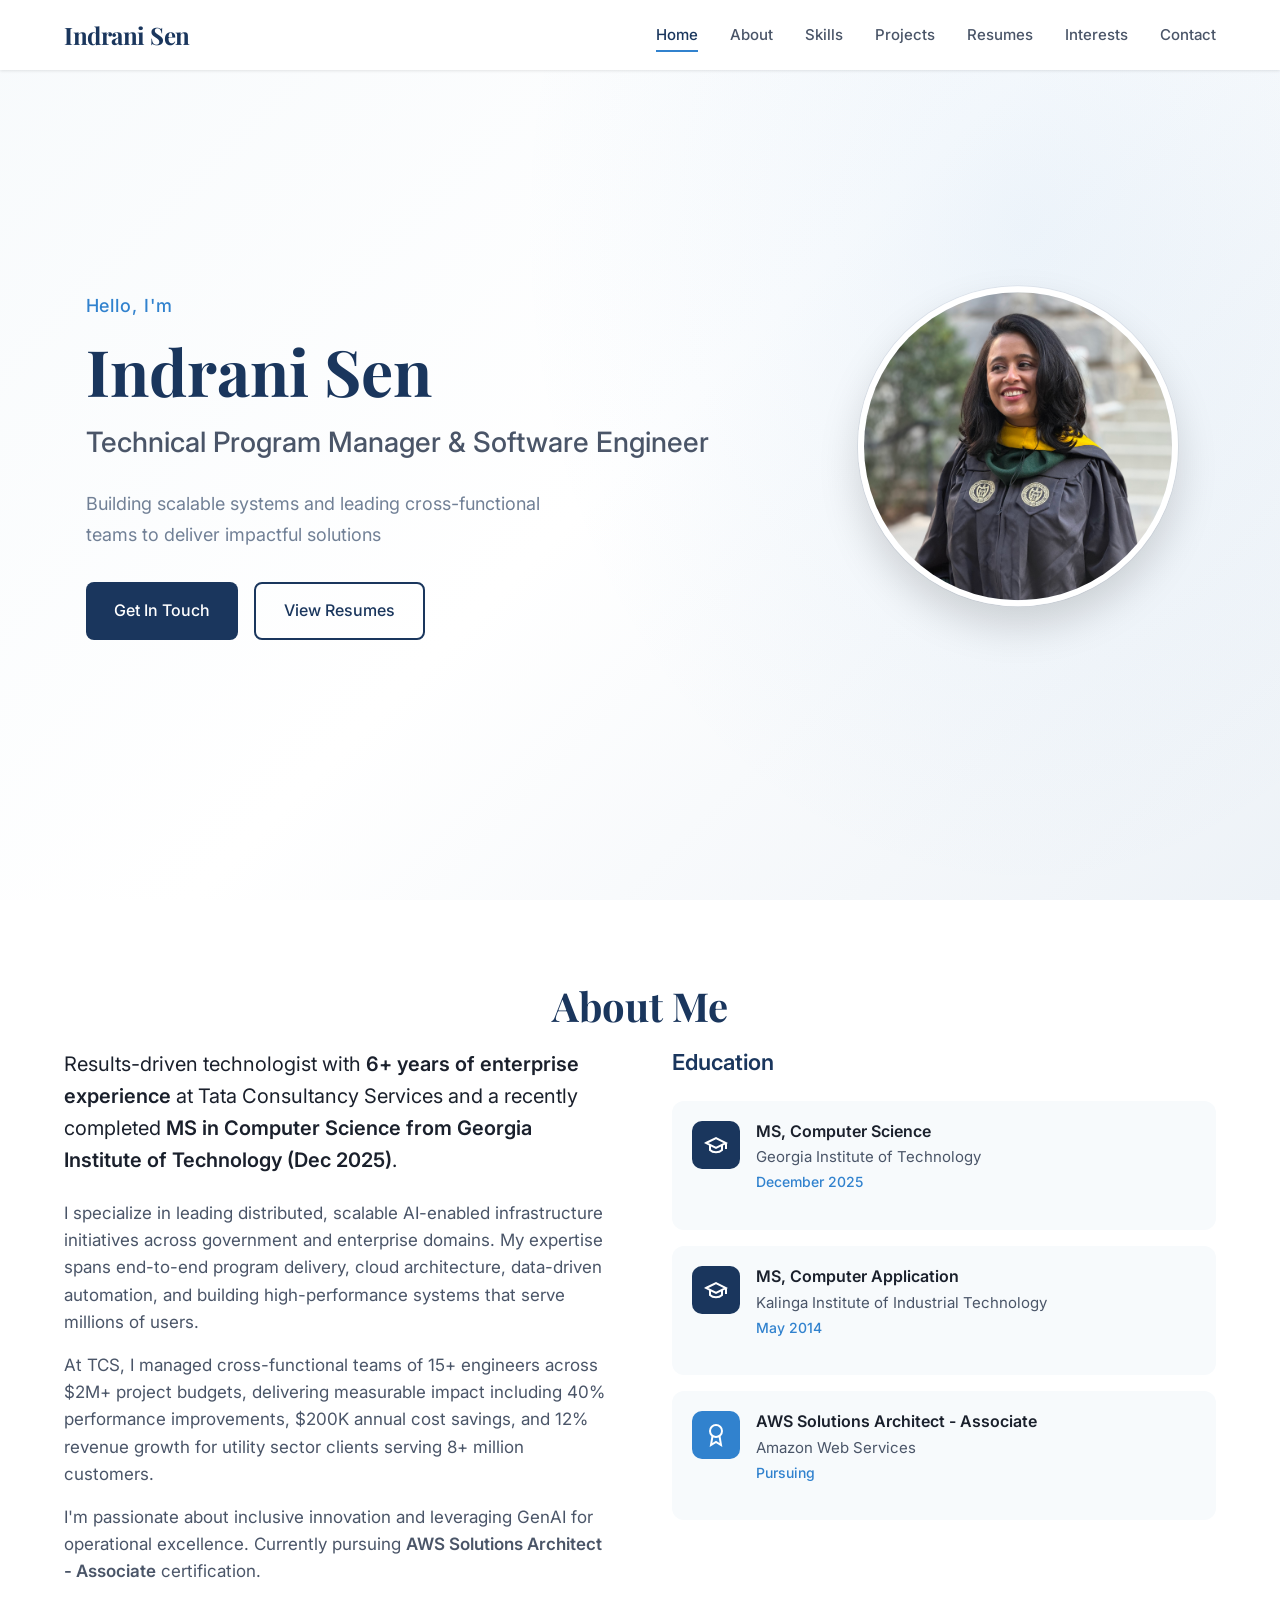
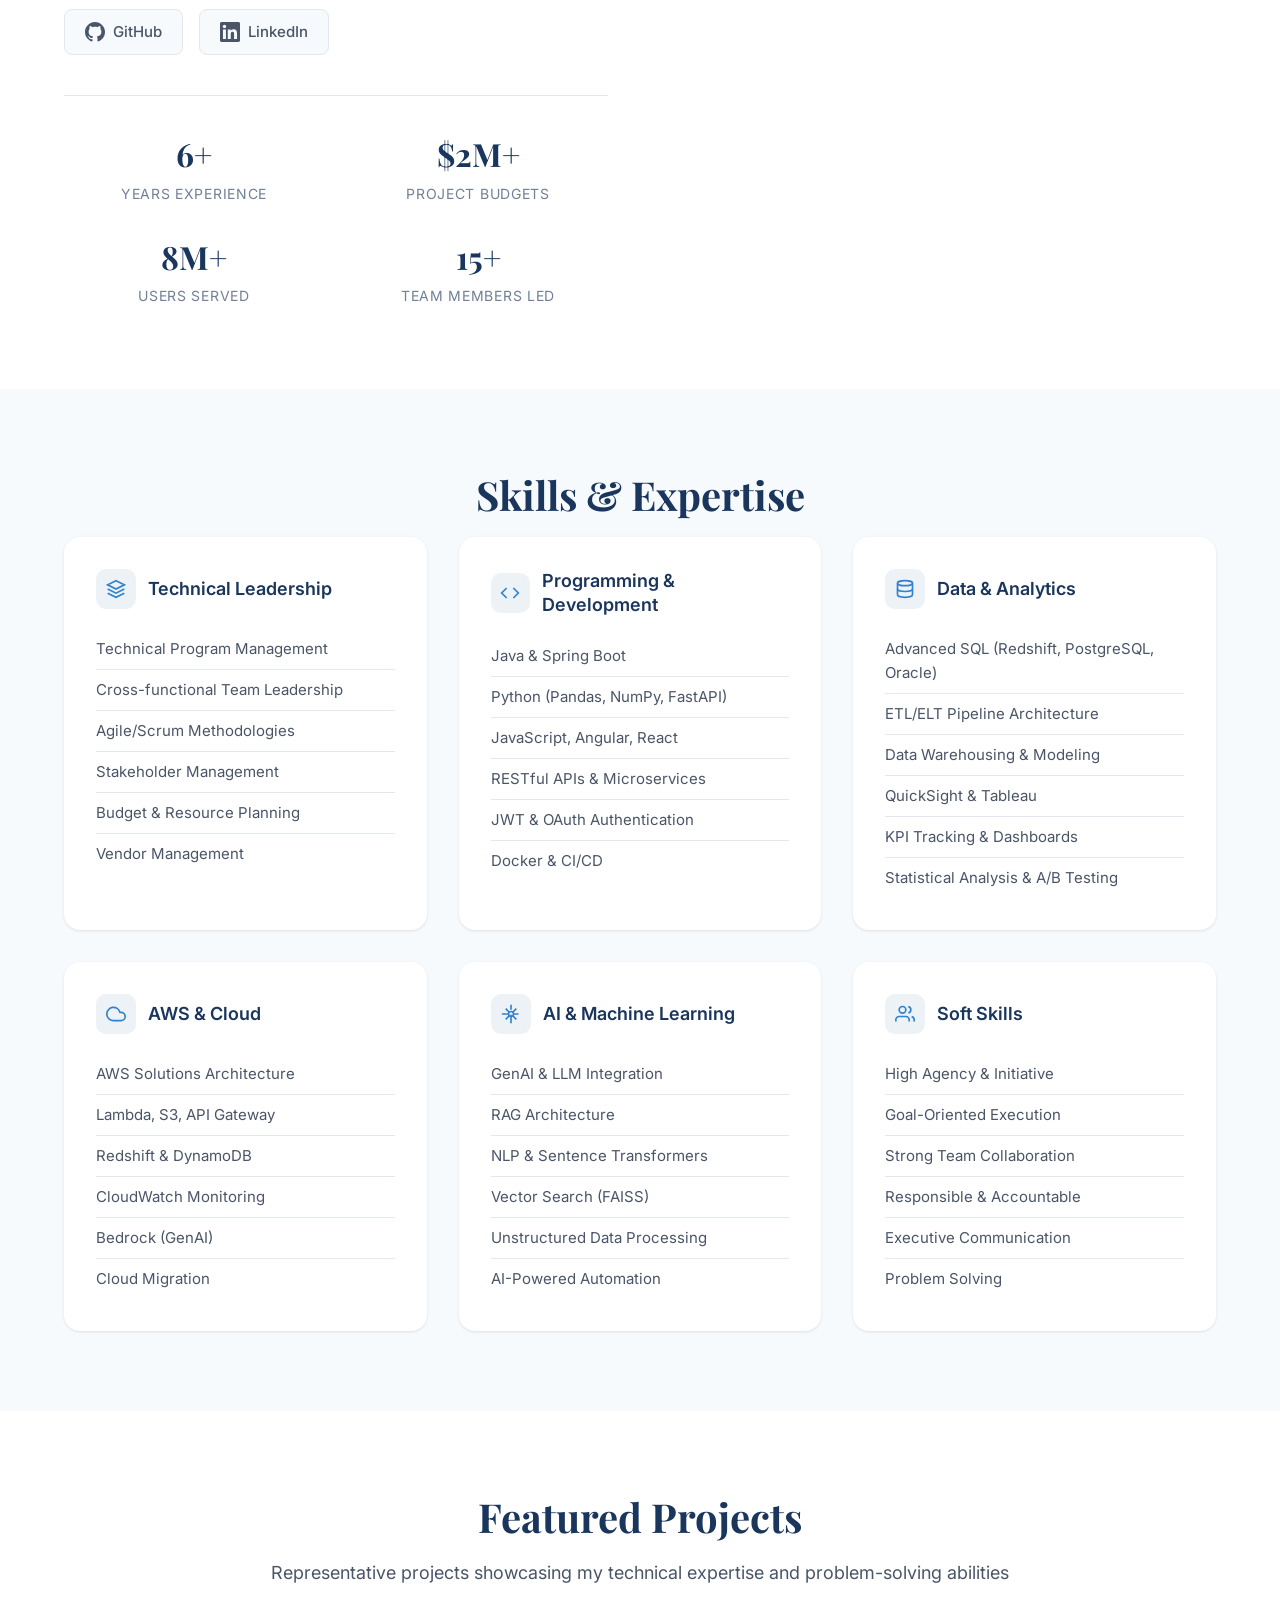
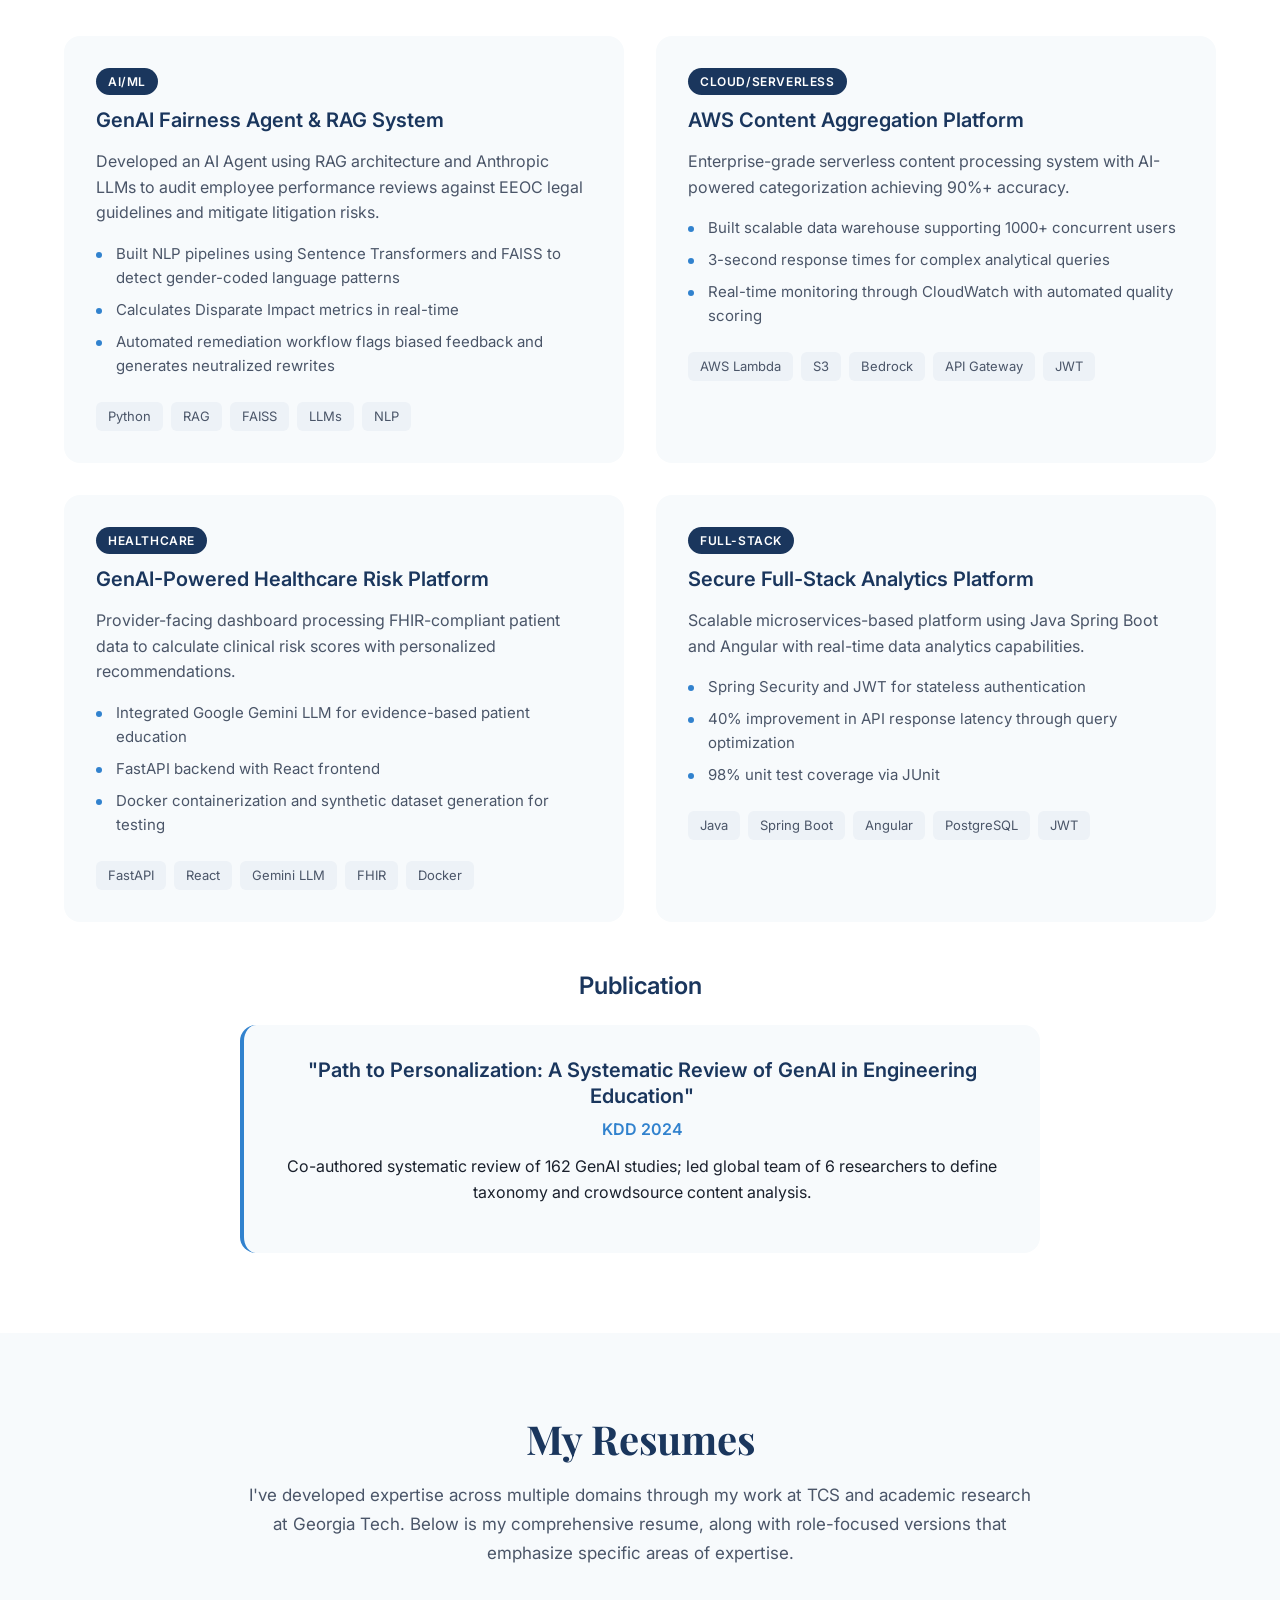
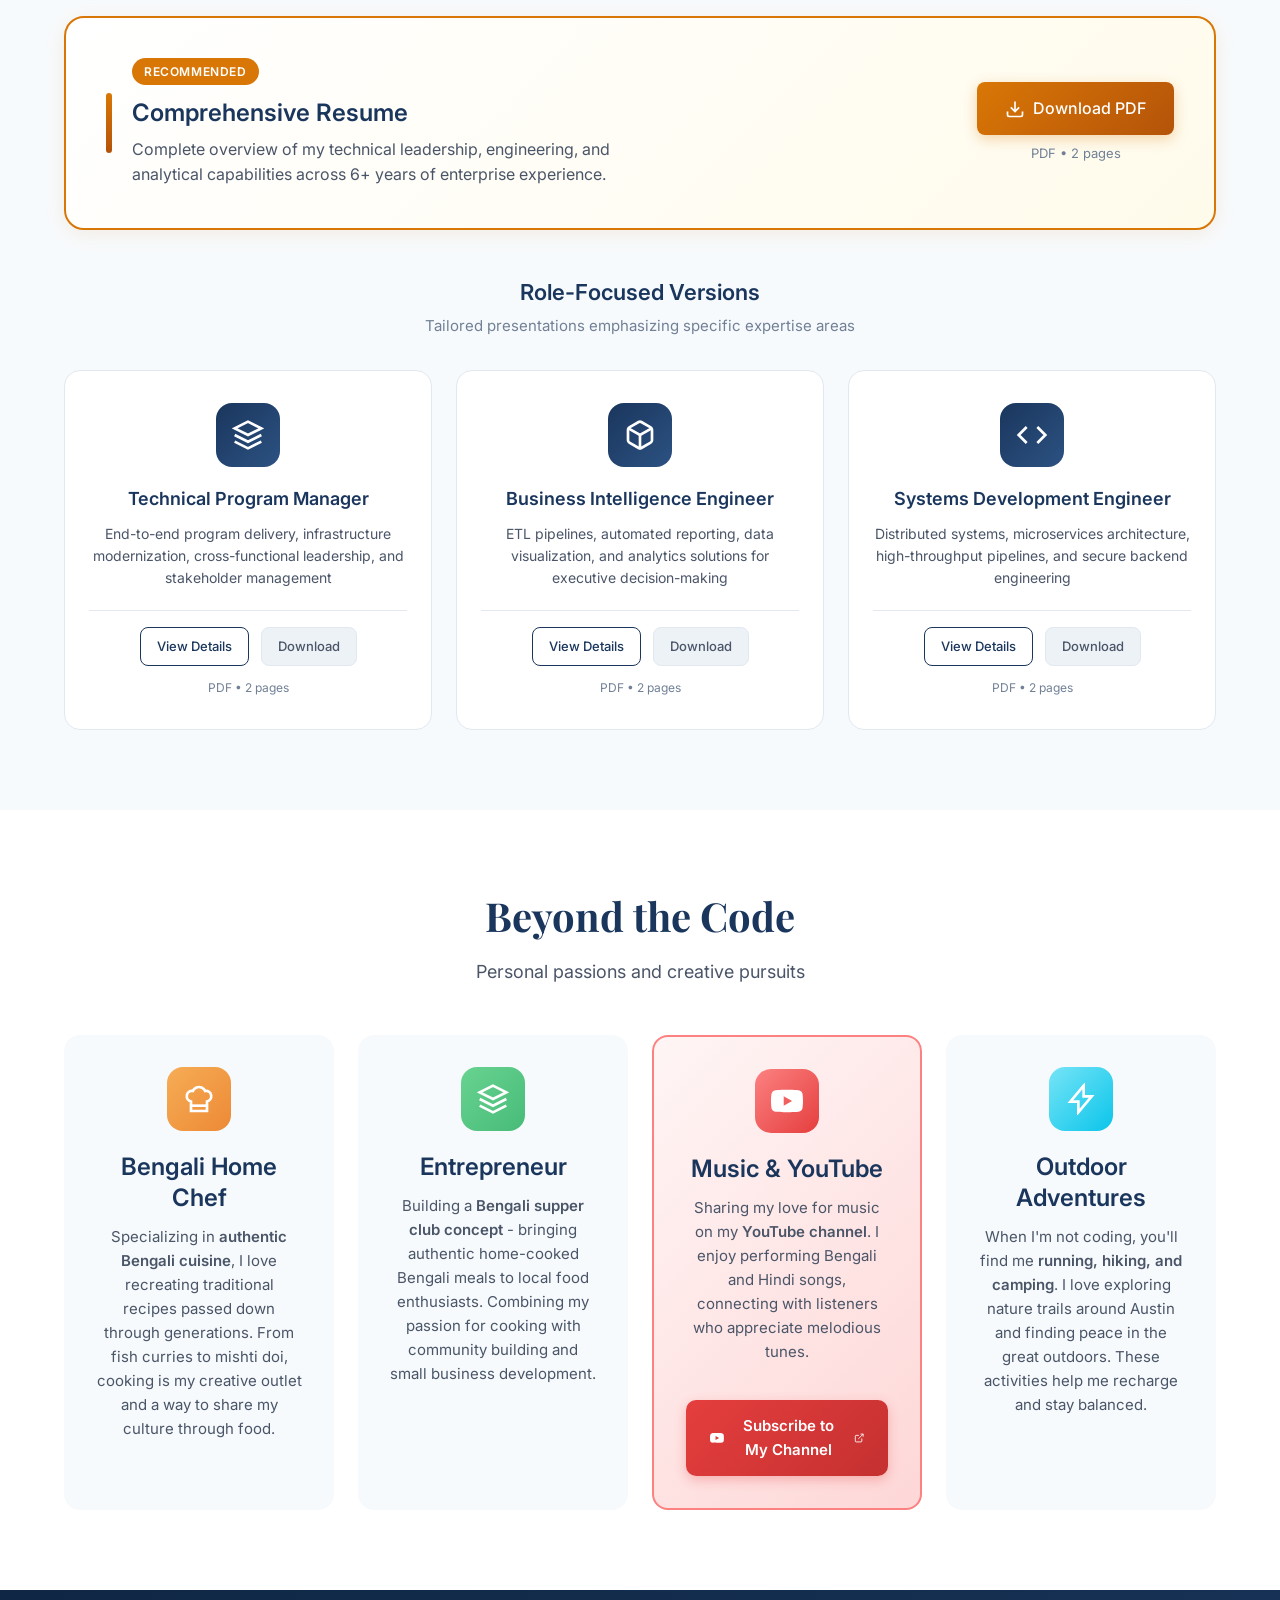
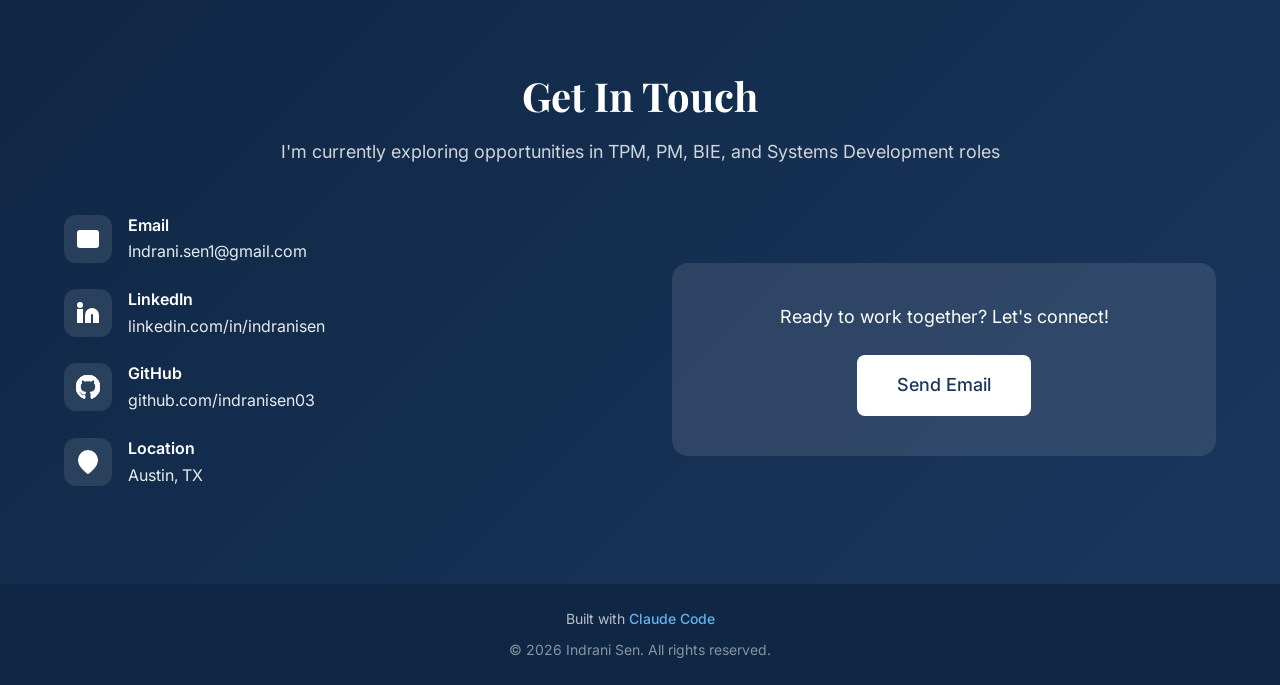
==== index.html @ dd96e0cc "Initial portfolio commit" ====
<!DOCTYPE html>
<html lang="en">
<head>
    <meta charset="UTF-8">
    <meta name="viewport" content="width=device-width, initial-scale=1.0">
    <title>Indrani Sen | Technical Program Manager & Software Engineer</title>
    <link rel="stylesheet" href="styles.css">
    <link rel="preconnect" href="https://fonts.googleapis.com">
    <link rel="preconnect" href="https://fonts.gstatic.com" crossorigin>
    <link href="https://fonts.googleapis.com/css2?family=Inter:wght@300;400;500;600;700&family=Playfair+Display:wght@600;700&display=swap" rel="stylesheet">
    <!-- Favicon -->
    <link rel="icon" type="image/svg+xml" href="data:image/svg+xml,<svg xmlns='http://www.w3.org/2000/svg' viewBox='0 0 100 100'><rect width='100' height='100' rx='20' fill='%231a365d'/><text x='50' y='65' font-family='Georgia,serif' font-size='45' font-weight='bold' fill='white' text-anchor='middle'>IS</text></svg>">
</head>
<body>
    <nav class="navbar" id="navbar">
        <div class="nav-container">
            <a href="#home" class="nav-logo-full">Indrani Sen</a>
            <button class="nav-toggle" id="nav-toggle" aria-label="Toggle navigation">
                <span></span>
                <span></span>
                <span></span>
            </button>
            <ul class="nav-menu" id="nav-menu">
                <li><a href="#home" class="nav-link">Home</a></li>
                <li><a href="#about" class="nav-link">About</a></li>
                <li><a href="#skills" class="nav-link">Skills</a></li>
                <li><a href="#projects" class="nav-link">Projects</a></li>
                <li><a href="#resumes" class="nav-link">Resumes</a></li>
                <li><a href="#interests" class="nav-link">Interests</a></li>
                <li><a href="#contact" class="nav-link">Contact</a></li>
            </ul>
        </div>
    </nav>

    <main>
        <!-- Hero Section -->
        <section id="home" class="hero">
            <div class="hero-content">
                <p class="hero-greeting">Hello, I'm</p>
                <h1 class="hero-name">Indrani Sen</h1>
                <p class="hero-title">Technical Program Manager & Software Engineer</p>
                <p class="hero-tagline">Building scalable systems and leading cross-functional teams to deliver impactful solutions</p>
                <div class="hero-cta">
                    <a href="#contact" class="btn btn-primary">Get In Touch</a>
                    <a href="#resumes" class="btn btn-secondary">View Resumes</a>
                </div>
            </div>
            <div class="hero-photo">
                <img src="images/profile.jpg" alt="Indrani Sen - Georgia Tech Graduate" class="hero-image">
            </div>
        </section>

        <!-- About Section -->
        <section id="about" class="about section">
            <div class="container">
                <h2 class="section-title">About Me</h2>
                <div class="about-content">
                    <div class="about-text">
                        <p class="about-intro">
                            Results-driven technologist with <strong>6+ years of enterprise experience</strong> at Tata Consultancy Services and a recently completed <strong>MS in Computer Science from Georgia Institute of Technology (Dec 2025)</strong>.
                        </p>
                        <p>
                            I specialize in leading distributed, scalable AI-enabled infrastructure initiatives across government and enterprise domains. My expertise spans end-to-end program delivery, cloud architecture, data-driven automation, and building high-performance systems that serve millions of users.
                        </p>
                        <p>
                            At TCS, I managed cross-functional teams of 15+ engineers across $2M+ project budgets, delivering measurable impact including 40% performance improvements, $200K annual cost savings, and 12% revenue growth for utility sector clients serving 8+ million customers.
                        </p>
                        <p>
                            I'm passionate about inclusive innovation and leveraging GenAI for operational excellence. Currently pursuing <strong>AWS Solutions Architect - Associate</strong> certification.
                        </p>
                        <div class="about-social-links">
                            <a href="https://github.com/indranisen03" target="_blank" rel="noopener noreferrer" class="social-link">
                                <svg viewBox="0 0 24 24" fill="currentColor">
                                    <path d="M12 0c-6.626 0-12 5.373-12 12 0 5.302 3.438 9.8 8.207 11.387.599.111.793-.261.793-.577v-2.234c-3.338.726-4.033-1.416-4.033-1.416-.546-1.387-1.333-1.756-1.333-1.756-1.089-.745.083-.729.083-.729 1.205.084 1.839 1.237 1.839 1.237 1.07 1.834 2.807 1.304 3.492.997.107-.775.418-1.305.762-1.604-2.665-.305-5.467-1.334-5.467-5.931 0-1.311.469-2.381 1.236-3.221-.124-.303-.535-1.524.117-3.176 0 0 1.008-.322 3.301 1.23.957-.266 1.983-.399 3.003-.404 1.02.005 2.047.138 3.006.404 2.291-1.552 3.297-1.23 3.297-1.23.653 1.653.242 2.874.118 3.176.77.84 1.235 1.911 1.235 3.221 0 4.609-2.807 5.624-5.479 5.921.43.372.823 1.102.823 2.222v3.293c0 .319.192.694.801.576 4.765-1.589 8.199-6.086 8.199-11.386 0-6.627-5.373-12-12-12z"/>
                                </svg>
                                GitHub
                            </a>
                            <a href="https://www.linkedin.com/in/indranisen/" target="_blank" rel="noopener noreferrer" class="social-link">
                                <svg viewBox="0 0 24 24" fill="currentColor">
                                    <path d="M20.447 20.452h-3.554v-5.569c0-1.328-.027-3.037-1.852-3.037-1.853 0-2.136 1.445-2.136 2.939v5.667H9.351V9h3.414v1.561h.046c.477-.9 1.637-1.85 3.37-1.85 3.601 0 4.267 2.37 4.267 5.455v6.286zM5.337 7.433c-1.144 0-2.063-.926-2.063-2.065 0-1.138.92-2.063 2.063-2.063 1.14 0 2.064.925 2.064 2.063 0 1.139-.925 2.065-2.064 2.065zm1.782 13.019H3.555V9h3.564v11.452zM22.225 0H1.771C.792 0 0 .774 0 1.729v20.542C0 23.227.792 24 1.771 24h20.451C23.2 24 24 23.227 24 22.271V1.729C24 .774 23.2 0 22.222 0h.003z"/>
                                </svg>
                                LinkedIn
                            </a>
                        </div>
                        <div class="about-highlights">
                            <div class="highlight">
                                <span class="highlight-number">6+</span>
                                <span class="highlight-label">Years Experience</span>
                            </div>
                            <div class="highlight">
                                <span class="highlight-number">$2M+</span>
                                <span class="highlight-label">Project Budgets</span>
                            </div>
                            <div class="highlight">
                                <span class="highlight-number">8M+</span>
                                <span class="highlight-label">Users Served</span>
                            </div>
                            <div class="highlight">
                                <span class="highlight-number">15+</span>
                                <span class="highlight-label">Team Members Led</span>
                            </div>
                        </div>
                    </div>
                    <div class="about-education">
                        <h3>Education</h3>
                        <div class="education-item">
                            <div class="education-icon">
                                <svg viewBox="0 0 24 24" fill="none" stroke="currentColor" stroke-width="2">
                                    <path d="M22 10v6M2 10l10-5 10 5-10 5z"/>
                                    <path d="M6 12v5c3 3 9 3 12 0v-5"/>
                                </svg>
                            </div>
                            <div class="education-details">
                                <h4>MS, Computer Science</h4>
                                <p class="education-school">Georgia Institute of Technology</p>
                                <p class="education-date">December 2025</p>
                            </div>
                        </div>
                        <div class="education-item">
                            <div class="education-icon">
                                <svg viewBox="0 0 24 24" fill="none" stroke="currentColor" stroke-width="2">
                                    <path d="M22 10v6M2 10l10-5 10 5-10 5z"/>
                                    <path d="M6 12v5c3 3 9 3 12 0v-5"/>
                                </svg>
                            </div>
                            <div class="education-details">
                                <h4>MS, Computer Application</h4>
                                <p class="education-school">Kalinga Institute of Industrial Technology</p>
                                <p class="education-date">May 2014</p>
                            </div>
                        </div>
                        <div class="education-item certification">
                            <div class="education-icon">
                                <svg viewBox="0 0 24 24" fill="none" stroke="currentColor" stroke-width="2">
                                    <circle cx="12" cy="8" r="6"/>
                                    <path d="M15.477 12.89L17 22l-5-3-5 3 1.523-9.11"/>
                                </svg>
                            </div>
                            <div class="education-details">
                                <h4>AWS Solutions Architect - Associate</h4>
                                <p class="education-school">Amazon Web Services</p>
                                <p class="education-date">Pursuing</p>
                            </div>
                        </div>
                    </div>
                </div>
            </div>
        </section>

        <!-- Skills Section -->
        <section id="skills" class="skills section">
            <div class="container">
                <h2 class="section-title">Skills & Expertise</h2>

                <div class="skills-grid">
                    <div class="skill-category">
                        <h3 class="skill-category-title">
                            <span class="skill-icon">
                                <svg viewBox="0 0 24 24" fill="none" stroke="currentColor" stroke-width="2">
                                    <path d="M12 2L2 7l10 5 10-5-10-5zM2 17l10 5 10-5M2 12l10 5 10-5"/>
                                </svg>
                            </span>
                            Technical Leadership
                        </h3>
                        <ul class="skill-list">
                            <li>Technical Program Management</li>
                            <li>Cross-functional Team Leadership</li>
                            <li>Agile/Scrum Methodologies</li>
                            <li>Stakeholder Management</li>
                            <li>Budget & Resource Planning</li>
                            <li>Vendor Management</li>
                        </ul>
                    </div>

                    <div class="skill-category">
                        <h3 class="skill-category-title">
                            <span class="skill-icon">
                                <svg viewBox="0 0 24 24" fill="none" stroke="currentColor" stroke-width="2">
                                    <polyline points="16 18 22 12 16 6"/>
                                    <polyline points="8 6 2 12 8 18"/>
                                </svg>
                            </span>
                            Programming & Development
                        </h3>
                        <ul class="skill-list">
                            <li>Java & Spring Boot</li>
                            <li>Python (Pandas, NumPy, FastAPI)</li>
                            <li>JavaScript, Angular, React</li>
                            <li>RESTful APIs & Microservices</li>
                            <li>JWT & OAuth Authentication</li>
                            <li>Docker & CI/CD</li>
                        </ul>
                    </div>

                    <div class="skill-category">
                        <h3 class="skill-category-title">
                            <span class="skill-icon">
                                <svg viewBox="0 0 24 24" fill="none" stroke="currentColor" stroke-width="2">
                                    <ellipse cx="12" cy="5" rx="9" ry="3"/>
                                    <path d="M21 12c0 1.66-4 3-9 3s-9-1.34-9-3"/>
                                    <path d="M3 5v14c0 1.66 4 3 9 3s9-1.34 9-3V5"/>
                                </svg>
                            </span>
                            Data & Analytics
                        </h3>
                        <ul class="skill-list">
                            <li>Advanced SQL (Redshift, PostgreSQL, Oracle)</li>
                            <li>ETL/ELT Pipeline Architecture</li>
                            <li>Data Warehousing & Modeling</li>
                            <li>QuickSight & Tableau</li>
                            <li>KPI Tracking & Dashboards</li>
                            <li>Statistical Analysis & A/B Testing</li>
                        </ul>
                    </div>

                    <div class="skill-category">
                        <h3 class="skill-category-title">
                            <span class="skill-icon">
                                <svg viewBox="0 0 24 24" fill="none" stroke="currentColor" stroke-width="2">
                                    <path d="M18 10h-1.26A8 8 0 109 20h9a5 5 0 000-10z"/>
                                </svg>
                            </span>
                            AWS & Cloud
                        </h3>
                        <ul class="skill-list">
                            <li>AWS Solutions Architecture</li>
                            <li>Lambda, S3, API Gateway</li>
                            <li>Redshift & DynamoDB</li>
                            <li>CloudWatch Monitoring</li>
                            <li>Bedrock (GenAI)</li>
                            <li>Cloud Migration</li>
                        </ul>
                    </div>

                    <div class="skill-category">
                        <h3 class="skill-category-title">
                            <span class="skill-icon">
                                <svg viewBox="0 0 24 24" fill="none" stroke="currentColor" stroke-width="2">
                                    <circle cx="12" cy="12" r="3"/>
                                    <path d="M12 1v6m0 6v10"/>
                                    <path d="M21 12h-6m-6 0H1"/>
                                    <path d="m18.364 5.636-4.243 4.243m-4.242 4.242-4.243 4.243"/>
                                    <path d="m5.636 5.636 4.243 4.243m4.242 4.242 4.243 4.243"/>
                                </svg>
                            </span>
                            AI & Machine Learning
                        </h3>
                        <ul class="skill-list">
                            <li>GenAI & LLM Integration</li>
                            <li>RAG Architecture</li>
                            <li>NLP & Sentence Transformers</li>
                            <li>Vector Search (FAISS)</li>
                            <li>Unstructured Data Processing</li>
                            <li>AI-Powered Automation</li>
                        </ul>
                    </div>

                    <div class="skill-category">
                        <h3 class="skill-category-title">
                            <span class="skill-icon">
                                <svg viewBox="0 0 24 24" fill="none" stroke="currentColor" stroke-width="2">
                                    <path d="M17 21v-2a4 4 0 00-4-4H5a4 4 0 00-4 4v2"/>
                                    <circle cx="9" cy="7" r="4"/>
                                    <path d="M23 21v-2a4 4 0 00-3-3.87"/>
                                    <path d="M16 3.13a4 4 0 010 7.75"/>
                                </svg>
                            </span>
                            Soft Skills
                        </h3>
                        <ul class="skill-list">
                            <li>High Agency & Initiative</li>
                            <li>Goal-Oriented Execution</li>
                            <li>Strong Team Collaboration</li>
                            <li>Responsible & Accountable</li>
                            <li>Executive Communication</li>
                            <li>Problem Solving</li>
                        </ul>
                    </div>
                </div>
            </div>
        </section>

        <!-- Projects Section -->
        <section id="projects" class="projects section">
            <div class="container">
                <h2 class="section-title">Featured Projects</h2>
                <p class="section-subtitle">Representative projects showcasing my technical expertise and problem-solving abilities</p>

                <div class="projects-grid">
                    <article class="project-card">
                        <div class="project-header">
                            <span class="project-type">AI/ML</span>
                            <h3 class="project-title">GenAI Fairness Agent & RAG System</h3>
                        </div>
                        <p class="project-description">
                            Developed an AI Agent using RAG architecture and Anthropic LLMs to audit employee performance reviews against EEOC legal guidelines and mitigate litigation risks.
                        </p>
                        <ul class="project-highlights">
                            <li>Built NLP pipelines using Sentence Transformers and FAISS to detect gender-coded language patterns</li>
                            <li>Calculates Disparate Impact metrics in real-time</li>
                            <li>Automated remediation workflow flags biased feedback and generates neutralized rewrites</li>
                        </ul>
                        <div class="project-tech">
                            <span>Python</span>
                            <span>RAG</span>
                            <span>FAISS</span>
                            <span>LLMs</span>
                            <span>NLP</span>
                        </div>
                    </article>

                    <article class="project-card">
                        <div class="project-header">
                            <span class="project-type">Cloud/Serverless</span>
                            <h3 class="project-title">AWS Content Aggregation Platform</h3>
                        </div>
                        <p class="project-description">
                            Enterprise-grade serverless content processing system with AI-powered categorization achieving 90%+ accuracy.
                        </p>
                        <ul class="project-highlights">
                            <li>Built scalable data warehouse supporting 1000+ concurrent users</li>
                            <li>3-second response times for complex analytical queries</li>
                            <li>Real-time monitoring through CloudWatch with automated quality scoring</li>
                        </ul>
                        <div class="project-tech">
                            <span>AWS Lambda</span>
                            <span>S3</span>
                            <span>Bedrock</span>
                            <span>API Gateway</span>
                            <span>JWT</span>
                        </div>
                    </article>

                    <article class="project-card">
                        <div class="project-header">
                            <span class="project-type">Healthcare</span>
                            <h3 class="project-title">GenAI-Powered Healthcare Risk Platform</h3>
                        </div>
                        <p class="project-description">
                            Provider-facing dashboard processing FHIR-compliant patient data to calculate clinical risk scores with personalized recommendations.
                        </p>
                        <ul class="project-highlights">
                            <li>Integrated Google Gemini LLM for evidence-based patient education</li>
                            <li>FastAPI backend with React frontend</li>
                            <li>Docker containerization and synthetic dataset generation for testing</li>
                        </ul>
                        <div class="project-tech">
                            <span>FastAPI</span>
                            <span>React</span>
                            <span>Gemini LLM</span>
                            <span>FHIR</span>
                            <span>Docker</span>
                        </div>
                    </article>

                    <article class="project-card">
                        <div class="project-header">
                            <span class="project-type">Full-Stack</span>
                            <h3 class="project-title">Secure Full-Stack Analytics Platform</h3>
                        </div>
                        <p class="project-description">
                            Scalable microservices-based platform using Java Spring Boot and Angular with real-time data analytics capabilities.
                        </p>
                        <ul class="project-highlights">
                            <li>Spring Security and JWT for stateless authentication</li>
                            <li>40% improvement in API response latency through query optimization</li>
                            <li>98% unit test coverage via JUnit</li>
                        </ul>
                        <div class="project-tech">
                            <span>Java</span>
                            <span>Spring Boot</span>
                            <span>Angular</span>
                            <span>PostgreSQL</span>
                            <span>JWT</span>
                        </div>
                    </article>
                </div>

                <div class="publication-highlight">
                    <h3>Publication</h3>
                    <div class="publication-card">
                        <h4>"Path to Personalization: A Systematic Review of GenAI in Engineering Education"</h4>
                        <p class="publication-venue">KDD 2024</p>
                        <p>Co-authored systematic review of 162 GenAI studies; led global team of 6 researchers to define taxonomy and crowdsource content analysis.</p>
                    </div>
                </div>
            </div>
        </section>

        <!-- Resumes Section -->
        <section id="resumes" class="resumes section">
            <div class="container">
                <h2 class="section-title">My Resumes</h2>
                <p class="section-intro">I've developed expertise across multiple domains through my work at TCS and academic research at Georgia Tech. Below is my comprehensive resume, along with role-focused versions that emphasize specific areas of expertise.</p>

                <!-- Primary: Comprehensive Resume -->
                <div class="resume-primary">
                    <div class="resume-primary-content">
                        <div class="resume-primary-accent"></div>
                        <div class="resume-primary-text">
                            <span class="resume-primary-badge">Recommended</span>
                            <h3>Comprehensive Resume</h3>
                            <p>Complete overview of my technical leadership, engineering, and analytical capabilities across 6+ years of enterprise experience.</p>
                        </div>
                    </div>
                    <div class="resume-primary-actions">
                        <a href="resumes/IndraniSen_Resume.pdf" class="btn btn-warm" download>
                            <svg viewBox="0 0 24 24" fill="none" stroke="currentColor" stroke-width="2">
                                <path d="M21 15v4a2 2 0 0 1-2 2H5a2 2 0 0 1-2-2v-4"/>
                                <polyline points="7 10 12 15 17 10"/>
                                <line x1="12" y1="15" x2="12" y2="3"/>
                            </svg>
                            Download PDF
                        </a>
                        <span class="file-info">PDF &bull; 2 pages</span>
                    </div>
                </div>

                <!-- Secondary: Role-Focused Versions -->
                <div class="resumes-secondary">
                    <h3 class="resumes-secondary-title">Role-Focused Versions</h3>
                    <p class="resumes-secondary-subtitle">Tailored presentations emphasizing specific expertise areas</p>

                    <div class="resumes-grid">
                        <div class="resume-card">
                            <div class="resume-icon">
                                <svg viewBox="0 0 24 24" fill="none" stroke="currentColor" stroke-width="2">
                                    <path d="M12 2L2 7l10 5 10-5-10-5zM2 17l10 5 10-5M2 12l10 5 10-5"/>
                                </svg>
                            </div>
                            <h4>Technical Program Manager</h4>
                            <p>End-to-end program delivery, infrastructure modernization, cross-functional leadership, and stakeholder management</p>
                            <div class="resume-card-actions">
                                <a href="resume-tpm.html" class="btn btn-sm btn-outline">View Details</a>
                                <a href="resumes/IndraniSen_Resume.pdf" class="btn btn-sm btn-subtle" download>Download</a>
                            </div>
                            <span class="file-info-small">PDF &bull; 2 pages</span>
                        </div>

                        <div class="resume-card">
                            <div class="resume-icon">
                                <svg viewBox="0 0 24 24" fill="none" stroke="currentColor" stroke-width="2">
                                    <path d="M21 16V8a2 2 0 00-1-1.73l-7-4a2 2 0 00-2 0l-7 4A2 2 0 003 8v8a2 2 0 001 1.73l7 4a2 2 0 002 0l7-4A2 2 0 0021 16z"/>
                                    <polyline points="3.27 6.96 12 12.01 20.73 6.96"/>
                                    <line x1="12" y1="22.08" x2="12" y2="12"/>
                                </svg>
                            </div>
                            <h4>Business Intelligence Engineer</h4>
                            <p>ETL pipelines, automated reporting, data visualization, and analytics solutions for executive decision-making</p>
                            <div class="resume-card-actions">
                                <a href="resume-bie.html" class="btn btn-sm btn-outline">View Details</a>
                                <a href="resumes/IndraniSen_BIE.pdf" class="btn btn-sm btn-subtle" download>Download</a>
                            </div>
                            <span class="file-info-small">PDF &bull; 2 pages</span>
                        </div>

                        <div class="resume-card">
                            <div class="resume-icon">
                                <svg viewBox="0 0 24 24" fill="none" stroke="currentColor" stroke-width="2">
                                    <polyline points="16 18 22 12 16 6"/>
                                    <polyline points="8 6 2 12 8 18"/>
                                </svg>
                            </div>
                            <h4>Systems Development Engineer</h4>
                            <p>Distributed systems, microservices architecture, high-throughput pipelines, and secure backend engineering</p>
                            <div class="resume-card-actions">
                                <a href="resume-sde.html" class="btn btn-sm btn-outline">View Details</a>
                                <a href="resumes/IndraniSen.pdf" class="btn btn-sm btn-subtle" download>Download</a>
                            </div>
                            <span class="file-info-small">PDF &bull; 2 pages</span>
                        </div>
                    </div>
                </div>
            </div>
        </section>

        <!-- Interests Section -->
        <section id="interests" class="interests section">
            <div class="container">
                <h2 class="section-title">Beyond the Code</h2>
                <p class="section-subtitle">Personal passions and creative pursuits</p>

                <div class="interests-grid">
                    <div class="interest-card">
                        <div class="interest-icon cooking-icon">
                            <svg viewBox="0 0 24 24" fill="none" stroke="currentColor" stroke-width="2">
                                <path d="M6 13.87A4 4 0 0 1 7.41 6a5.11 5.11 0 0 1 1.05-1.54 5 5 0 0 1 7.08 0A5.11 5.11 0 0 1 16.59 6 4 4 0 0 1 18 13.87V21H6Z"/>
                                <line x1="6" y1="17" x2="18" y2="17"/>
                            </svg>
                        </div>
                        <h3>Bengali Home Chef</h3>
                        <p>Specializing in <strong>authentic Bengali cuisine</strong>, I love recreating traditional recipes passed down through generations. From fish curries to mishti doi, cooking is my creative outlet and a way to share my culture through food.</p>
                    </div>

                    <div class="interest-card">
                        <div class="interest-icon entrepreneur-icon">
                            <svg viewBox="0 0 24 24" fill="none" stroke="currentColor" stroke-width="2">
                                <path d="M12 2L2 7l10 5 10-5-10-5z"/>
                                <path d="M2 17l10 5 10-5"/>
                                <path d="M2 12l10 5 10-5"/>
                            </svg>
                        </div>
                        <h3>Entrepreneur</h3>
                        <p>Building a <strong>Bengali supper club concept</strong> - bringing authentic home-cooked Bengali meals to local food enthusiasts. Combining my passion for cooking with community building and small business development.</p>
                    </div>

                    <div class="interest-card youtube-card">
                        <div class="interest-icon youtube-icon">
                            <svg viewBox="0 0 24 24" fill="currentColor">
                                <path d="M23.498 6.186a3.016 3.016 0 0 0-2.122-2.136C19.505 3.545 12 3.545 12 3.545s-7.505 0-9.377.505A3.017 3.017 0 0 0 .502 6.186C0 8.07 0 12 0 12s0 3.93.502 5.814a3.016 3.016 0 0 0 2.122 2.136c1.871.505 9.376.505 9.376.505s7.505 0 9.377-.505a3.015 3.015 0 0 0 2.122-2.136C24 15.93 24 12 24 12s0-3.93-.502-5.814zM9.545 15.568V8.432L15.818 12l-6.273 3.568z"/>
                            </svg>
                        </div>
                        <h3>Music & YouTube</h3>
                        <p>Sharing my love for music on my <strong>YouTube channel</strong>. I enjoy performing Bengali and Hindi songs, connecting with listeners who appreciate melodious tunes.</p>
                        <a href="https://www.youtube.com/@indranisen6642" target="_blank" rel="noopener noreferrer" class="youtube-link">
                            <svg viewBox="0 0 24 24" fill="currentColor" class="yt-icon">
                                <path d="M23.498 6.186a3.016 3.016 0 0 0-2.122-2.136C19.505 3.545 12 3.545 12 3.545s-7.505 0-9.377.505A3.017 3.017 0 0 0 .502 6.186C0 8.07 0 12 0 12s0 3.93.502 5.814a3.016 3.016 0 0 0 2.122 2.136c1.871.505 9.376.505 9.376.505s7.505 0 9.377-.505a3.015 3.015 0 0 0 2.122-2.136C24 15.93 24 12 24 12s0-3.93-.502-5.814zM9.545 15.568V8.432L15.818 12l-6.273 3.568z"/>
                            </svg>
                            Subscribe to My Channel
                            <svg viewBox="0 0 24 24" fill="none" stroke="currentColor" stroke-width="2" class="arrow-icon">
                                <path d="M18 13v6a2 2 0 01-2 2H5a2 2 0 01-2-2V8a2 2 0 012-2h6"/>
                                <polyline points="15 3 21 3 21 9"/>
                                <line x1="10" y1="14" x2="21" y2="3"/>
                            </svg>
                        </a>
                    </div>

                    <div class="interest-card">
                        <div class="interest-icon outdoor-icon">
                            <svg viewBox="0 0 24 24" fill="none" stroke="currentColor" stroke-width="2">
                                <path d="M14 2L4 14h6v8l10-12h-6V2z"/>
                            </svg>
                        </div>
                        <h3>Outdoor Adventures</h3>
                        <p>When I'm not coding, you'll find me <strong>running, hiking, and camping</strong>. I love exploring nature trails around Austin and finding peace in the great outdoors. These activities help me recharge and stay balanced.</p>
                    </div>
                </div>
            </div>
        </section>

        <!-- Contact Section -->
        <section id="contact" class="contact section">
            <div class="container">
                <h2 class="section-title">Get In Touch</h2>
                <p class="section-subtitle">I'm currently exploring opportunities in TPM, PM, BIE, and Systems Development roles</p>

                <div class="contact-content">
                    <div class="contact-info">
                        <div class="contact-item">
                            <div class="contact-icon">
                                <svg viewBox="0 0 24 24" fill="none" stroke="currentColor" stroke-width="2">
                                    <path d="M4 4h16c1.1 0 2 .9 2 2v12c0 1.1-.9 2-2 2H4c-1.1 0-2-.9-2-2V6c0-1.1.9-2 2-2z"/>
                                    <polyline points="22,6 12,13 2,6"/>
                                </svg>
                            </div>
                            <div class="contact-details">
                                <h3>Email</h3>
                                <a href="mailto:Indrani.sen1@gmail.com">Indrani.sen1@gmail.com</a>
                            </div>
                        </div>

                        <div class="contact-item">
                            <div class="contact-icon">
                                <svg viewBox="0 0 24 24" fill="none" stroke="currentColor" stroke-width="2">
                                    <path d="M16 8a6 6 0 016 6v7h-4v-7a2 2 0 00-2-2 2 2 0 00-2 2v7h-4v-7a6 6 0 016-6z"/>
                                    <rect x="2" y="9" width="4" height="12"/>
                                    <circle cx="4" cy="4" r="2"/>
                                </svg>
                            </div>
                            <div class="contact-details">
                                <h3>LinkedIn</h3>
                                <a href="https://www.linkedin.com/in/indranisen/" target="_blank" rel="noopener noreferrer">linkedin.com/in/indranisen</a>
                            </div>
                        </div>

                        <div class="contact-item">
                            <div class="contact-icon">
                                <svg viewBox="0 0 24 24" fill="currentColor">
                                    <path d="M12 0c-6.626 0-12 5.373-12 12 0 5.302 3.438 9.8 8.207 11.387.599.111.793-.261.793-.577v-2.234c-3.338.726-4.033-1.416-4.033-1.416-.546-1.387-1.333-1.756-1.333-1.756-1.089-.745.083-.729.083-.729 1.205.084 1.839 1.237 1.839 1.237 1.07 1.834 2.807 1.304 3.492.997.107-.775.418-1.305.762-1.604-2.665-.305-5.467-1.334-5.467-5.931 0-1.311.469-2.381 1.236-3.221-.124-.303-.535-1.524.117-3.176 0 0 1.008-.322 3.301 1.23.957-.266 1.983-.399 3.003-.404 1.02.005 2.047.138 3.006.404 2.291-1.552 3.297-1.23 3.297-1.23.653 1.653.242 2.874.118 3.176.77.84 1.235 1.911 1.235 3.221 0 4.609-2.807 5.624-5.479 5.921.43.372.823 1.102.823 2.222v3.293c0 .319.192.694.801.576 4.765-1.589 8.199-6.086 8.199-11.386 0-6.627-5.373-12-12-12z"/>
                                </svg>
                            </div>
                            <div class="contact-details">
                                <h3>GitHub</h3>
                                <a href="https://github.com/indranisen03" target="_blank" rel="noopener noreferrer">github.com/indranisen03</a>
                            </div>
                        </div>

                        <div class="contact-item">
                            <div class="contact-icon">
                                <svg viewBox="0 0 24 24" fill="none" stroke="currentColor" stroke-width="2">
                                    <path d="M21 10c0 7-9 13-9 13s-9-6-9-13a9 9 0 0118 0z"/>
                                    <circle cx="12" cy="10" r="3"/>
                                </svg>
                            </div>
                            <div class="contact-details">
                                <h3>Location</h3>
                                <p>Austin, TX</p>
                            </div>
                        </div>
                    </div>

                    <div class="contact-cta">
                        <p>Ready to work together? Let's connect!</p>
                        <a href="mailto:Indrani.sen1@gmail.com" class="btn btn-primary btn-large">Send Email</a>
                    </div>
                </div>
            </div>
        </section>
    </main>

    <footer class="footer">
        <div class="container">
            <div class="footer-content">
                <p class="footer-built">Built with <a href="https://claude.ai/claude-code" target="_blank" rel="noopener noreferrer">Claude Code</a></p>
                <p class="footer-copyright">&copy; 2026 Indrani Sen. All rights reserved.</p>
            </div>
        </div>
    </footer>

    <script src="script.js"></script>
</body>
</html>
---- styles.css ----
/* ========================================
   CSS Variables & Base Styles
   ======================================== */
:root {
    /* Color Palette */
    --primary: #1a365d;
    --primary-light: #2c5282;
    --primary-dark: #0f2744;
    --accent: #3182ce;
    --accent-light: #63b3ed;
    --warm: #d97706;
    --warm-light: #f59e0b;
    --warm-dark: #b45309;
    --text-primary: #1a202c;
    --text-secondary: #4a5568;
    --text-muted: #718096;
    --bg-primary: #ffffff;
    --bg-secondary: #f7fafc;
    --bg-tertiary: #edf2f7;
    --border: #e2e8f0;
    --shadow-sm: 0 1px 3px rgba(0, 0, 0, 0.1);
    --shadow-md: 0 4px 6px rgba(0, 0, 0, 0.1);
    --shadow-lg: 0 10px 25px rgba(0, 0, 0, 0.1);
    --shadow-xl: 0 20px 40px rgba(0, 0, 0, 0.15);

    /* Typography */
    --font-sans: 'Inter', -apple-system, BlinkMacSystemFont, 'Segoe UI', Roboto, sans-serif;
    --font-display: 'Playfair Display', Georgia, serif;

    /* Spacing */
    --section-padding: 5rem;
    --container-width: 1200px;

    /* Transitions */
    --transition-fast: 0.15s ease;
    --transition-base: 0.3s ease;
    --transition-slow: 0.5s ease;
}

/* Reset & Base */
*, *::before, *::after {
    box-sizing: border-box;
    margin: 0;
    padding: 0;
}

html {
    scroll-behavior: smooth;
    font-size: 16px;
}

body {
    font-family: var(--font-sans);
    color: var(--text-primary);
    background-color: var(--bg-primary);
    line-height: 1.6;
    -webkit-font-smoothing: antialiased;
    -moz-osx-font-smoothing: grayscale;
}

/* ========================================
   Typography
   ======================================== */
h1, h2, h3, h4, h5, h6 {
    font-weight: 600;
    line-height: 1.3;
}

h1 { font-size: 3rem; }
h2 { font-size: 2.25rem; }
h3 { font-size: 1.5rem; }
h4 { font-size: 1.25rem; }

p {
    margin-bottom: 1rem;
}

a {
    color: var(--accent);
    text-decoration: none;
    transition: color var(--transition-fast);
}

a:hover {
    color: var(--primary);
}

strong {
    font-weight: 600;
}

/* ========================================
   Layout Components
   ======================================== */
.container {
    width: 100%;
    max-width: var(--container-width);
    margin: 0 auto;
    padding: 0 1.5rem;
}

.section {
    padding: var(--section-padding) 0;
}

.section-title {
    font-family: var(--font-display);
    font-size: 2.5rem;
    font-weight: 700;
    color: var(--primary);
    text-align: center;
    margin-bottom: 1rem;
}

.section-subtitle {
    text-align: center;
    color: var(--text-secondary);
    font-size: 1.125rem;
    margin-bottom: 3rem;
}

/* ========================================
   Buttons
   ======================================== */
.btn {
    display: inline-flex;
    align-items: center;
    justify-content: center;
    gap: 0.5rem;
    padding: 0.875rem 1.75rem;
    font-size: 1rem;
    font-weight: 500;
    border-radius: 8px;
    border: none;
    cursor: pointer;
    transition: all var(--transition-base);
}

.btn-primary {
    background-color: var(--primary);
    color: white;
}

.btn-primary:hover {
    background-color: var(--primary-light);
    color: white;
    transform: translateY(-2px);
    box-shadow: var(--shadow-md);
}

.btn-secondary {
    background-color: transparent;
    color: var(--primary);
    border: 2px solid var(--primary);
}

.btn-secondary:hover {
    background-color: var(--primary);
    color: white;
}

.btn-large {
    padding: 1rem 2.5rem;
    font-size: 1.125rem;
}

.btn-warm {
    background: linear-gradient(135deg, var(--warm) 0%, var(--warm-dark) 100%);
    color: white;
    box-shadow: 0 4px 14px rgba(217, 119, 6, 0.3);
}

.btn-warm:hover {
    background: linear-gradient(135deg, var(--warm-light) 0%, var(--warm) 100%);
    color: white;
    transform: translateY(-2px);
    box-shadow: 0 6px 20px rgba(217, 119, 6, 0.4);
}

.btn-warm svg {
    width: 20px;
    height: 20px;
}

.btn-sm {
    padding: 0.5rem 1rem;
    font-size: 0.8125rem;
}

.btn-outline {
    background-color: transparent;
    color: var(--primary);
    border: 1px solid var(--primary);
}

.btn-outline:hover {
    background-color: var(--primary);
    color: white;
}

.btn-subtle {
    background-color: var(--bg-tertiary);
    color: var(--text-secondary);
    border: 1px solid var(--border);
}

.btn-subtle:hover {
    background-color: var(--warm);
    color: white;
    border-color: var(--warm);
}

/* ========================================
   Navigation
   ======================================== */
.navbar {
    position: fixed;
    top: 0;
    left: 0;
    right: 0;
    z-index: 1000;
    background-color: rgba(255, 255, 255, 0.95);
    backdrop-filter: blur(10px);
    box-shadow: var(--shadow-sm);
    transition: all var(--transition-base);
}

.navbar.scrolled {
    box-shadow: var(--shadow-md);
}

.nav-container {
    display: flex;
    align-items: center;
    justify-content: space-between;
    max-width: var(--container-width);
    margin: 0 auto;
    padding: 1rem 1.5rem;
}

.nav-logo {
    font-family: var(--font-display);
    font-size: 1.5rem;
    font-weight: 700;
    color: var(--primary);
    text-decoration: none;
}

.nav-logo-full {
    font-family: var(--font-display);
    font-size: 1.5rem;
    font-weight: 700;
    color: var(--primary);
    text-decoration: none;
    letter-spacing: -0.02em;
}

.nav-menu {
    display: flex;
    align-items: center;
    gap: 2rem;
    list-style: none;
}

.nav-link {
    font-size: 0.9375rem;
    font-weight: 500;
    color: var(--text-secondary);
    text-decoration: none;
    padding: 0.5rem 0;
    position: relative;
    transition: color var(--transition-fast);
}

.nav-link::after {
    content: '';
    position: absolute;
    bottom: 0;
    left: 0;
    width: 0;
    height: 2px;
    background-color: var(--accent);
    transition: width var(--transition-base);
}

.nav-link:hover,
.nav-link.active {
    color: var(--primary);
}

.nav-link:hover::after,
.nav-link.active::after {
    width: 100%;
}

.nav-toggle {
    display: none;
    flex-direction: column;
    gap: 5px;
    padding: 0.5rem;
    background: none;
    border: none;
    cursor: pointer;
}

.nav-toggle span {
    display: block;
    width: 24px;
    height: 2px;
    background-color: var(--primary);
    transition: all var(--transition-base);
}

/* ========================================
   Hero Section
   ======================================== */
.hero {
    min-height: 100vh;
    display: flex;
    align-items: center;
    padding: 6rem 1.5rem 4rem;
    background: linear-gradient(135deg, var(--bg-secondary) 0%, var(--bg-primary) 50%, var(--bg-tertiary) 100%);
    position: relative;
    overflow: hidden;
}

.hero::before {
    content: '';
    position: absolute;
    top: -50%;
    right: -20%;
    width: 80%;
    height: 150%;
    background: radial-gradient(ellipse, rgba(49, 130, 206, 0.08) 0%, transparent 70%);
    pointer-events: none;
}

.hero-content {
    max-width: 700px;
    z-index: 1;
    margin-left: 5%;
}

.hero-greeting {
    font-size: 1.125rem;
    color: var(--accent);
    font-weight: 500;
    margin-bottom: 0.5rem;
    letter-spacing: 0.05em;
}

.hero-name {
    font-family: var(--font-display);
    font-size: clamp(2.5rem, 6vw, 4rem);
    font-weight: 700;
    color: var(--primary);
    margin-bottom: 0.5rem;
}

.hero-title {
    font-size: clamp(1.25rem, 3vw, 1.75rem);
    color: var(--text-secondary);
    font-weight: 500;
    margin-bottom: 1.5rem;
}

.hero-tagline {
    font-size: 1.125rem;
    color: var(--text-muted);
    max-width: 500px;
    margin-bottom: 2rem;
    line-height: 1.7;
}

.hero-cta {
    display: flex;
    flex-wrap: wrap;
    gap: 1rem;
}

.hero-visual {
    position: absolute;
    right: 5%;
    top: 50%;
    transform: translateY(-50%);
    width: 400px;
    height: 400px;
    opacity: 0.15;
}

.hero-shape {
    width: 100%;
    height: 100%;
    border-radius: 50%;
    background: linear-gradient(135deg, var(--primary) 0%, var(--accent) 100%);
}

/* Hero Photo */
.hero-photo {
    position: absolute;
    right: 8%;
    top: 50%;
    transform: translateY(-50%);
    z-index: 2;
}

.hero-image {
    width: 320px;
    height: 320px;
    border-radius: 50%;
    object-fit: cover;
    border: 6px solid white;
    box-shadow: var(--shadow-xl), 0 0 0 1px var(--border);
    transition: transform var(--transition-base), box-shadow var(--transition-base);
}

.hero-image:hover {
    transform: scale(1.02);
    box-shadow: var(--shadow-xl), 0 0 40px rgba(49, 130, 206, 0.2);
}

/* ========================================
   About Section
   ======================================== */
.about {
    background-color: var(--bg-primary);
}

.about-content {
    display: grid;
    grid-template-columns: 1fr 1fr;
    gap: 4rem;
    align-items: start;
}

.about-text {
    font-size: 1.0625rem;
    color: var(--text-secondary);
}

.about-intro {
    font-size: 1.25rem;
    color: var(--text-primary);
    margin-bottom: 1.5rem;
}

/* Social Links in About Section */
.about-social-links {
    display: flex;
    gap: 1rem;
    margin: 1.5rem 0;
}

.social-link {
    display: inline-flex;
    align-items: center;
    gap: 0.5rem;
    padding: 0.625rem 1.25rem;
    background-color: var(--bg-secondary);
    color: var(--text-secondary);
    border-radius: 8px;
    font-weight: 500;
    font-size: 0.9375rem;
    transition: all var(--transition-base);
    border: 1px solid var(--border);
}

.social-link:hover {
    background-color: var(--primary);
    color: white;
    border-color: var(--primary);
}

.social-link svg {
    width: 20px;
    height: 20px;
}

.social-link:hover svg {
    fill: white;
}

.about-highlights {
    display: grid;
    grid-template-columns: repeat(2, 1fr);
    gap: 1.5rem;
    margin-top: 2.5rem;
    padding-top: 2rem;
    border-top: 1px solid var(--border);
}

.highlight {
    text-align: center;
}

.highlight-number {
    display: block;
    font-size: 2rem;
    font-weight: 700;
    color: var(--primary);
    font-family: var(--font-display);
}

.highlight-label {
    font-size: 0.875rem;
    color: var(--text-muted);
    text-transform: uppercase;
    letter-spacing: 0.05em;
}

.about-education h3 {
    color: var(--primary);
    margin-bottom: 1.5rem;
    font-size: 1.375rem;
}

.education-item {
    display: flex;
    gap: 1rem;
    padding: 1.25rem;
    background-color: var(--bg-secondary);
    border-radius: 12px;
    margin-bottom: 1rem;
    transition: transform var(--transition-base), box-shadow var(--transition-base);
}

.education-item:hover {
    transform: translateY(-2px);
    box-shadow: var(--shadow-md);
}

.education-icon {
    flex-shrink: 0;
    width: 48px;
    height: 48px;
    display: flex;
    align-items: center;
    justify-content: center;
    background-color: var(--primary);
    border-radius: 10px;
}

.education-icon svg {
    width: 24px;
    height: 24px;
    stroke: white;
}

.education-details h4 {
    font-size: 1rem;
    margin-bottom: 0.25rem;
    color: var(--text-primary);
}

.education-school {
    color: var(--text-secondary);
    font-size: 0.9375rem;
    margin-bottom: 0.125rem;
}

.education-date {
    color: var(--accent);
    font-size: 0.875rem;
    font-weight: 500;
}

.certification .education-icon {
    background-color: var(--accent);
}

/* ========================================
   Skills Section
   ======================================== */
.skills {
    background-color: var(--bg-secondary);
}

.skills-grid {
    display: grid;
    grid-template-columns: repeat(3, 1fr);
    gap: 2rem;
}

.skill-category {
    background-color: var(--bg-primary);
    padding: 2rem;
    border-radius: 16px;
    box-shadow: var(--shadow-sm);
    transition: transform var(--transition-base), box-shadow var(--transition-base);
}

.skill-category:hover {
    transform: translateY(-4px);
    box-shadow: var(--shadow-lg);
}

.skill-category-title {
    display: flex;
    align-items: center;
    gap: 0.75rem;
    font-size: 1.125rem;
    color: var(--primary);
    margin-bottom: 1.25rem;
}

.skill-icon {
    display: flex;
    align-items: center;
    justify-content: center;
    width: 40px;
    height: 40px;
    background-color: var(--bg-tertiary);
    border-radius: 10px;
}

.skill-icon svg {
    width: 20px;
    height: 20px;
    stroke: var(--accent);
}

.skill-list {
    list-style: none;
}

.skill-list li {
    padding: 0.5rem 0;
    color: var(--text-secondary);
    font-size: 0.9375rem;
    border-bottom: 1px solid var(--border);
}

.skill-list li:last-child {
    border-bottom: none;
}

/* ========================================
   Projects Section
   ======================================== */
.projects {
    background-color: var(--bg-primary);
}

.projects-grid {
    display: grid;
    grid-template-columns: repeat(2, 1fr);
    gap: 2rem;
}

.project-card {
    background-color: var(--bg-secondary);
    border-radius: 16px;
    padding: 2rem;
    transition: transform var(--transition-base), box-shadow var(--transition-base);
}

.project-card:hover {
    transform: translateY(-4px);
    box-shadow: var(--shadow-lg);
}

.project-header {
    margin-bottom: 1rem;
}

.project-type {
    display: inline-block;
    padding: 0.25rem 0.75rem;
    background-color: var(--primary);
    color: white;
    font-size: 0.75rem;
    font-weight: 600;
    border-radius: 20px;
    text-transform: uppercase;
    letter-spacing: 0.05em;
    margin-bottom: 0.75rem;
}

.project-title {
    font-size: 1.25rem;
    color: var(--primary);
}

.project-description {
    color: var(--text-secondary);
    margin-bottom: 1rem;
}

.project-highlights {
    list-style: none;
    margin-bottom: 1.5rem;
}

.project-highlights li {
    position: relative;
    padding-left: 1.25rem;
    color: var(--text-secondary);
    font-size: 0.9375rem;
    margin-bottom: 0.5rem;
}

.project-highlights li::before {
    content: '';
    position: absolute;
    left: 0;
    top: 0.625rem;
    width: 6px;
    height: 6px;
    background-color: var(--accent);
    border-radius: 50%;
}

.project-tech {
    display: flex;
    flex-wrap: wrap;
    gap: 0.5rem;
}

.project-tech span {
    padding: 0.25rem 0.75rem;
    background-color: var(--bg-tertiary);
    color: var(--text-secondary);
    font-size: 0.8125rem;
    border-radius: 6px;
}

.publication-highlight {
    margin-top: 3rem;
    text-align: center;
}

.publication-highlight h3 {
    color: var(--primary);
    margin-bottom: 1.5rem;
}

.publication-card {
    background-color: var(--bg-secondary);
    padding: 2rem;
    border-radius: 16px;
    max-width: 800px;
    margin: 0 auto;
    border-left: 4px solid var(--accent);
}

.publication-card h4 {
    color: var(--primary);
    margin-bottom: 0.5rem;
}

.publication-venue {
    color: var(--accent);
    font-weight: 600;
    margin-bottom: 0.75rem;
}

/* ========================================
   Resumes Section
   ======================================== */
.resumes {
    background-color: var(--bg-secondary);
}

.section-intro {
    text-align: center;
    color: var(--text-secondary);
    font-size: 1.0625rem;
    max-width: 800px;
    margin: 0 auto 3rem;
    line-height: 1.7;
}

/* Primary Resume Card */
.resume-primary {
    background: linear-gradient(135deg, var(--bg-primary) 0%, #fffbeb 100%);
    border: 2px solid var(--warm);
    border-radius: 20px;
    padding: 2.5rem;
    margin-bottom: 3rem;
    display: flex;
    align-items: center;
    justify-content: space-between;
    gap: 2rem;
    box-shadow: 0 4px 20px rgba(217, 119, 6, 0.1);
    transition: all var(--transition-base);
}

.resume-primary:hover {
    box-shadow: 0 8px 30px rgba(217, 119, 6, 0.15);
    transform: translateY(-2px);
}

.resume-primary-content {
    display: flex;
    align-items: center;
    gap: 1.25rem;
}

.resume-primary-accent {
    width: 6px;
    height: 60px;
    background: linear-gradient(180deg, var(--warm) 0%, var(--warm-dark) 100%);
    border-radius: 3px;
    flex-shrink: 0;
}

.resume-primary-text {
    text-align: left;
}

.resume-primary-badge {
    display: inline-block;
    padding: 0.25rem 0.75rem;
    background-color: var(--warm);
    color: white;
    font-size: 0.75rem;
    font-weight: 600;
    border-radius: 20px;
    text-transform: uppercase;
    letter-spacing: 0.05em;
    margin-bottom: 0.75rem;
}

.resume-primary-text h3 {
    font-size: 1.5rem;
    color: var(--primary);
    margin-bottom: 0.5rem;
}

.resume-primary-text p {
    color: var(--text-secondary);
    font-size: 1rem;
    margin: 0;
    max-width: 500px;
}

.resume-primary-actions {
    flex-shrink: 0;
    display: flex;
    flex-direction: column;
    align-items: center;
    gap: 0.5rem;
}

.file-info {
    font-size: 0.8125rem;
    color: var(--text-muted);
}

.file-info-small {
    display: block;
    font-size: 0.75rem;
    color: var(--text-muted);
    margin-top: 0.75rem;
}

/* Secondary Resumes */
.resumes-secondary {
    margin-top: 2rem;
}

.resumes-secondary-title {
    text-align: center;
    font-size: 1.375rem;
    color: var(--primary);
    margin-bottom: 0.5rem;
}

.resumes-secondary-subtitle {
    text-align: center;
    color: var(--text-muted);
    font-size: 0.9375rem;
    margin-bottom: 2rem;
}

.resumes-grid {
    display: grid;
    grid-template-columns: repeat(3, 1fr);
    gap: 1.5rem;
}

.resume-card {
    display: flex;
    flex-direction: column;
    background-color: var(--bg-primary);
    padding: 2rem 1.5rem;
    border-radius: 16px;
    text-align: center;
    text-decoration: none;
    transition: all var(--transition-base);
    border: 1px solid var(--border);
}

.resume-card:hover {
    transform: translateY(-4px);
    box-shadow: var(--shadow-lg);
    border-color: var(--accent);
}

.resume-icon {
    display: flex;
    align-items: center;
    justify-content: center;
    width: 64px;
    height: 64px;
    background: linear-gradient(135deg, var(--primary) 0%, var(--primary-light) 100%);
    border-radius: 16px;
    margin: 0 auto 1.25rem;
}

.resume-icon svg {
    width: 32px;
    height: 32px;
    stroke: white;
}

.resume-card h4 {
    color: var(--primary);
    margin-bottom: 0.75rem;
    font-size: 1.125rem;
}

.resume-card p {
    color: var(--text-secondary);
    font-size: 0.875rem;
    margin-bottom: 1.25rem;
    flex-grow: 1;
}

.resume-card-actions {
    display: flex;
    align-items: center;
    justify-content: center;
    gap: 0.75rem;
    padding-top: 1rem;
    border-top: 1px solid var(--border);
}

/* ========================================
   Interests Section
   ======================================== */
.interests {
    background-color: var(--bg-primary);
}

.interests-grid {
    display: grid;
    grid-template-columns: repeat(4, 1fr);
    gap: 1.5rem;
}

.interest-card {
    background-color: var(--bg-secondary);
    padding: 2rem;
    border-radius: 16px;
    text-align: center;
    transition: transform var(--transition-base);
}

.interest-card:hover {
    transform: translateY(-4px);
}

.interest-icon {
    display: flex;
    align-items: center;
    justify-content: center;
    width: 64px;
    height: 64px;
    background: linear-gradient(135deg, var(--accent-light) 0%, var(--accent) 100%);
    border-radius: 16px;
    margin: 0 auto 1.25rem;
}

.interest-icon svg {
    width: 32px;
    height: 32px;
    stroke: white;
}

.interest-card h3 {
    color: var(--primary);
    margin-bottom: 0.75rem;
}

.interest-card p {
    color: var(--text-secondary);
    font-size: 0.9375rem;
}

.interest-link {
    display: inline-flex;
    align-items: center;
    gap: 0.5rem;
    margin-top: 1rem;
    padding: 0.625rem 1.25rem;
    background-color: var(--primary);
    color: white;
    border-radius: 8px;
    font-weight: 500;
    font-size: 0.9375rem;
    transition: background-color var(--transition-fast);
}

.interest-link:hover {
    background-color: var(--primary-light);
    color: white;
}

.interest-link svg {
    width: 16px;
    height: 16px;
}

/* Interest Card Icon Variations */
.cooking-icon {
    background: linear-gradient(135deg, #f6ad55 0%, #ed8936 100%);
}

.entrepreneur-icon {
    background: linear-gradient(135deg, #68d391 0%, #48bb78 100%);
}

.outdoor-icon {
    background: linear-gradient(135deg, #76e4f7 0%, #0bc5ea 100%);
}

/* YouTube Card Enhanced Styling */
.youtube-card {
    background: linear-gradient(135deg, #fff5f5 0%, #fed7d7 100%);
    border: 2px solid #fc8181;
}

.youtube-card:hover {
    border-color: #e53e3e;
    box-shadow: 0 10px 30px rgba(229, 62, 62, 0.15);
}

.youtube-icon {
    background: linear-gradient(135deg, #fc8181 0%, #e53e3e 100%);
}

.youtube-icon svg {
    fill: white;
    stroke: none;
}

.youtube-link {
    display: inline-flex;
    align-items: center;
    gap: 0.75rem;
    margin-top: 1.25rem;
    padding: 0.875rem 1.5rem;
    background: linear-gradient(135deg, #e53e3e 0%, #c53030 100%);
    color: white;
    border-radius: 10px;
    font-weight: 600;
    font-size: 0.9375rem;
    transition: all var(--transition-base);
    box-shadow: 0 4px 12px rgba(229, 62, 62, 0.3);
}

.youtube-link:hover {
    transform: translateY(-2px);
    box-shadow: 0 6px 20px rgba(229, 62, 62, 0.4);
    color: white;
}

.youtube-link .yt-icon {
    width: 24px;
    height: 24px;
    fill: white;
}

.youtube-link .arrow-icon {
    width: 18px;
    height: 18px;
    stroke: white;
    transition: transform var(--transition-fast);
}

.youtube-link:hover .arrow-icon {
    transform: translate(3px, -3px);
}

/* ========================================
   Contact Section
   ======================================== */
.contact {
    background: linear-gradient(135deg, var(--primary-dark) 0%, var(--primary) 100%);
    color: white;
}

.contact .section-title {
    color: white;
}

.contact .section-subtitle {
    color: rgba(255, 255, 255, 0.8);
}

.contact-content {
    display: grid;
    grid-template-columns: 1fr 1fr;
    gap: 4rem;
    align-items: center;
}

.contact-info {
    display: flex;
    flex-direction: column;
    gap: 1.5rem;
}

.contact-item {
    display: flex;
    gap: 1rem;
    align-items: flex-start;
}

.contact-icon {
    display: flex;
    align-items: center;
    justify-content: center;
    width: 48px;
    height: 48px;
    background-color: rgba(255, 255, 255, 0.1);
    border-radius: 12px;
    flex-shrink: 0;
}

.contact-icon svg {
    width: 24px;
    height: 24px;
    stroke: white;
    fill: white;
}

.contact-details h3 {
    font-size: 1rem;
    font-weight: 600;
    margin-bottom: 0.25rem;
}

.contact-details a,
.contact-details p {
    color: rgba(255, 255, 255, 0.9);
    font-size: 1rem;
}

.contact-details a:hover {
    color: white;
}

.contact-cta {
    text-align: center;
    padding: 2.5rem;
    background-color: rgba(255, 255, 255, 0.1);
    border-radius: 16px;
}

.contact-cta p {
    font-size: 1.125rem;
    margin-bottom: 1.5rem;
}

.contact-cta .btn-primary {
    background-color: white;
    color: var(--primary);
}

.contact-cta .btn-primary:hover {
    background-color: var(--bg-secondary);
}

/* ========================================
   Footer
   ======================================== */
.footer {
    background-color: var(--primary-dark);
    color: rgba(255, 255, 255, 0.7);
    text-align: center;
    padding: 1.5rem 1rem;
}

.footer-content {
    display: flex;
    flex-direction: column;
    align-items: center;
    gap: 0.5rem;
}

.footer p {
    font-size: 0.875rem;
    margin: 0;
}

.footer-built {
    display: flex;
    align-items: center;
    gap: 0.25rem;
}

.footer-built a {
    color: var(--accent-light);
    font-weight: 500;
    transition: color var(--transition-fast);
}

.footer-built a:hover {
    color: white;
}

.footer-copyright {
    color: rgba(255, 255, 255, 0.5);
}

/* ========================================
   Resume Page Styles
   ======================================== */
.resume-page {
    padding-top: 80px;
}

.navbar-resume {
    background-color: var(--bg-primary);
}

.nav-menu-visible {
    display: flex !important;
}

.resume-main {
    padding: 3rem 0;
}

.resume-header {
    text-align: center;
    margin-bottom: 3rem;
    padding-bottom: 2rem;
    border-bottom: 2px solid var(--border);
}

.resume-header h1 {
    font-family: var(--font-display);
    color: var(--primary);
    margin-bottom: 1rem;
}

.resume-contact {
    display: flex;
    flex-wrap: wrap;
    justify-content: center;
    gap: 0.5rem;
    margin-bottom: 1.5rem;
    font-size: 1rem;
}

.resume-contact .separator {
    color: var(--text-muted);
}

.resume-summary {
    max-width: 900px;
    margin: 0 auto;
    font-size: 1.0625rem;
    color: var(--text-secondary);
    line-height: 1.7;
}

.resume-section {
    margin-bottom: 2.5rem;
}

.resume-section h2 {
    font-size: 1.375rem;
    color: var(--primary);
    padding-bottom: 0.75rem;
    border-bottom: 2px solid var(--accent);
    margin-bottom: 1.5rem;
}

.resume-education {
    display: grid;
    gap: 1rem;
}

.education-entry {
    padding: 0.5rem 0;
}

.entry-main {
    display: flex;
    justify-content: space-between;
    align-items: baseline;
    flex-wrap: wrap;
    gap: 0.5rem;
}

.entry-main h3 {
    font-size: 1.125rem;
    color: var(--text-primary);
}

.entry-date {
    font-size: 0.9375rem;
    color: var(--accent);
    font-weight: 500;
}

.education-entry p {
    color: var(--text-secondary);
    margin: 0;
}

.experience-entry {
    margin-bottom: 2rem;
}

.entry-header {
    display: flex;
    justify-content: space-between;
    align-items: baseline;
    flex-wrap: wrap;
    gap: 0.5rem;
    margin-bottom: 1rem;
}

.entry-company {
    display: block;
    color: var(--text-secondary);
    font-size: 1rem;
    margin-top: 0.25rem;
}

.experience-list {
    list-style: none;
    padding-left: 0;
}

.experience-list li {
    position: relative;
    padding-left: 1.5rem;
    margin-bottom: 0.75rem;
    color: var(--text-secondary);
    line-height: 1.6;
}

.experience-list li::before {
    content: '';
    position: absolute;
    left: 0;
    top: 0.625rem;
    width: 6px;
    height: 6px;
    background-color: var(--accent);
    border-radius: 50%;
}

.skills-section {
    display: grid;
    gap: 0.75rem;
}

.skill-row {
    display: flex;
    gap: 0.5rem;
    flex-wrap: wrap;
}

.skill-label {
    font-weight: 600;
    color: var(--primary);
    min-width: 200px;
}

.skill-value {
    color: var(--text-secondary);
    flex: 1;
}

.project-entry {
    margin-bottom: 2rem;
    padding: 1.5rem;
    background-color: var(--bg-secondary);
    border-radius: 12px;
}

.project-entry .entry-header {
    margin-bottom: 0.5rem;
}

.project-entry h3 {
    font-size: 1.125rem;
}

.project-context {
    color: var(--text-muted);
    font-style: italic;
    margin-bottom: 0.75rem;
}

.publication-entry {
    padding: 1.5rem;
    background-color: var(--bg-secondary);
    border-radius: 12px;
    border-left: 4px solid var(--accent);
}

.publication-entry h3 {
    font-size: 1.0625rem;
    color: var(--primary);
    margin-bottom: 0.25rem;
}

.resume-actions {
    display: flex;
    justify-content: center;
    gap: 1rem;
    margin-top: 3rem;
    padding-top: 2rem;
    border-top: 1px solid var(--border);
}

/* ========================================
   Responsive Styles
   ======================================== */
@media (max-width: 1024px) {
    .skills-grid {
        grid-template-columns: repeat(2, 1fr);
    }

    .resumes-grid {
        grid-template-columns: repeat(2, 1fr);
    }

    .interests-grid {
        grid-template-columns: repeat(2, 1fr);
    }

    .about-content {
        gap: 3rem;
    }

    .hero-image {
        width: 280px;
        height: 280px;
    }

    .hero-photo {
        right: 5%;
    }

    .resume-primary {
        flex-direction: column;
        text-align: center;
    }

    .resume-primary-content {
        flex-direction: column;
    }

    .resume-primary-accent {
        width: 60px;
        height: 6px;
    }

    .resume-primary-text {
        text-align: center;
    }

    .resume-primary-text p {
        max-width: none;
    }
}

@media (max-width: 768px) {
    :root {
        --section-padding: 3.5rem;
    }

    .nav-toggle {
        display: flex;
    }

    .nav-menu {
        display: none;
        position: absolute;
        top: 100%;
        left: 0;
        right: 0;
        flex-direction: column;
        background-color: var(--bg-primary);
        padding: 1rem;
        gap: 0;
        box-shadow: var(--shadow-lg);
    }

    .nav-menu.active {
        display: flex;
    }

    .nav-link {
        padding: 1rem;
        width: 100%;
    }

    .hero {
        padding: 5rem 1.5rem 3rem;
    }

    .hero-content {
        margin-left: 0;
        text-align: center;
    }

    .hero-tagline {
        margin-left: auto;
        margin-right: auto;
    }

    .hero-cta {
        justify-content: center;
    }

    .hero-visual {
        display: none;
    }

    .hero-photo {
        position: relative;
        right: auto;
        top: auto;
        transform: none;
        margin: 2rem auto 0;
        order: -1;
    }

    .hero {
        flex-direction: column;
        text-align: center;
    }

    .hero-image {
        width: 220px;
        height: 220px;
    }

    .about-social-links {
        justify-content: center;
        flex-wrap: wrap;
    }

    .about-content {
        grid-template-columns: 1fr;
        gap: 2.5rem;
    }

    .skills-grid,
    .projects-grid,
    .resumes-grid,
    .interests-grid {
        grid-template-columns: 1fr;
    }

    .resume-primary {
        padding: 1.5rem;
    }

    .resume-primary-icon {
        width: 64px;
        height: 64px;
    }

    .resume-primary-icon svg {
        width: 32px;
        height: 32px;
    }

    .resume-primary-text h3 {
        font-size: 1.25rem;
    }

    .contact-content {
        grid-template-columns: 1fr;
        gap: 2rem;
    }

    .section-title {
        font-size: 2rem;
    }

    h1 {
        font-size: 2.25rem;
    }

    .skill-row {
        flex-direction: column;
    }

    .skill-label {
        min-width: auto;
    }

    .entry-header {
        flex-direction: column;
        align-items: flex-start;
    }

    .resume-contact {
        flex-direction: column;
        gap: 0.25rem;
    }

    .resume-contact .separator {
        display: none;
    }
}

@media (max-width: 480px) {
    .about-highlights {
        grid-template-columns: repeat(2, 1fr);
        gap: 1rem;
    }

    .highlight-number {
        font-size: 1.5rem;
    }

    .btn {
        width: 100%;
    }

    .hero-cta {
        flex-direction: column;
    }

    .resume-actions {
        flex-direction: column;
        align-items: center;
    }
}

/* Print Styles for Resume Pages */
@media print {
    .navbar,
    .footer,
    .resume-actions {
        display: none;
    }

    .resume-page {
        padding-top: 0;
    }

    .resume-main {
        padding: 0;
    }

    .project-entry {
        break-inside: avoid;
    }
}
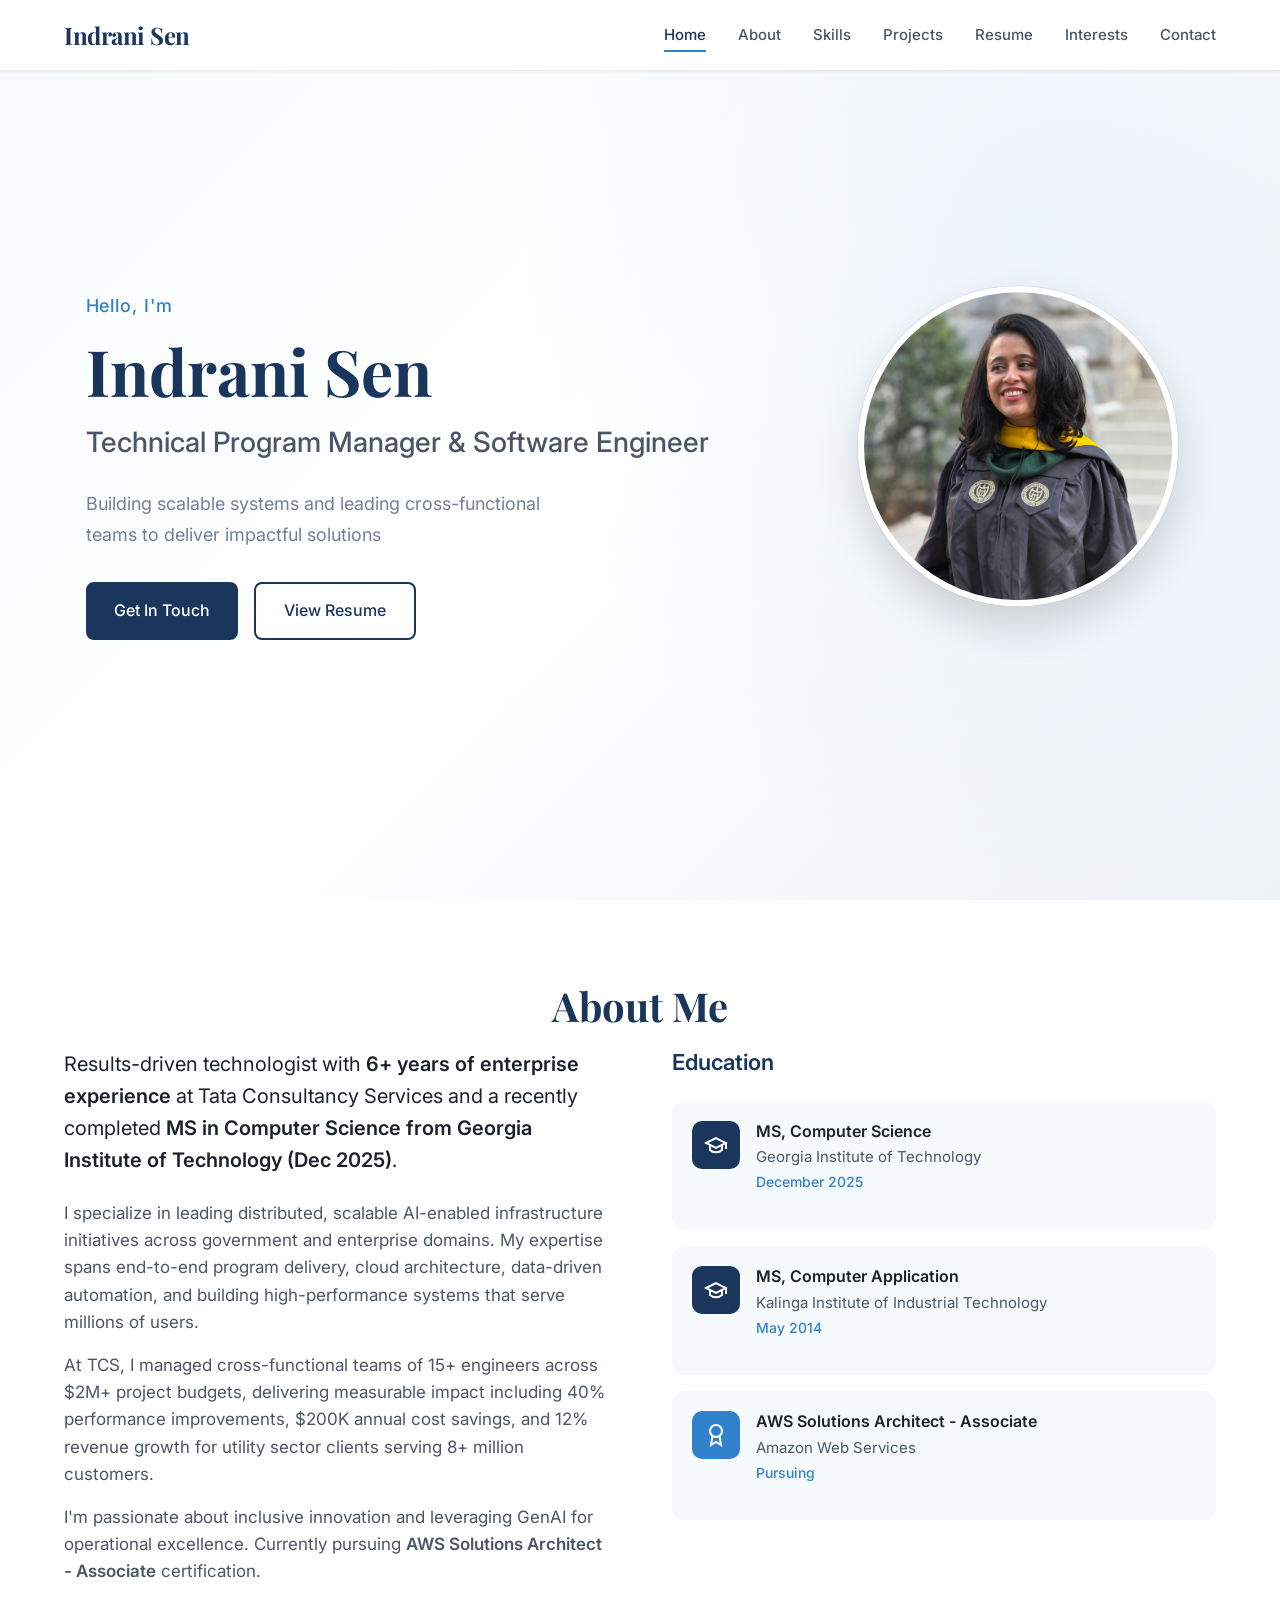
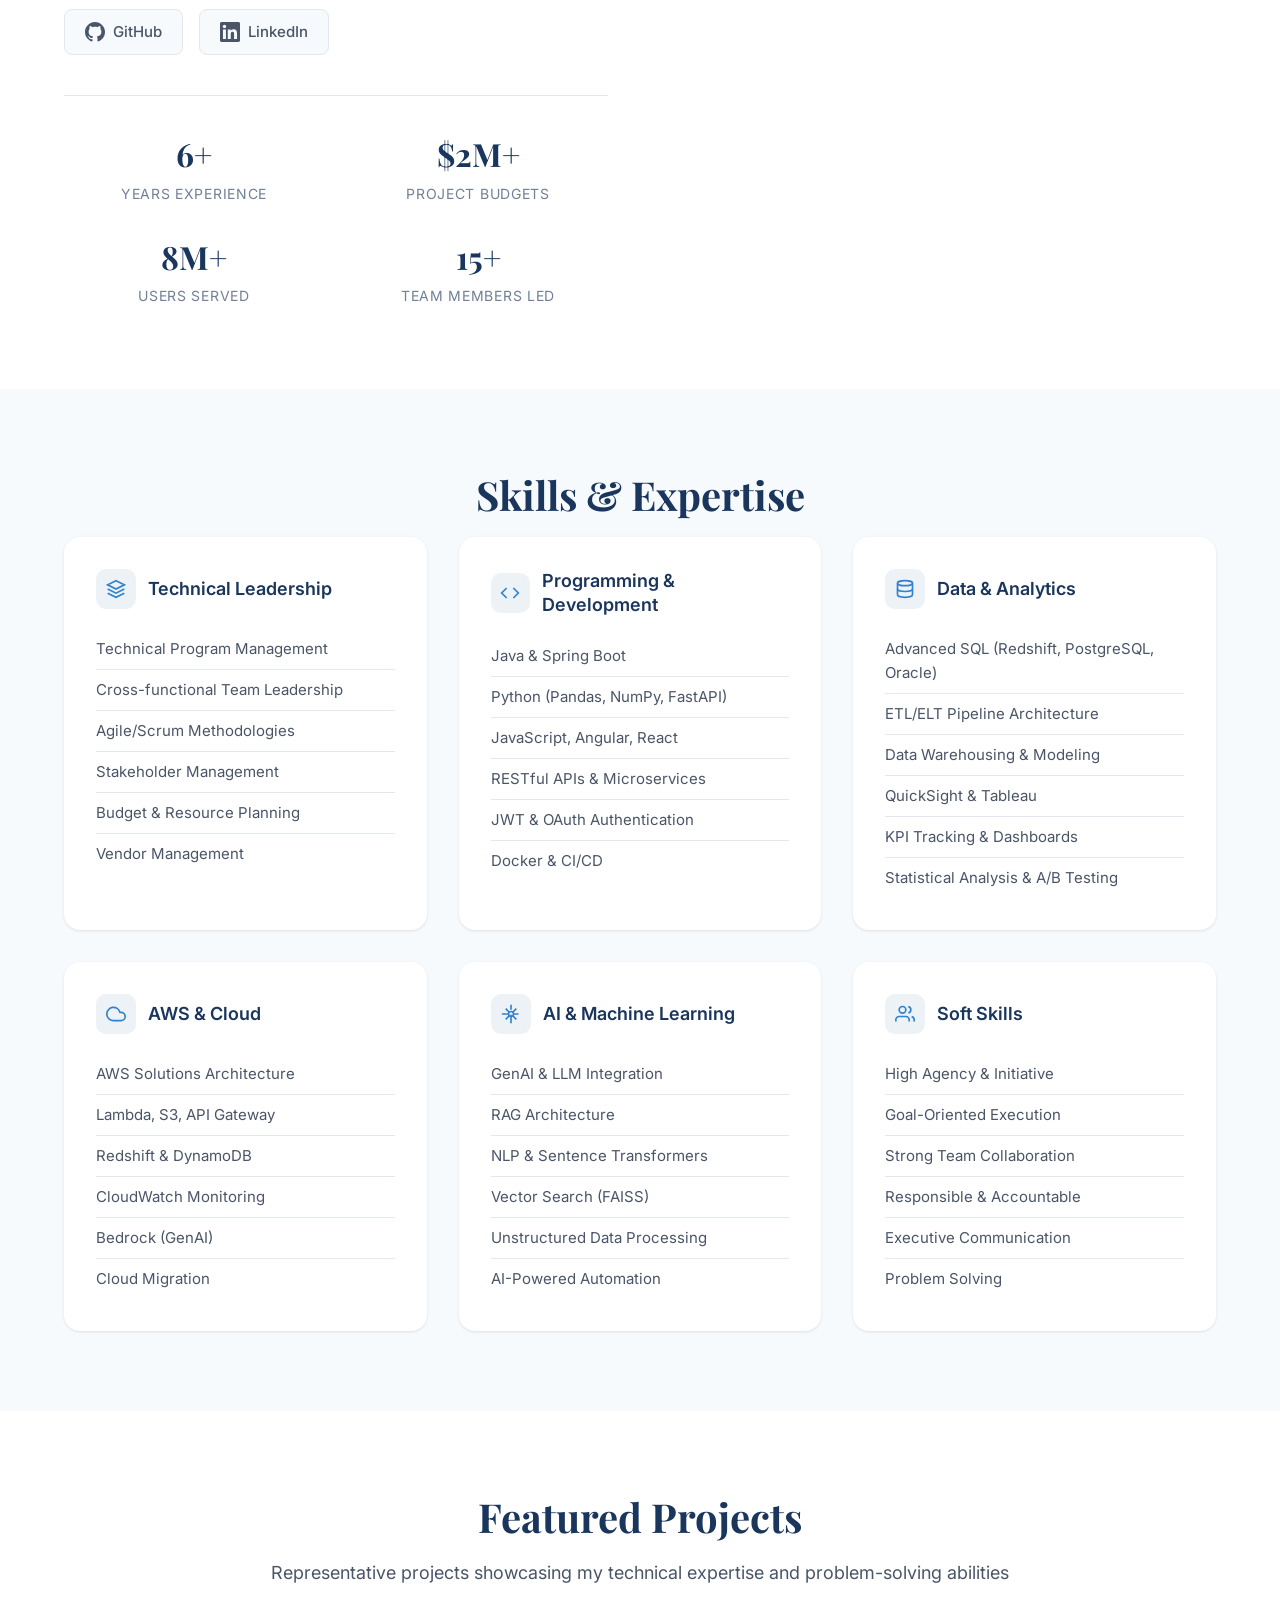
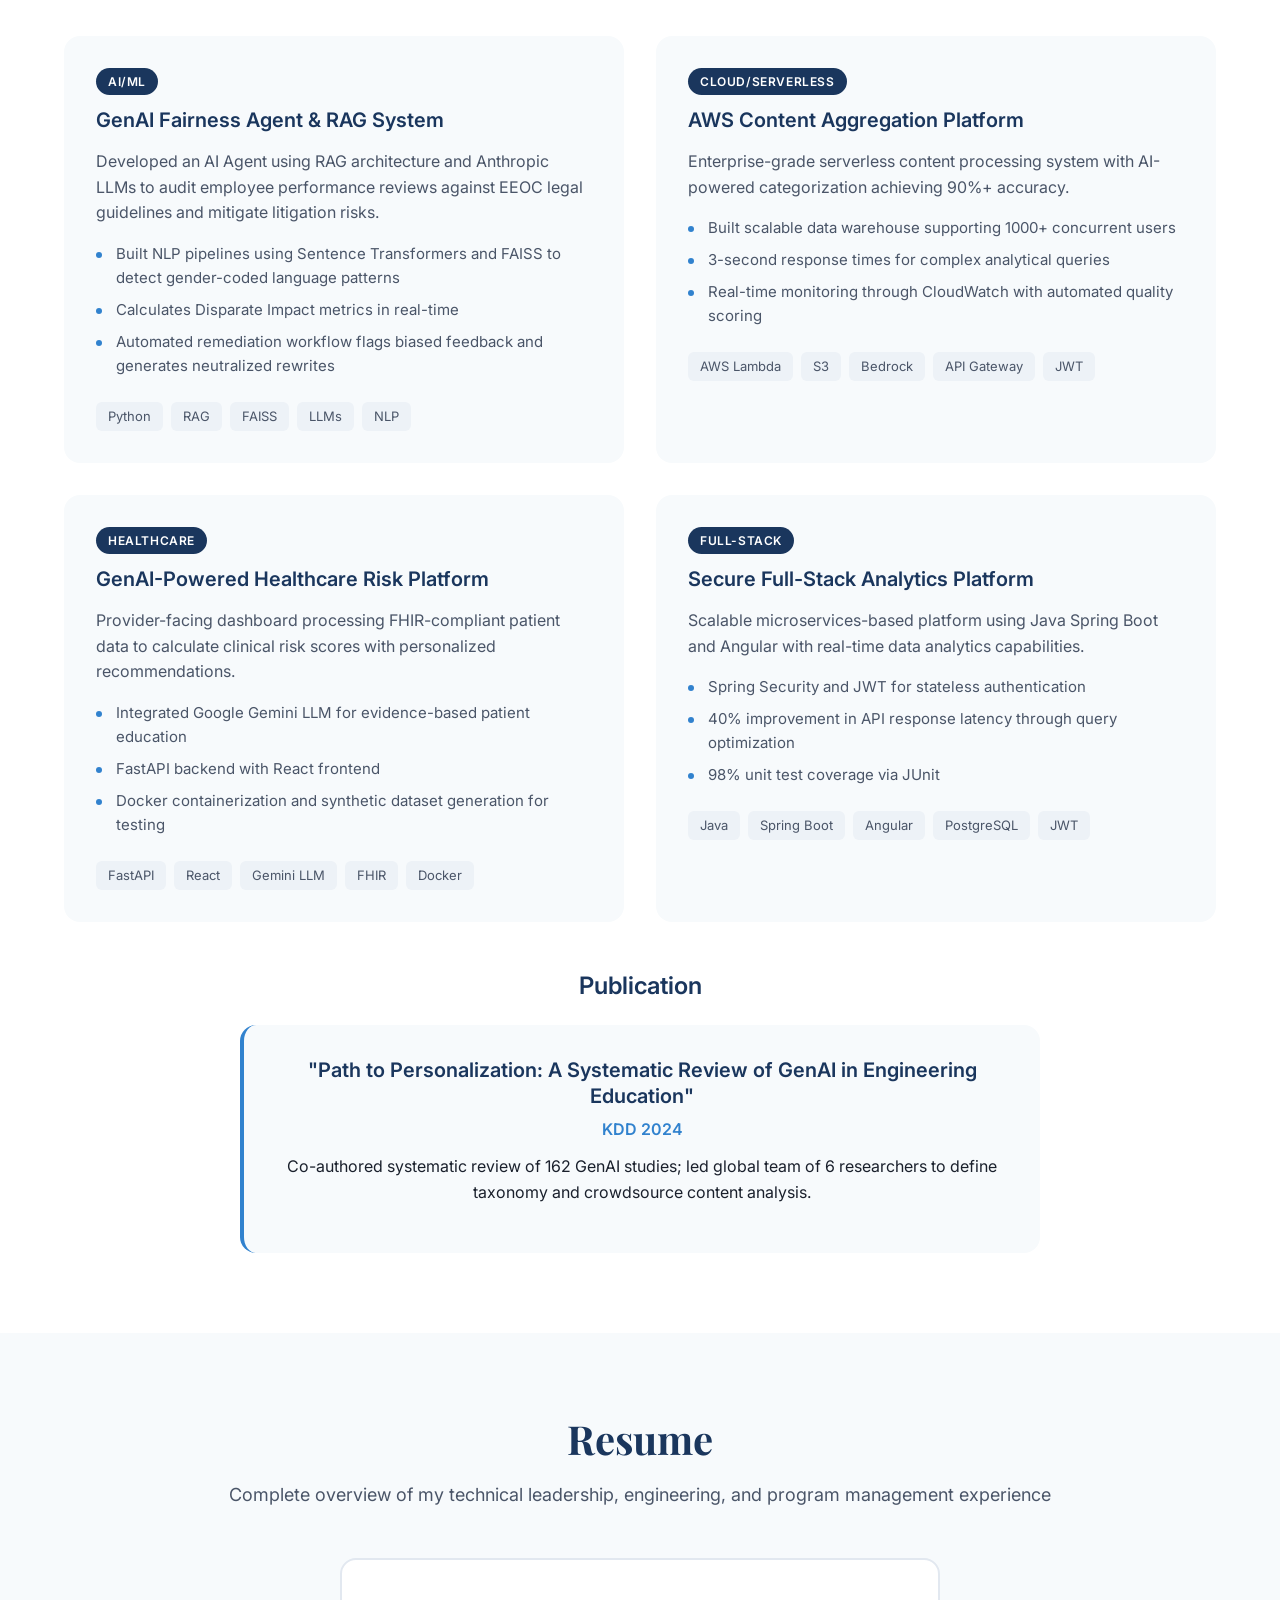
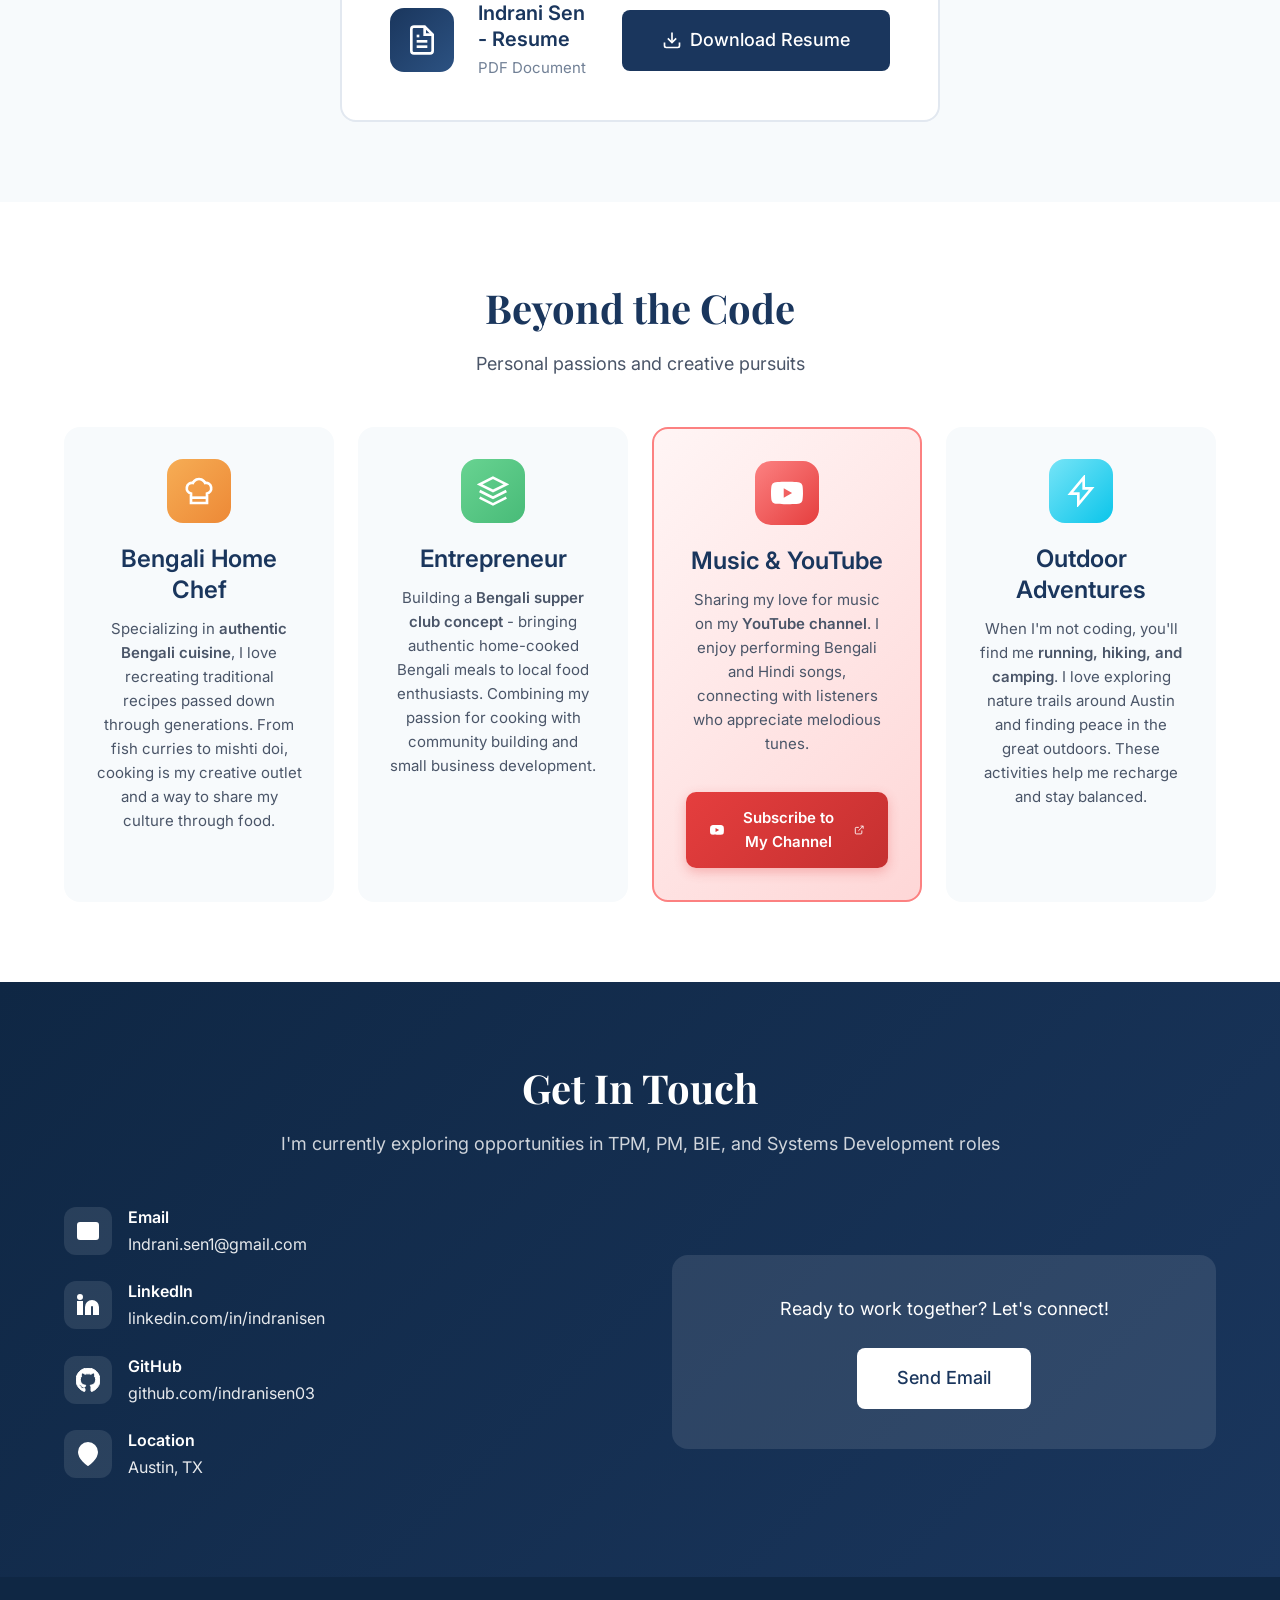
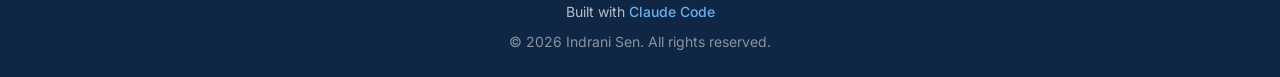
==== commit f940639e: "Simplify Resume section to single comprehensive resume Remove role-focused resume cards (TPM, BIE, S" ====
--- a/index.html
+++ b/index.html
@@ -25,7 +25,7 @@
                 <li><a href="#about" class="nav-link">About</a></li>
                 <li><a href="#skills" class="nav-link">Skills</a></li>
                 <li><a href="#projects" class="nav-link">Projects</a></li>
-                <li><a href="#resumes" class="nav-link">Resumes</a></li>
+                <li><a href="#resumes" class="nav-link">Resume</a></li>
                 <li><a href="#interests" class="nav-link">Interests</a></li>
                 <li><a href="#contact" class="nav-link">Contact</a></li>
             </ul>
@@ -42,7 +42,7 @@
                 <p class="hero-tagline">Building scalable systems and leading cross-functional teams to deliver impactful solutions</p>
                 <div class="hero-cta">
                     <a href="#contact" class="btn btn-primary">Get In Touch</a>
-                    <a href="#resumes" class="btn btn-secondary">View Resumes</a>
+                    <a href="#resumes" class="btn btn-secondary">View Resume</a>
                 </div>
             </div>
             <div class="hero-photo">
@@ -387,89 +387,36 @@
             </div>
         </section>
 
-        <!-- Resumes Section -->
+        <!-- Resume Section -->
         <section id="resumes" class="resumes section">
             <div class="container">
-                <h2 class="section-title">My Resumes</h2>
-                <p class="section-intro">I've developed expertise across multiple domains through my work at TCS and academic research at Georgia Tech. Below is my comprehensive resume, along with role-focused versions that emphasize specific areas of expertise.</p>
-
-                <!-- Primary: Comprehensive Resume -->
-                <div class="resume-primary">
-                    <div class="resume-primary-content">
-                        <div class="resume-primary-accent"></div>
-                        <div class="resume-primary-text">
-                            <span class="resume-primary-badge">Recommended</span>
-                            <h3>Comprehensive Resume</h3>
-                            <p>Complete overview of my technical leadership, engineering, and analytical capabilities across 6+ years of enterprise experience.</p>
-                        </div>
-                    </div>
-                    <div class="resume-primary-actions">
-                        <a href="resumes/IndraniSen_Resume.pdf" class="btn btn-warm" download>
+                <h2 class="section-title">Resume</h2>
+                <p class="section-subtitle">Complete overview of my technical leadership, engineering, and program management experience</p>
+
+                <div class="resume-download-box">
+                    <div class="resume-download-content">
+                        <div class="resume-download-icon">
                             <svg viewBox="0 0 24 24" fill="none" stroke="currentColor" stroke-width="2">
-                                <path d="M21 15v4a2 2 0 0 1-2 2H5a2 2 0 0 1-2-2v-4"/>
-                                <polyline points="7 10 12 15 17 10"/>
-                                <line x1="12" y1="15" x2="12" y2="3"/>
-                            </svg>
-                            Download PDF
-                        </a>
-                        <span class="file-info">PDF &bull; 2 pages</span>
-                    </div>
-                </div>
-
-                <!-- Secondary: Role-Focused Versions -->
-                <div class="resumes-secondary">
-                    <h3 class="resumes-secondary-title">Role-Focused Versions</h3>
-                    <p class="resumes-secondary-subtitle">Tailored presentations emphasizing specific expertise areas</p>
-
-                    <div class="resumes-grid">
-                        <div class="resume-card">
-                            <div class="resume-icon">
-                                <svg viewBox="0 0 24 24" fill="none" stroke="currentColor" stroke-width="2">
-                                    <path d="M12 2L2 7l10 5 10-5-10-5zM2 17l10 5 10-5M2 12l10 5 10-5"/>
-                                </svg>
-                            </div>
-                            <h4>Technical Program Manager</h4>
-                            <p>End-to-end program delivery, infrastructure modernization, cross-functional leadership, and stakeholder management</p>
-                            <div class="resume-card-actions">
-                                <a href="resume-tpm.html" class="btn btn-sm btn-outline">View Details</a>
-                                <a href="resumes/IndraniSen_Resume.pdf" class="btn btn-sm btn-subtle" download>Download</a>
-                            </div>
-                            <span class="file-info-small">PDF &bull; 2 pages</span>
-                        </div>
-
-                        <div class="resume-card">
-                            <div class="resume-icon">
-                                <svg viewBox="0 0 24 24" fill="none" stroke="currentColor" stroke-width="2">
-                                    <path d="M21 16V8a2 2 0 00-1-1.73l-7-4a2 2 0 00-2 0l-7 4A2 2 0 003 8v8a2 2 0 001 1.73l7 4a2 2 0 002 0l7-4A2 2 0 0021 16z"/>
-                                    <polyline points="3.27 6.96 12 12.01 20.73 6.96"/>
-                                    <line x1="12" y1="22.08" x2="12" y2="12"/>
-                                </svg>
-                            </div>
-                            <h4>Business Intelligence Engineer</h4>
-                            <p>ETL pipelines, automated reporting, data visualization, and analytics solutions for executive decision-making</p>
-                            <div class="resume-card-actions">
-                                <a href="resume-bie.html" class="btn btn-sm btn-outline">View Details</a>
-                                <a href="resumes/IndraniSen_BIE.pdf" class="btn btn-sm btn-subtle" download>Download</a>
-                            </div>
-                            <span class="file-info-small">PDF &bull; 2 pages</span>
-                        </div>
-
-                        <div class="resume-card">
-                            <div class="resume-icon">
-                                <svg viewBox="0 0 24 24" fill="none" stroke="currentColor" stroke-width="2">
-                                    <polyline points="16 18 22 12 16 6"/>
-                                    <polyline points="8 6 2 12 8 18"/>
-                                </svg>
-                            </div>
-                            <h4>Systems Development Engineer</h4>
-                            <p>Distributed systems, microservices architecture, high-throughput pipelines, and secure backend engineering</p>
-                            <div class="resume-card-actions">
-                                <a href="resume-sde.html" class="btn btn-sm btn-outline">View Details</a>
-                                <a href="resumes/IndraniSen.pdf" class="btn btn-sm btn-subtle" download>Download</a>
-                            </div>
-                            <span class="file-info-small">PDF &bull; 2 pages</span>
-                        </div>
-                    </div>
+                                <path d="M14 2H6a2 2 0 0 0-2 2v16a2 2 0 0 0 2 2h12a2 2 0 0 0 2-2V8z"/>
+                                <polyline points="14 2 14 8 20 8"/>
+                                <line x1="16" y1="13" x2="8" y2="13"/>
+                                <line x1="16" y1="17" x2="8" y2="17"/>
+                                <polyline points="10 9 9 9 8 9"/>
+                            </svg>
+                        </div>
+                        <div class="resume-download-text">
+                            <h3>Indrani Sen - Resume</h3>
+                            <p>PDF Document</p>
+                        </div>
+                    </div>
+                    <a href="resumes/IndraniSen_Resume.pdf" class="btn btn-primary btn-large" download>
+                        <svg viewBox="0 0 24 24" fill="none" stroke="currentColor" stroke-width="2">
+                            <path d="M21 15v4a2 2 0 0 1-2 2H5a2 2 0 0 1-2-2v-4"/>
+                            <polyline points="7 10 12 15 17 10"/>
+                            <line x1="12" y1="15" x2="12" y2="3"/>
+                        </svg>
+                        Download Resume
+                    </a>
                 </div>
             </div>
         </section>
--- a/styles.css
+++ b/styles.css
@@ -770,6 +770,70 @@
     line-height: 1.7;
 }
 
+/* Resume Download Box */
+.resume-download-box {
+    display: flex;
+    align-items: center;
+    justify-content: space-between;
+    gap: 2rem;
+    background-color: var(--bg-primary);
+    border: 2px solid var(--border);
+    border-radius: 16px;
+    padding: 2.5rem 3rem;
+    max-width: 600px;
+    margin: 0 auto;
+    transition: all var(--transition-base);
+}
+
+.resume-download-box:hover {
+    border-color: var(--primary);
+    box-shadow: var(--shadow-lg);
+}
+
+.resume-download-content {
+    display: flex;
+    align-items: center;
+    gap: 1.5rem;
+}
+
+.resume-download-icon {
+    display: flex;
+    align-items: center;
+    justify-content: center;
+    width: 64px;
+    height: 64px;
+    background: linear-gradient(135deg, var(--primary) 0%, var(--primary-light) 100%);
+    border-radius: 14px;
+    flex-shrink: 0;
+}
+
+.resume-download-icon svg {
+    width: 32px;
+    height: 32px;
+    stroke: white;
+}
+
+.resume-download-text h3 {
+    font-size: 1.25rem;
+    color: var(--primary);
+    margin-bottom: 0.25rem;
+}
+
+.resume-download-text p {
+    color: var(--text-muted);
+    font-size: 0.9375rem;
+    margin: 0;
+}
+
+.resume-download-box .btn-primary {
+    flex-shrink: 0;
+}
+
+.resume-download-box .btn-primary svg {
+    width: 20px;
+    height: 20px;
+}
+
 /* Primary Resume Card */
 .resume-primary {
     background: linear-gradient(135deg, var(--bg-primary) 0%, #fffbeb 100%);
@@ -1472,6 +1536,16 @@
     .resume-primary-text p {
         max-width: none;
     }
+
+    .resume-download-box {
+        flex-direction: column;
+        text-align: center;
+        padding: 2rem;
+    }
+
+    .resume-download-content {
+        flex-direction: column;
+    }
 }
 
 @media (max-width: 768px) {
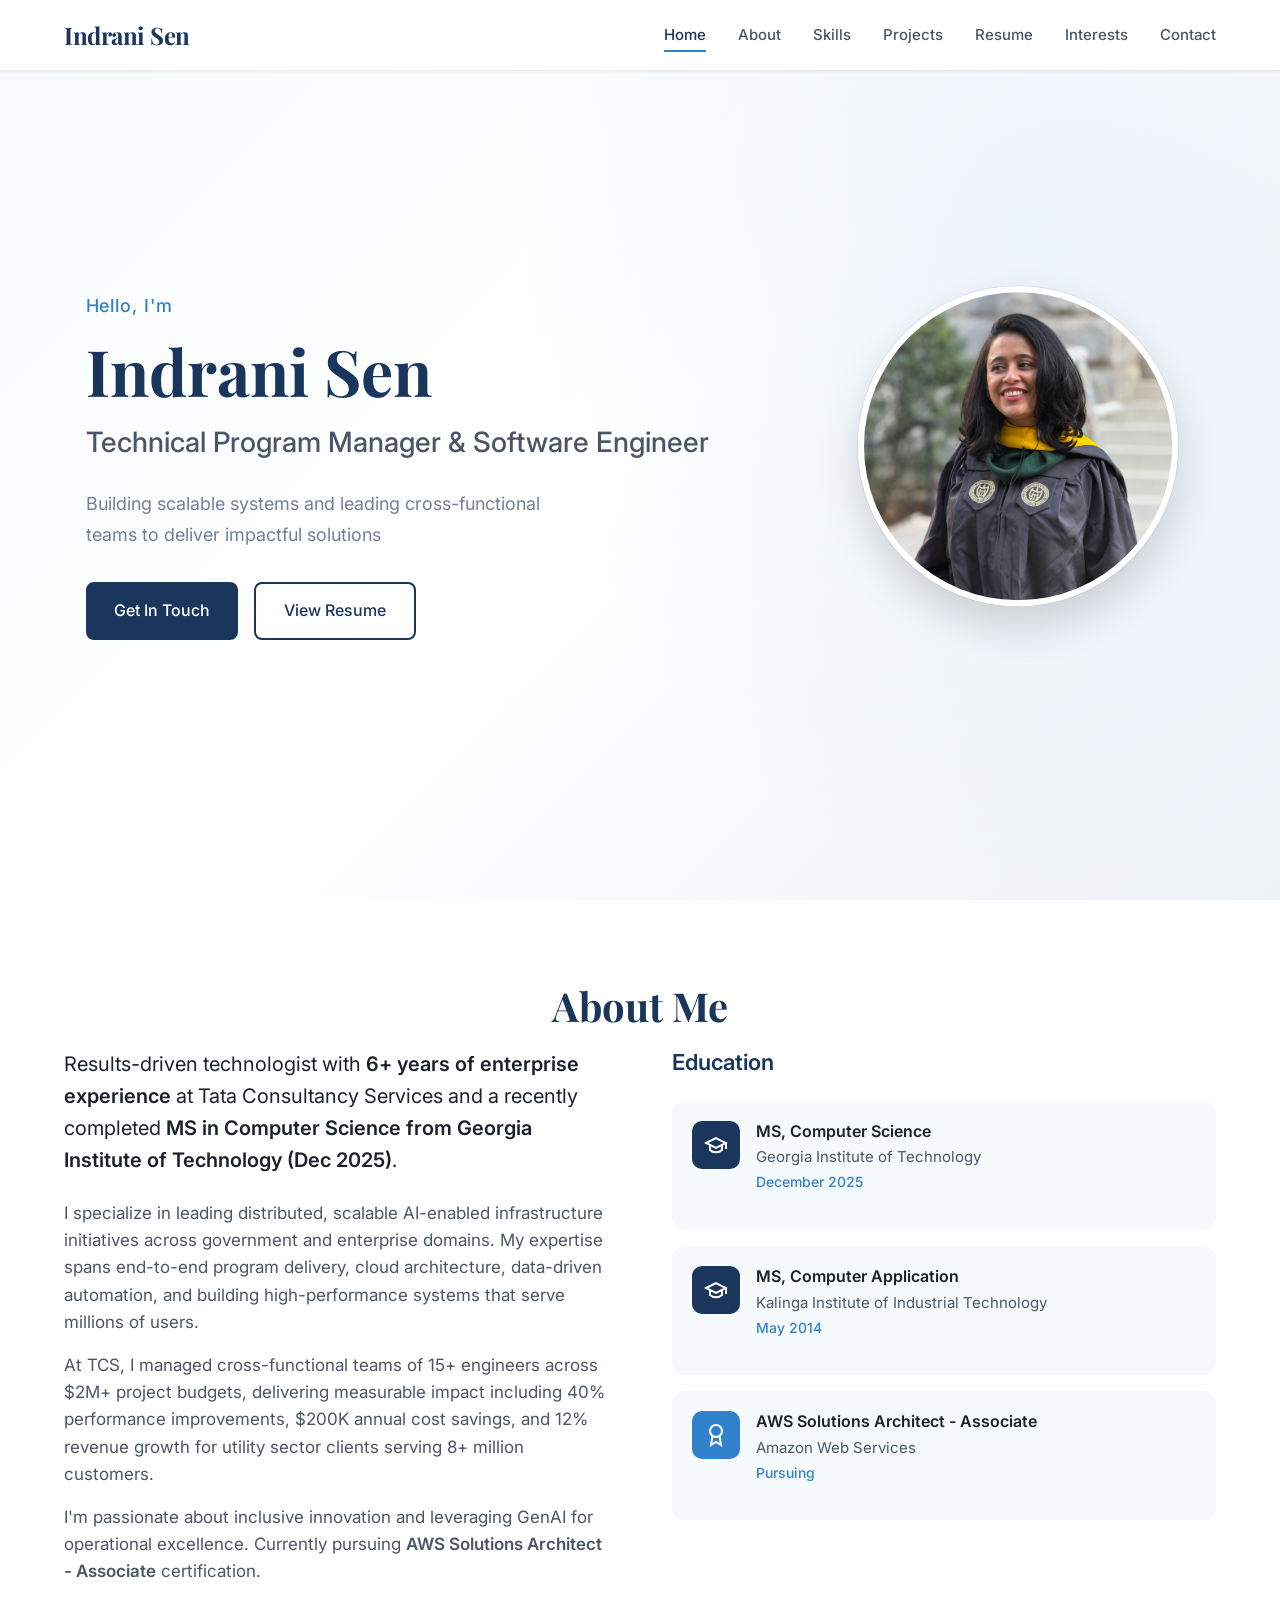
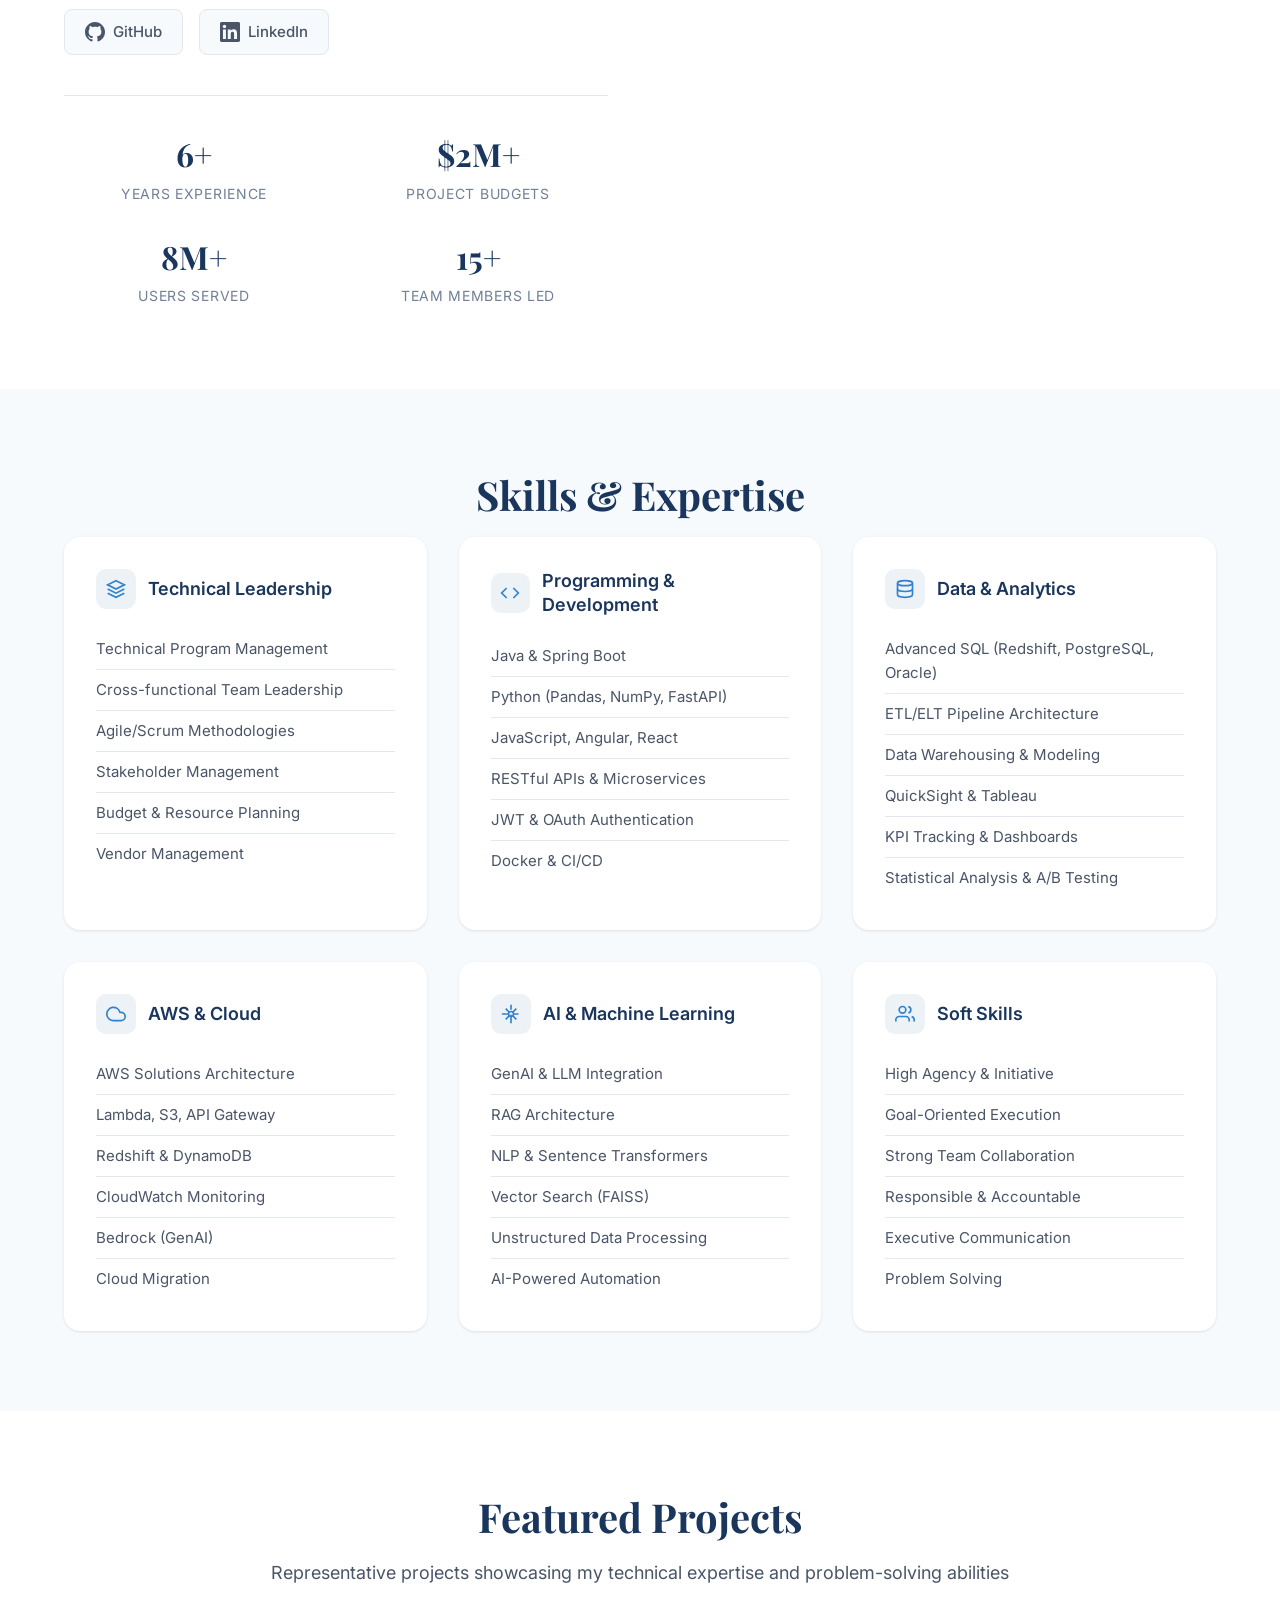
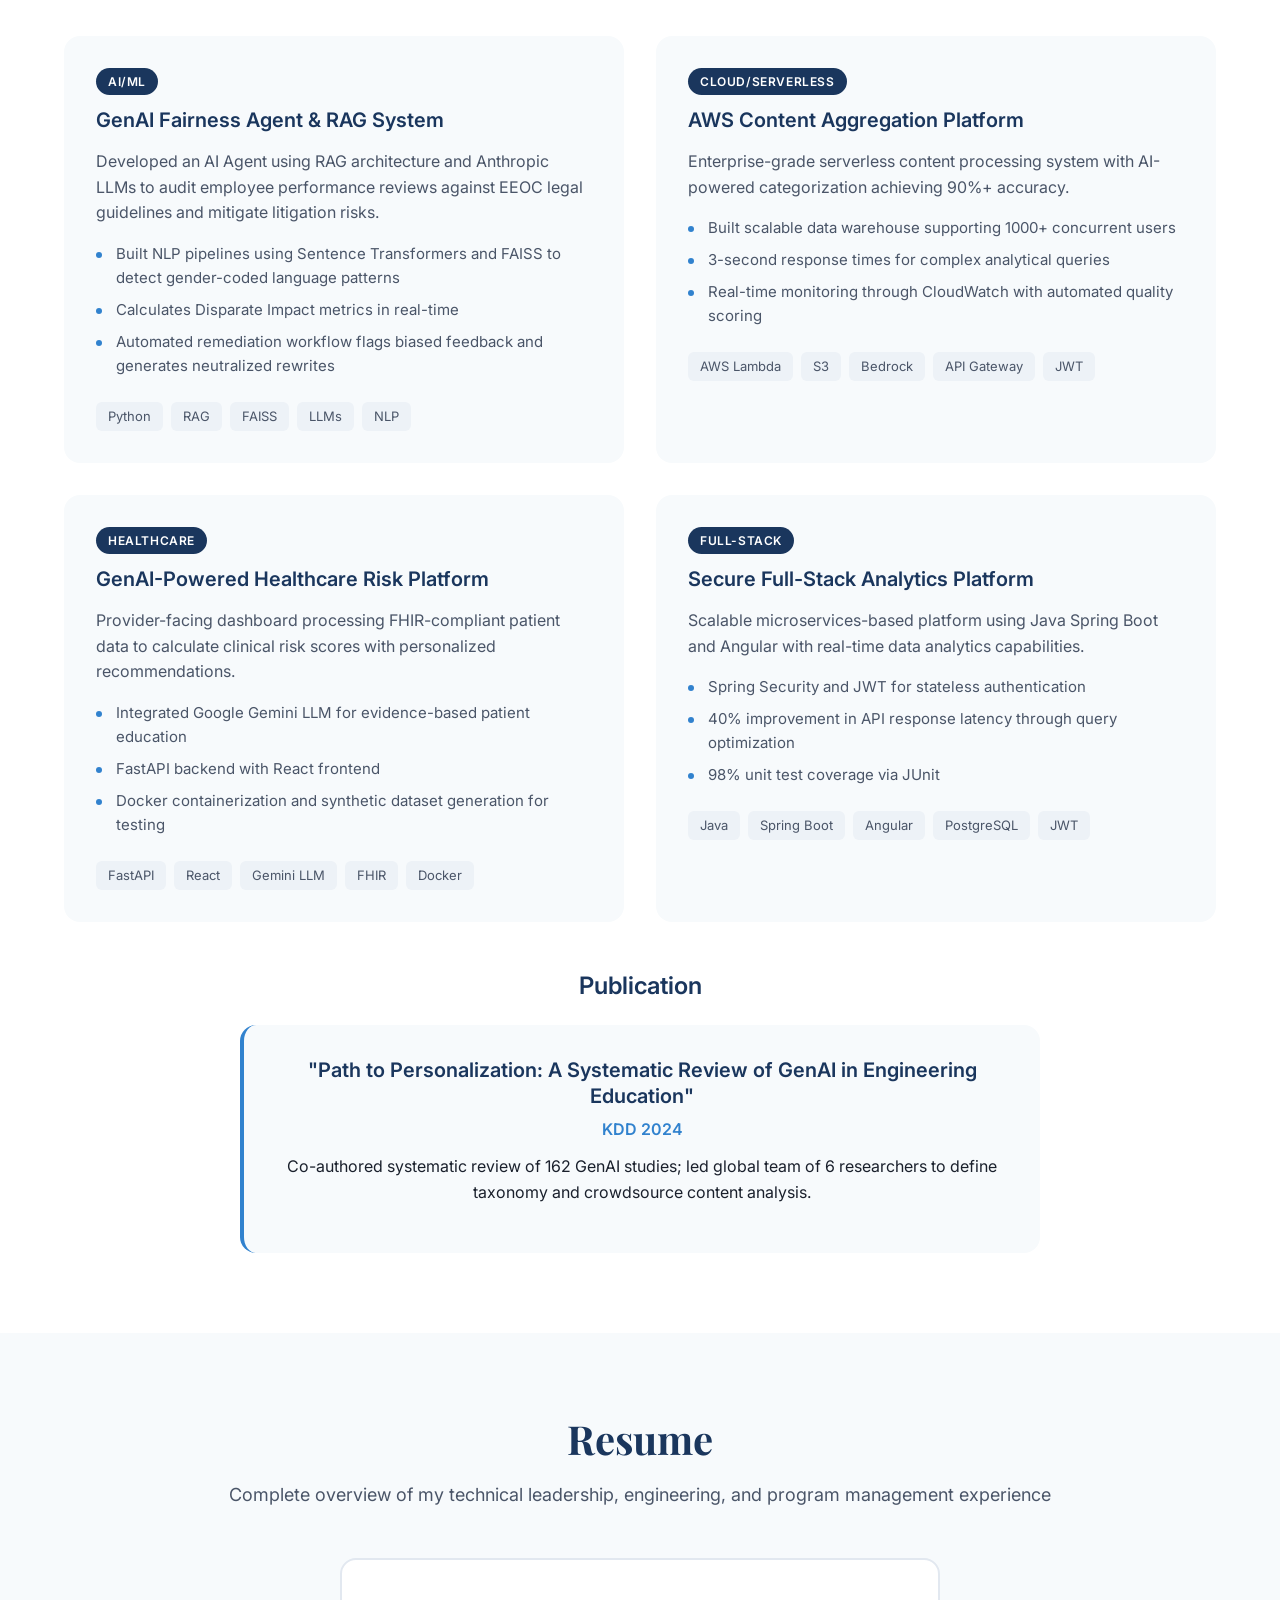
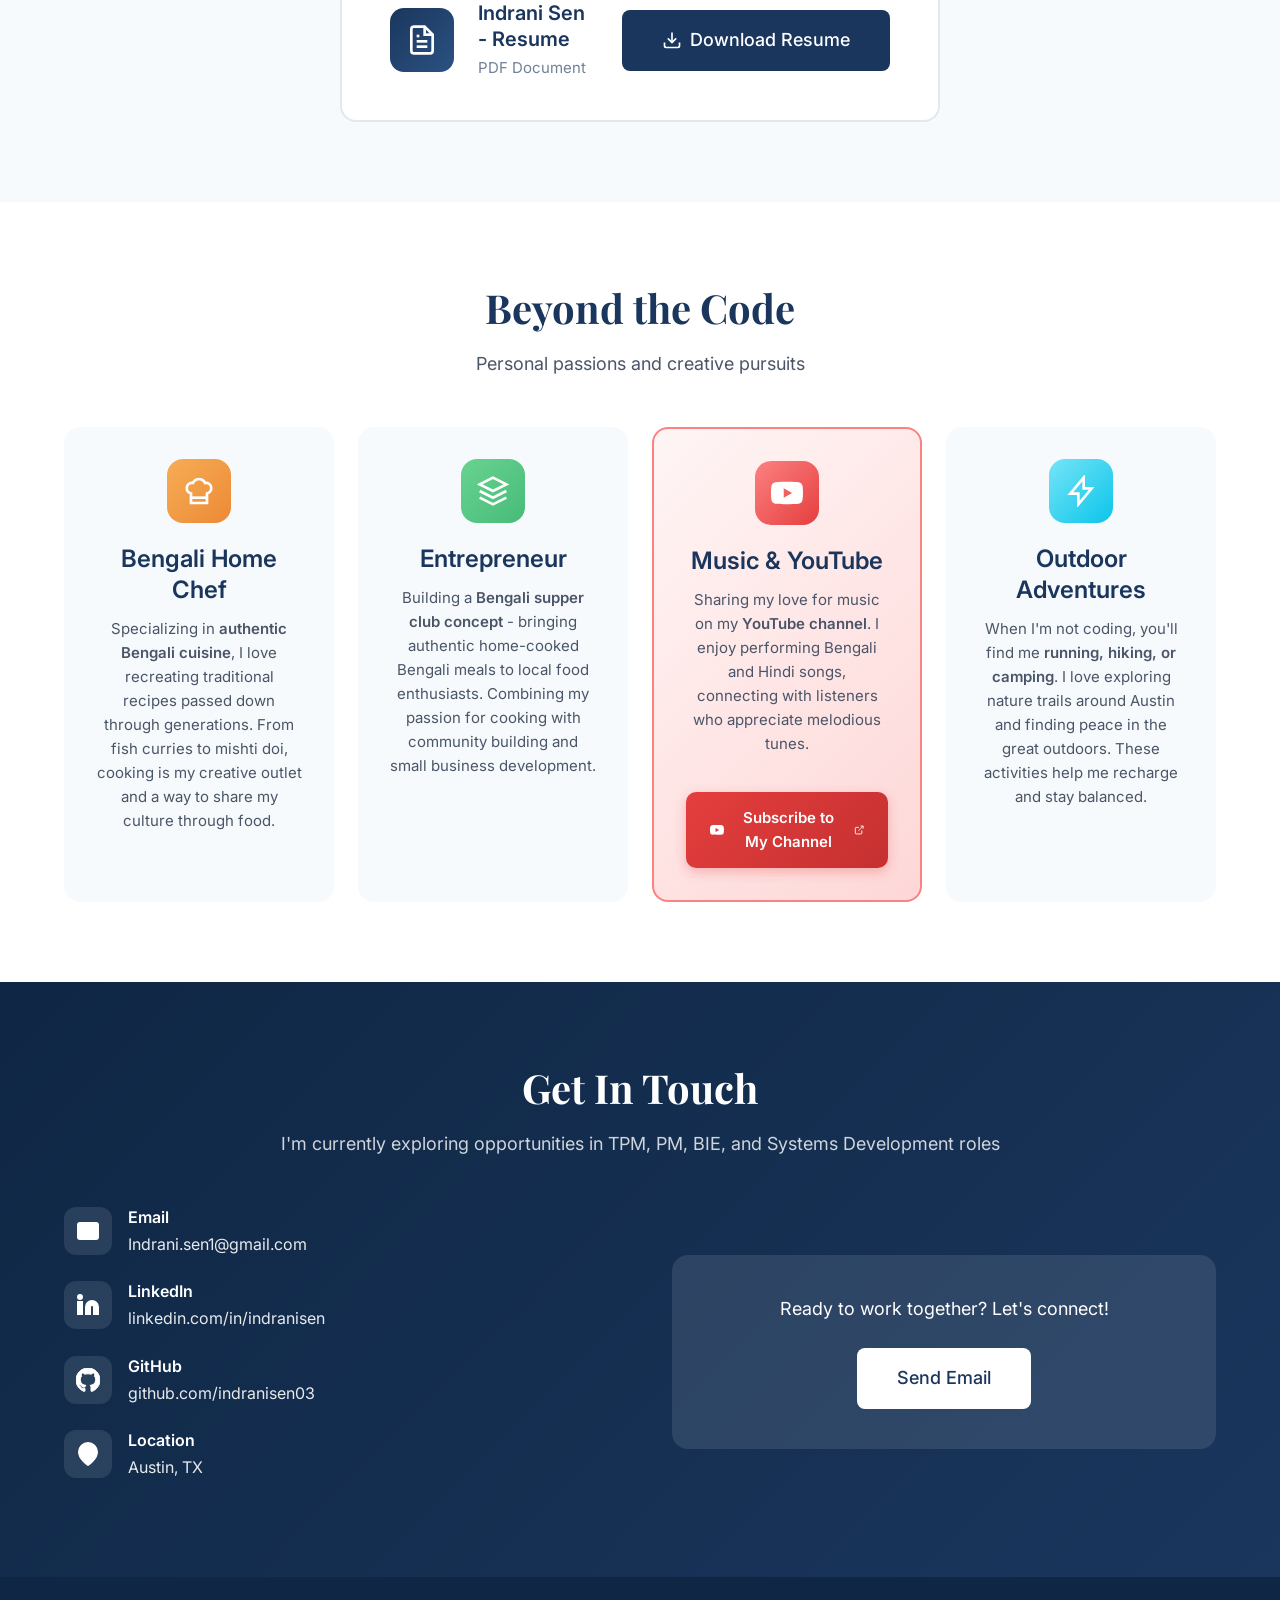
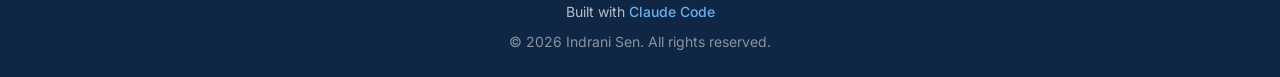
==== commit 0a7ee2fb: "Fix text in Outdoor Adventures section Change "running, hiking, and camping" to "running, hiking, or" ====
--- a/index.html
+++ b/index.html
@@ -479,7 +479,7 @@
                             </svg>
                         </div>
                         <h3>Outdoor Adventures</h3>
-                        <p>When I'm not coding, you'll find me <strong>running, hiking, and camping</strong>. I love exploring nature trails around Austin and finding peace in the great outdoors. These activities help me recharge and stay balanced.</p>
+                        <p>When I'm not coding, you'll find me <strong>running, hiking, or camping</strong>. I love exploring nature trails around Austin and finding peace in the great outdoors. These activities help me recharge and stay balanced.</p>
                     </div>
                 </div>
             </div>
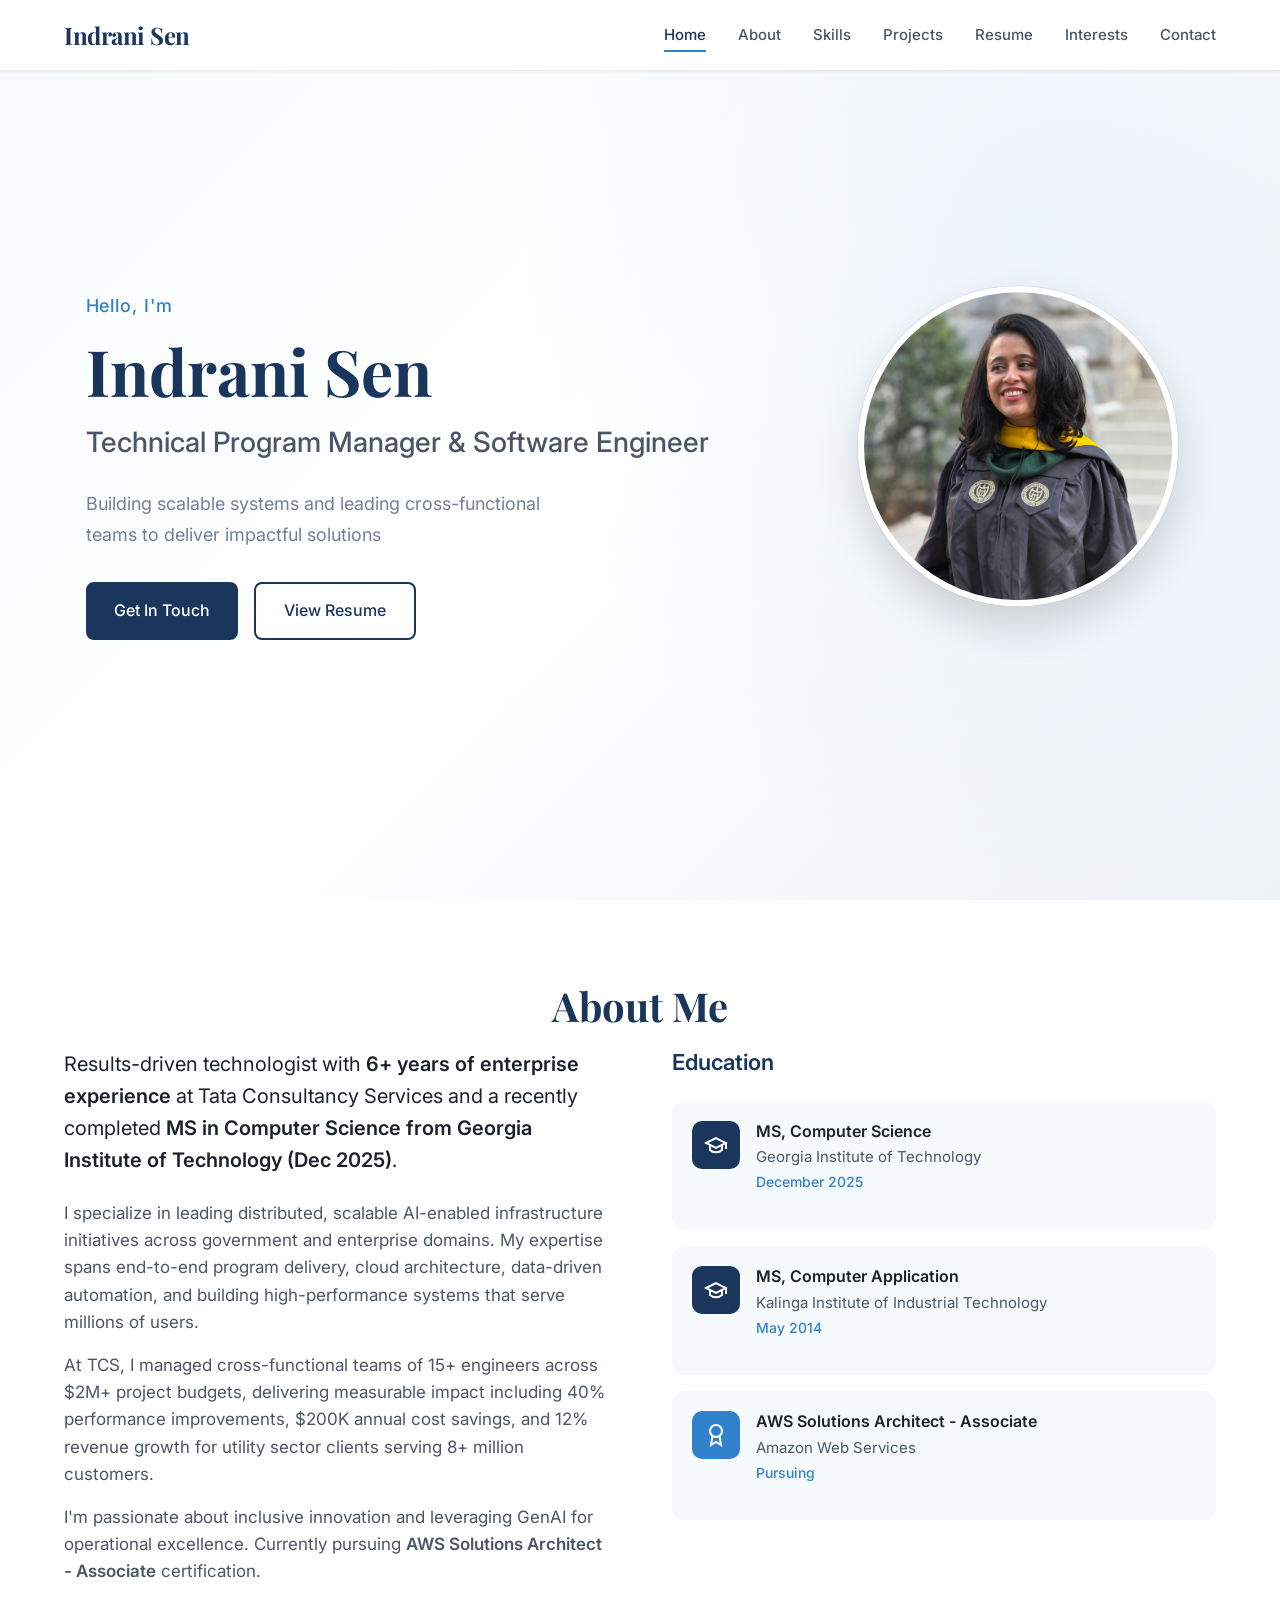
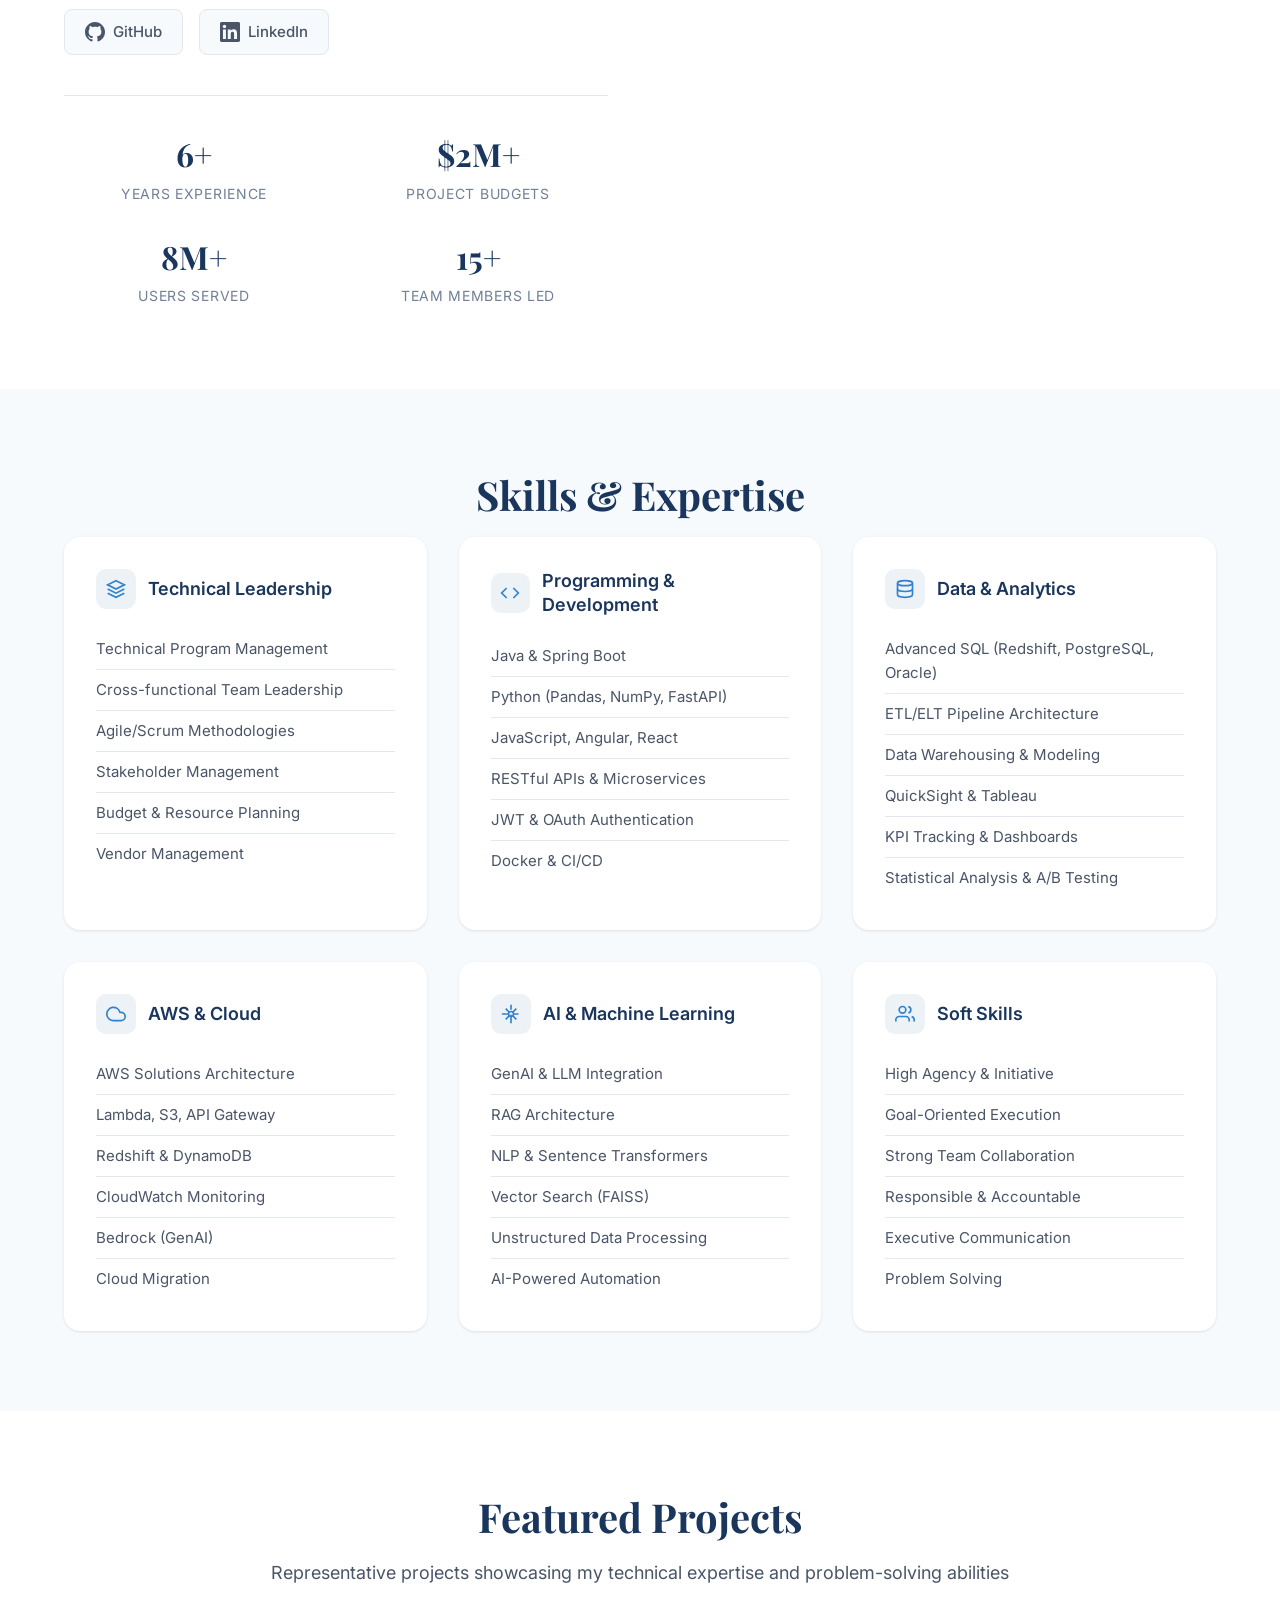
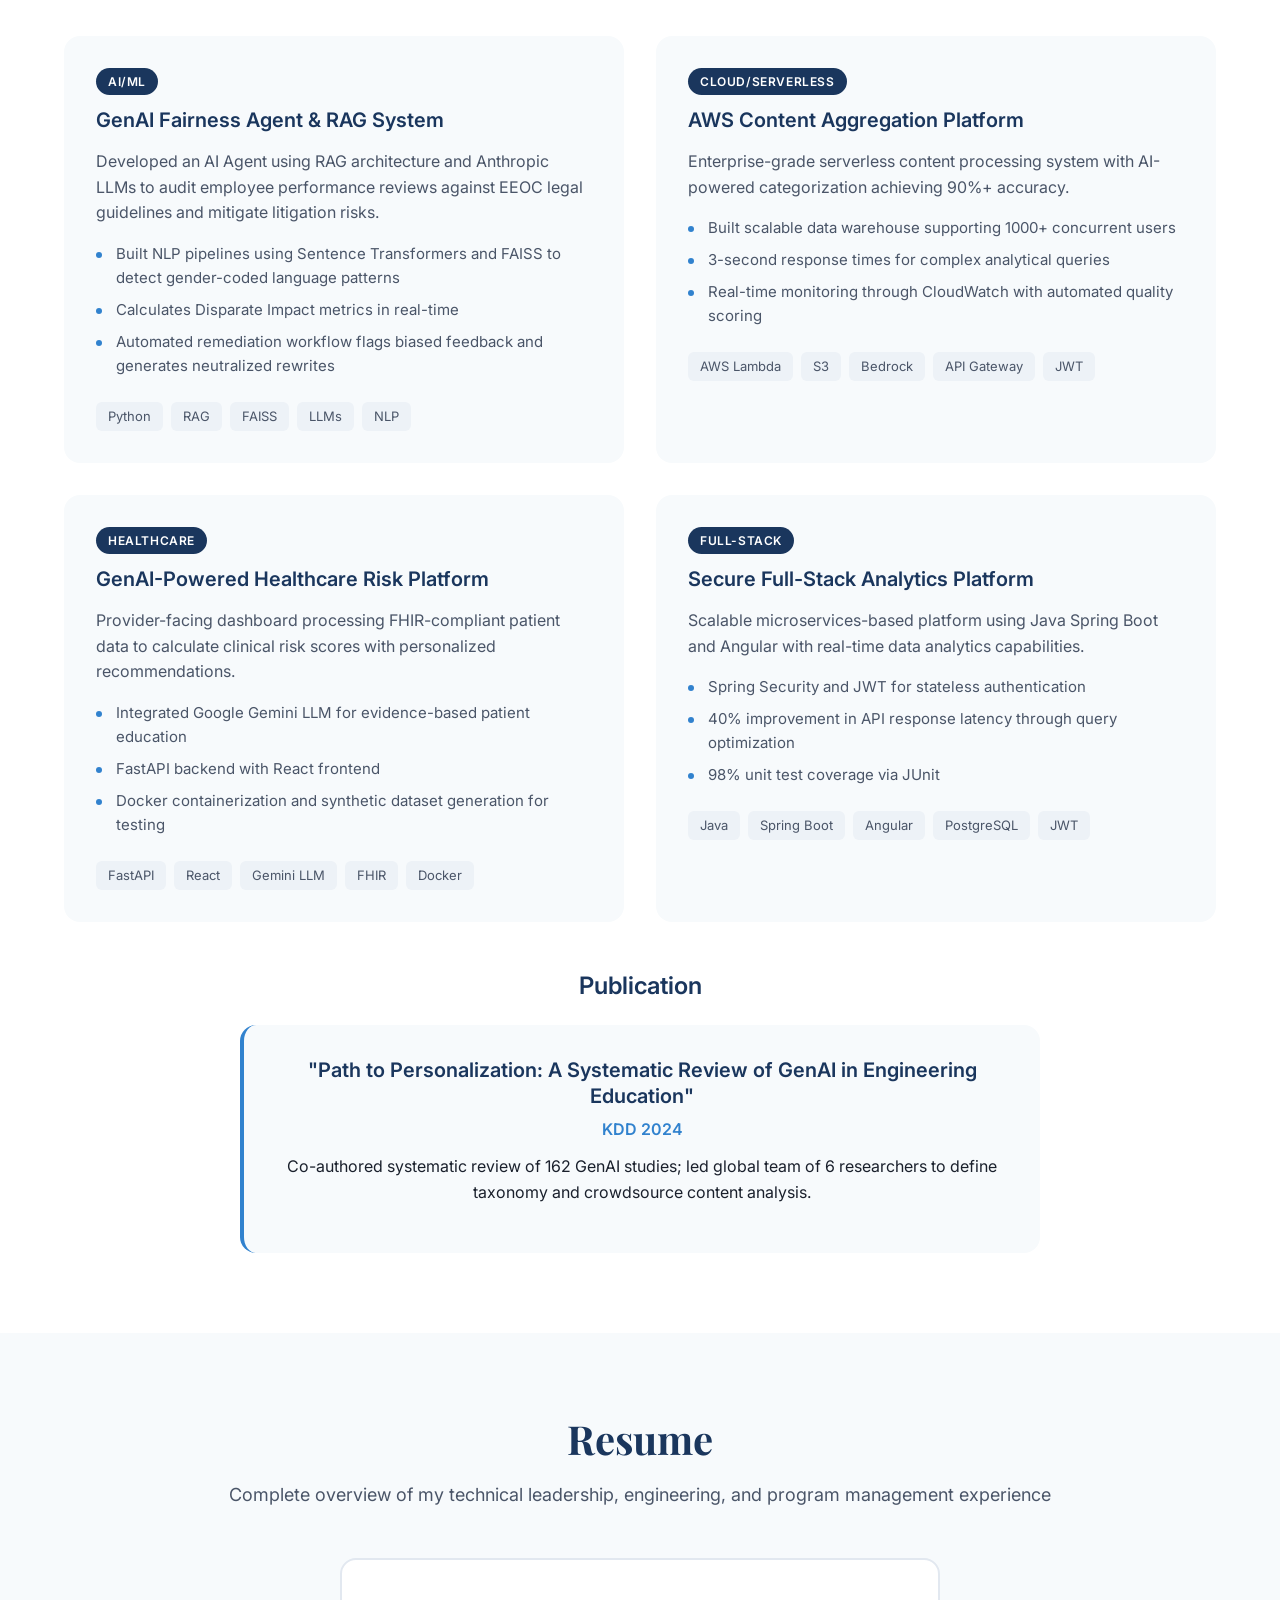
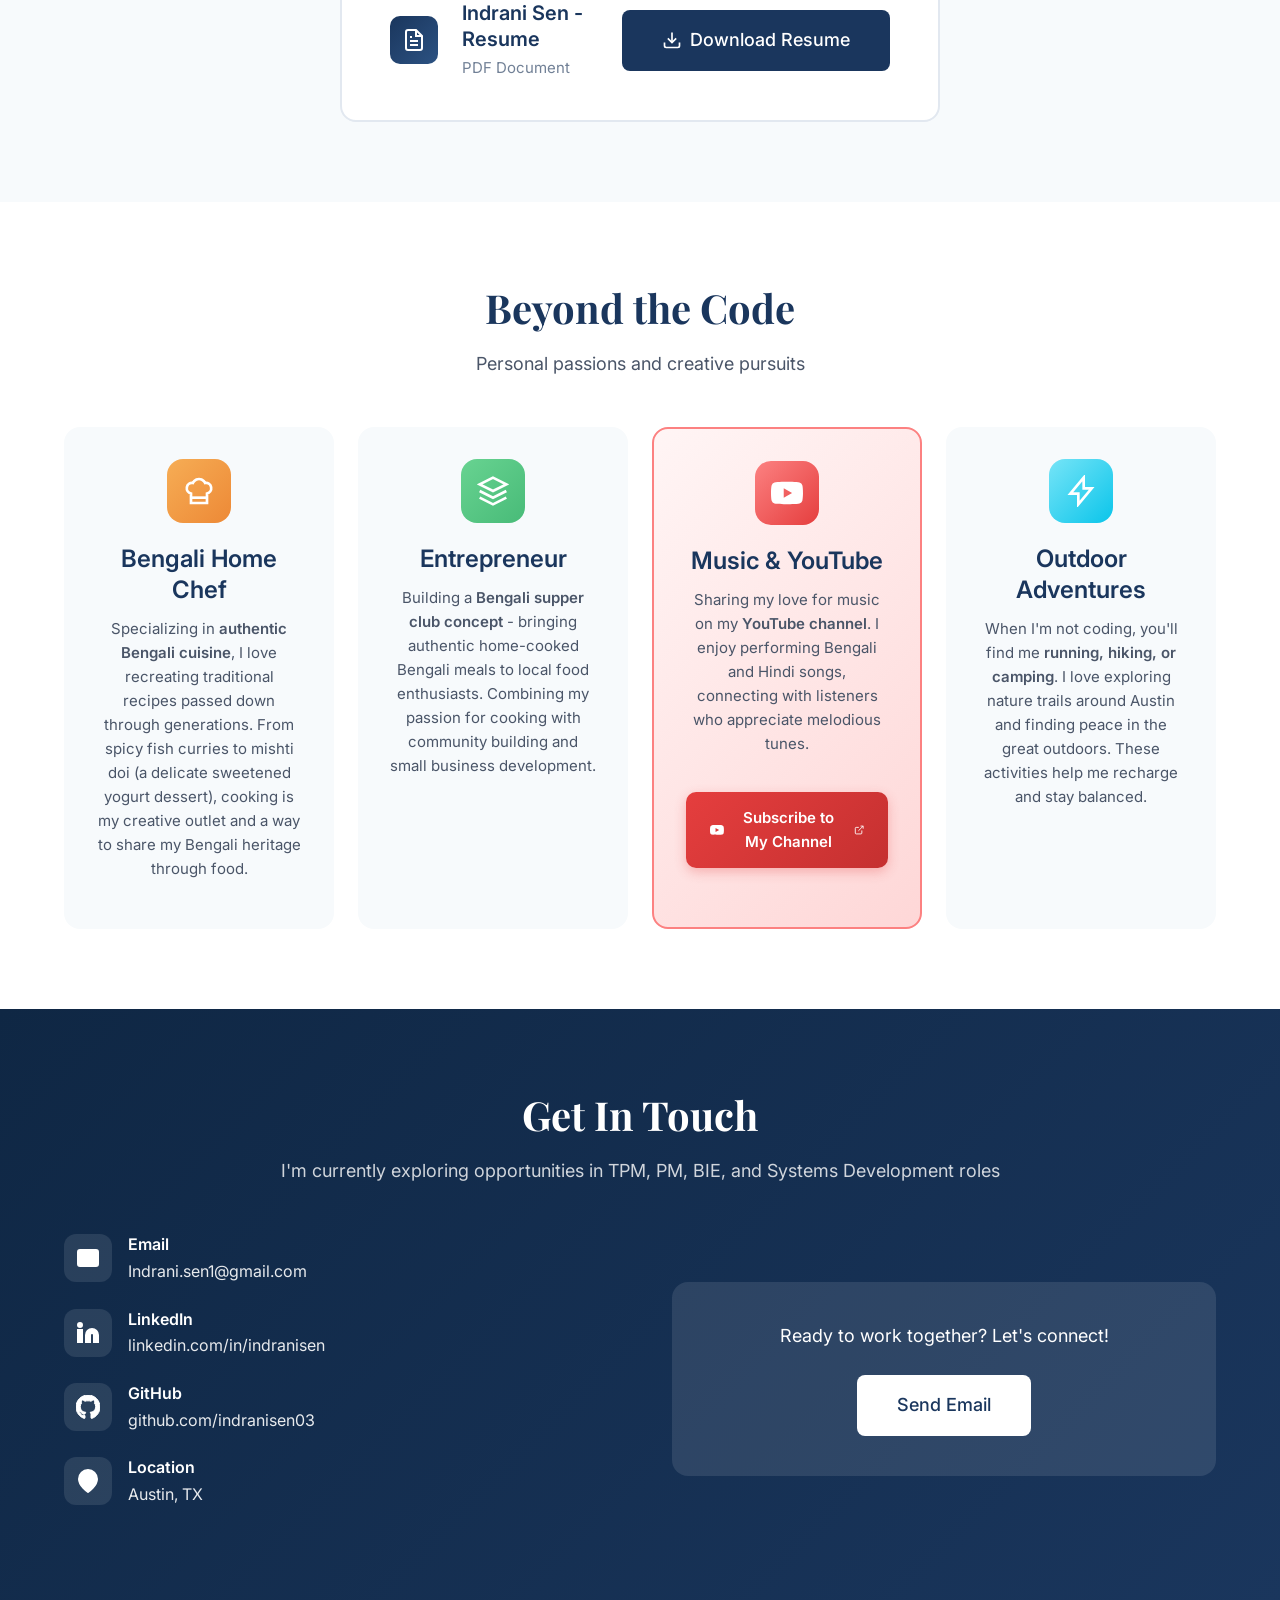
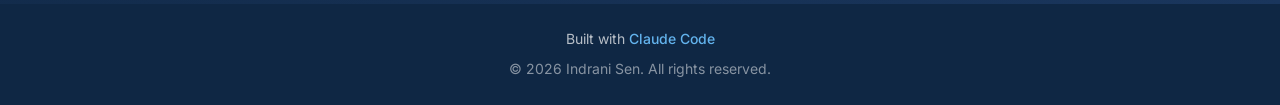
==== commit 54bdca7b: "Update Bengali Home Chef description Co-Authored-By: Claude Opus 4.5 <noreply@anthropic.com>" ====
--- a/index.html
+++ b/index.html
@@ -436,7 +436,7 @@
                             </svg>
                         </div>
                         <h3>Bengali Home Chef</h3>
-                        <p>Specializing in <strong>authentic Bengali cuisine</strong>, I love recreating traditional recipes passed down through generations. From fish curries to mishti doi, cooking is my creative outlet and a way to share my culture through food.</p>
+                        <p>Specializing in <strong>authentic Bengali cuisine</strong>, I love recreating traditional recipes passed down through generations. From spicy fish curries to mishti doi (a delicate sweetened yogurt dessert), cooking is my creative outlet and a way to share my Bengali heritage through food.</p>
                     </div>
 
                     <div class="interest-card">
--- a/styles.css
+++ b/styles.css
@@ -800,16 +800,16 @@
     display: flex;
     align-items: center;
     justify-content: center;
-    width: 64px;
-    height: 64px;
+    width: 48px;
+    height: 48px;
     background: linear-gradient(135deg, var(--primary) 0%, var(--primary-light) 100%);
-    border-radius: 14px;
+    border-radius: 10px;
     flex-shrink: 0;
 }
 
 .resume-download-icon svg {
-    width: 32px;
-    height: 32px;
+    width: 24px;
+    height: 24px;
     stroke: white;
 }
 
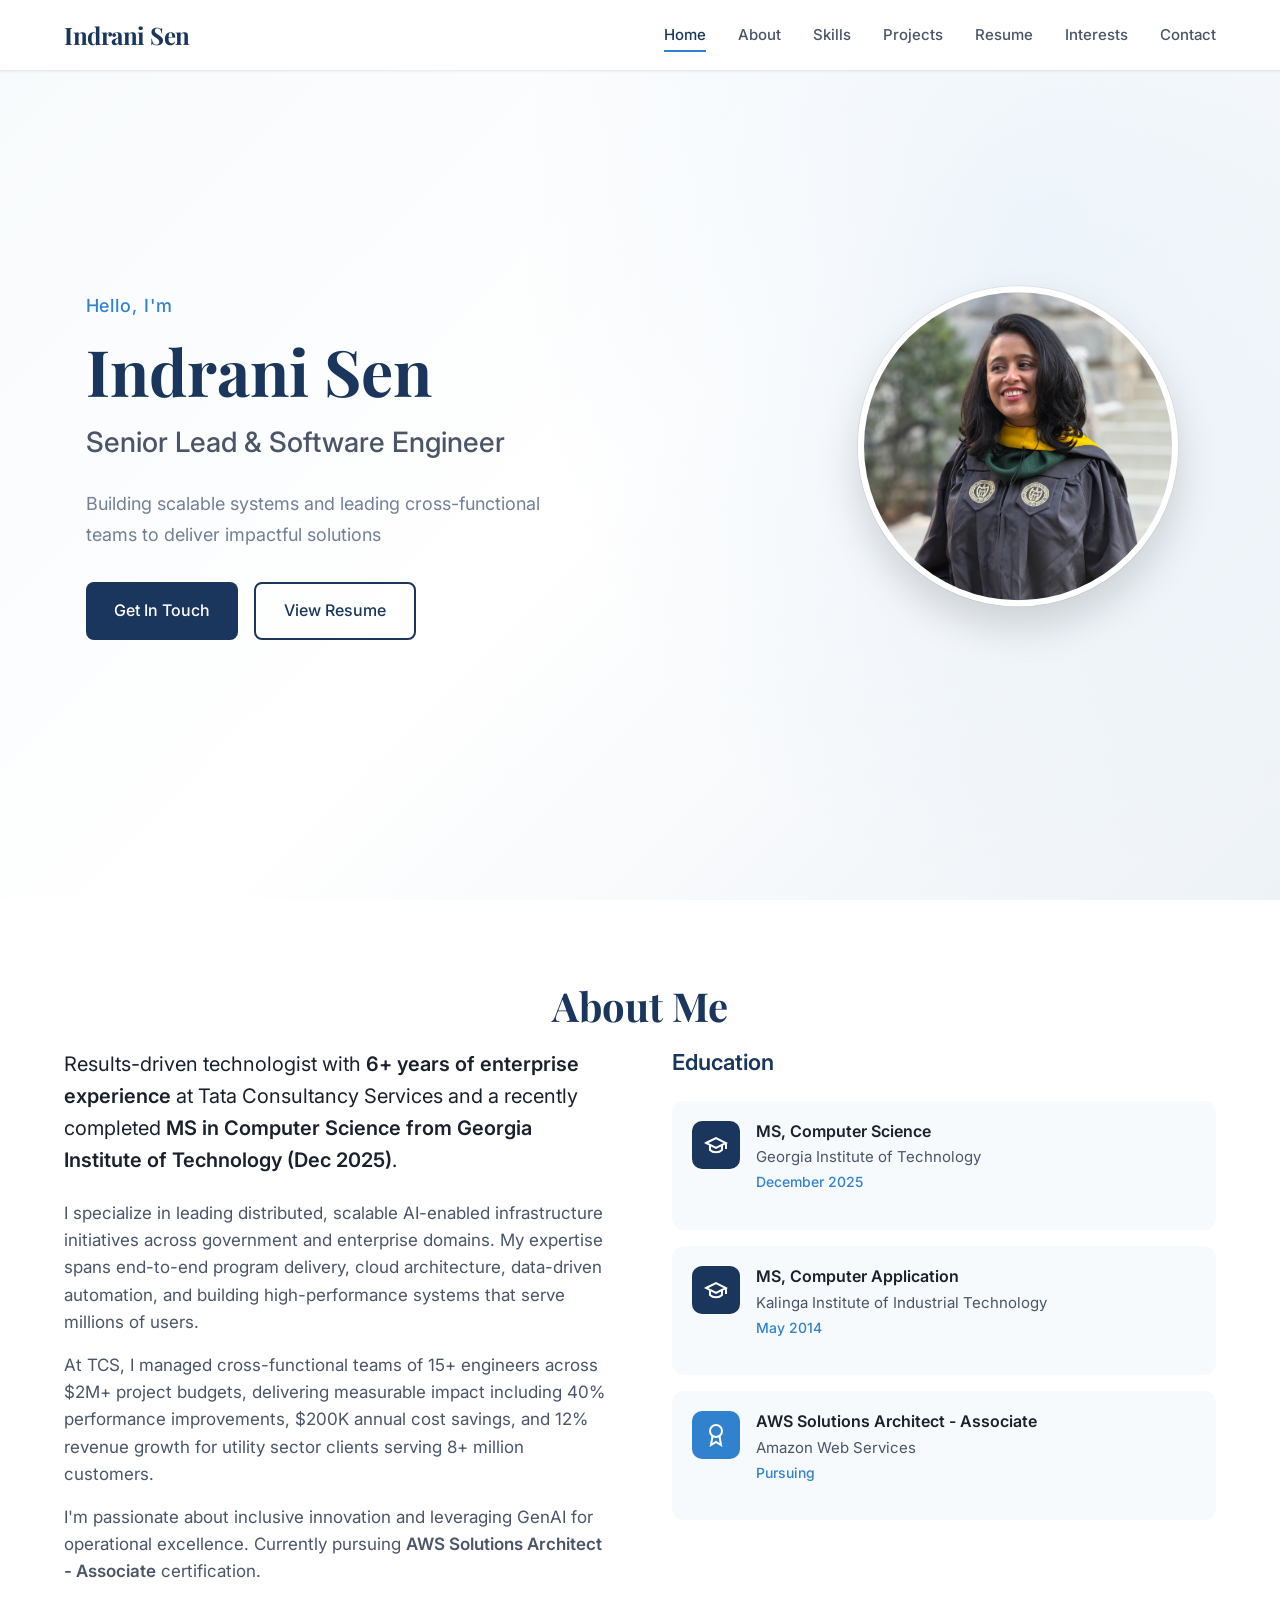
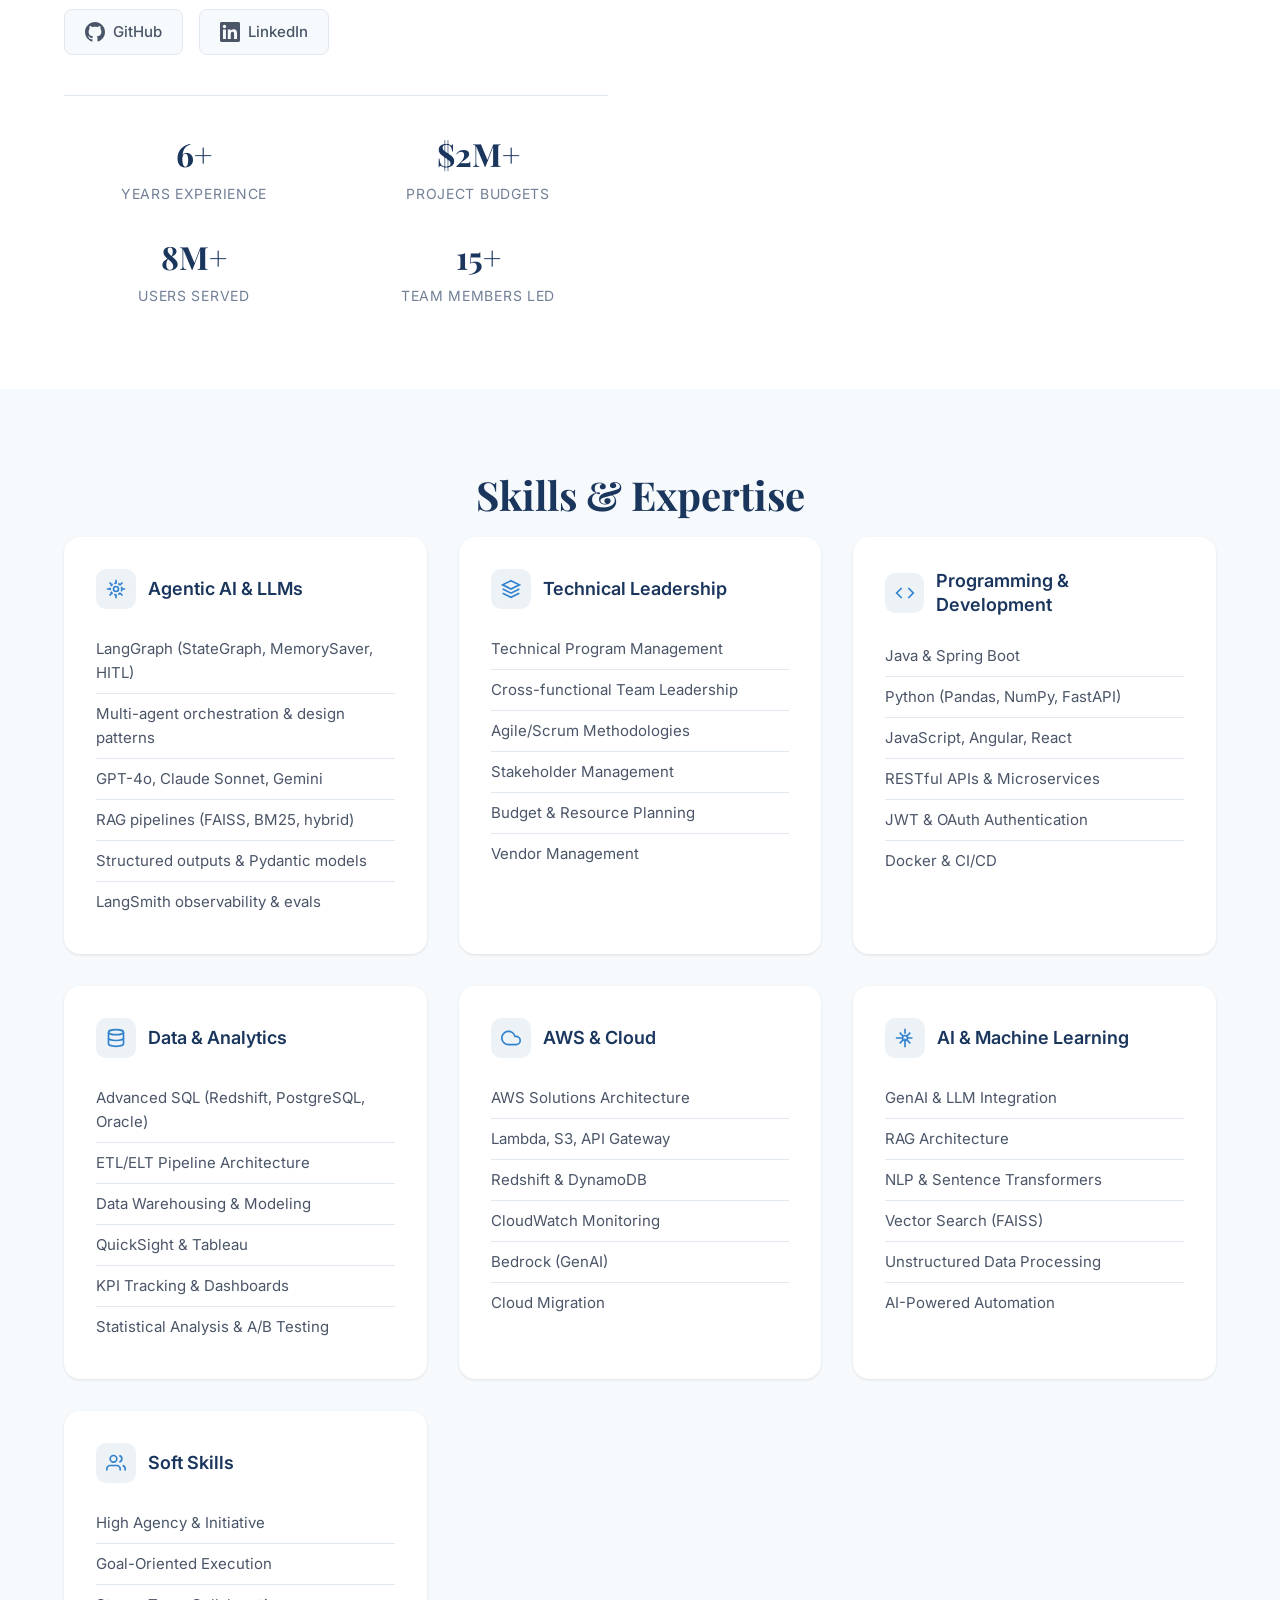
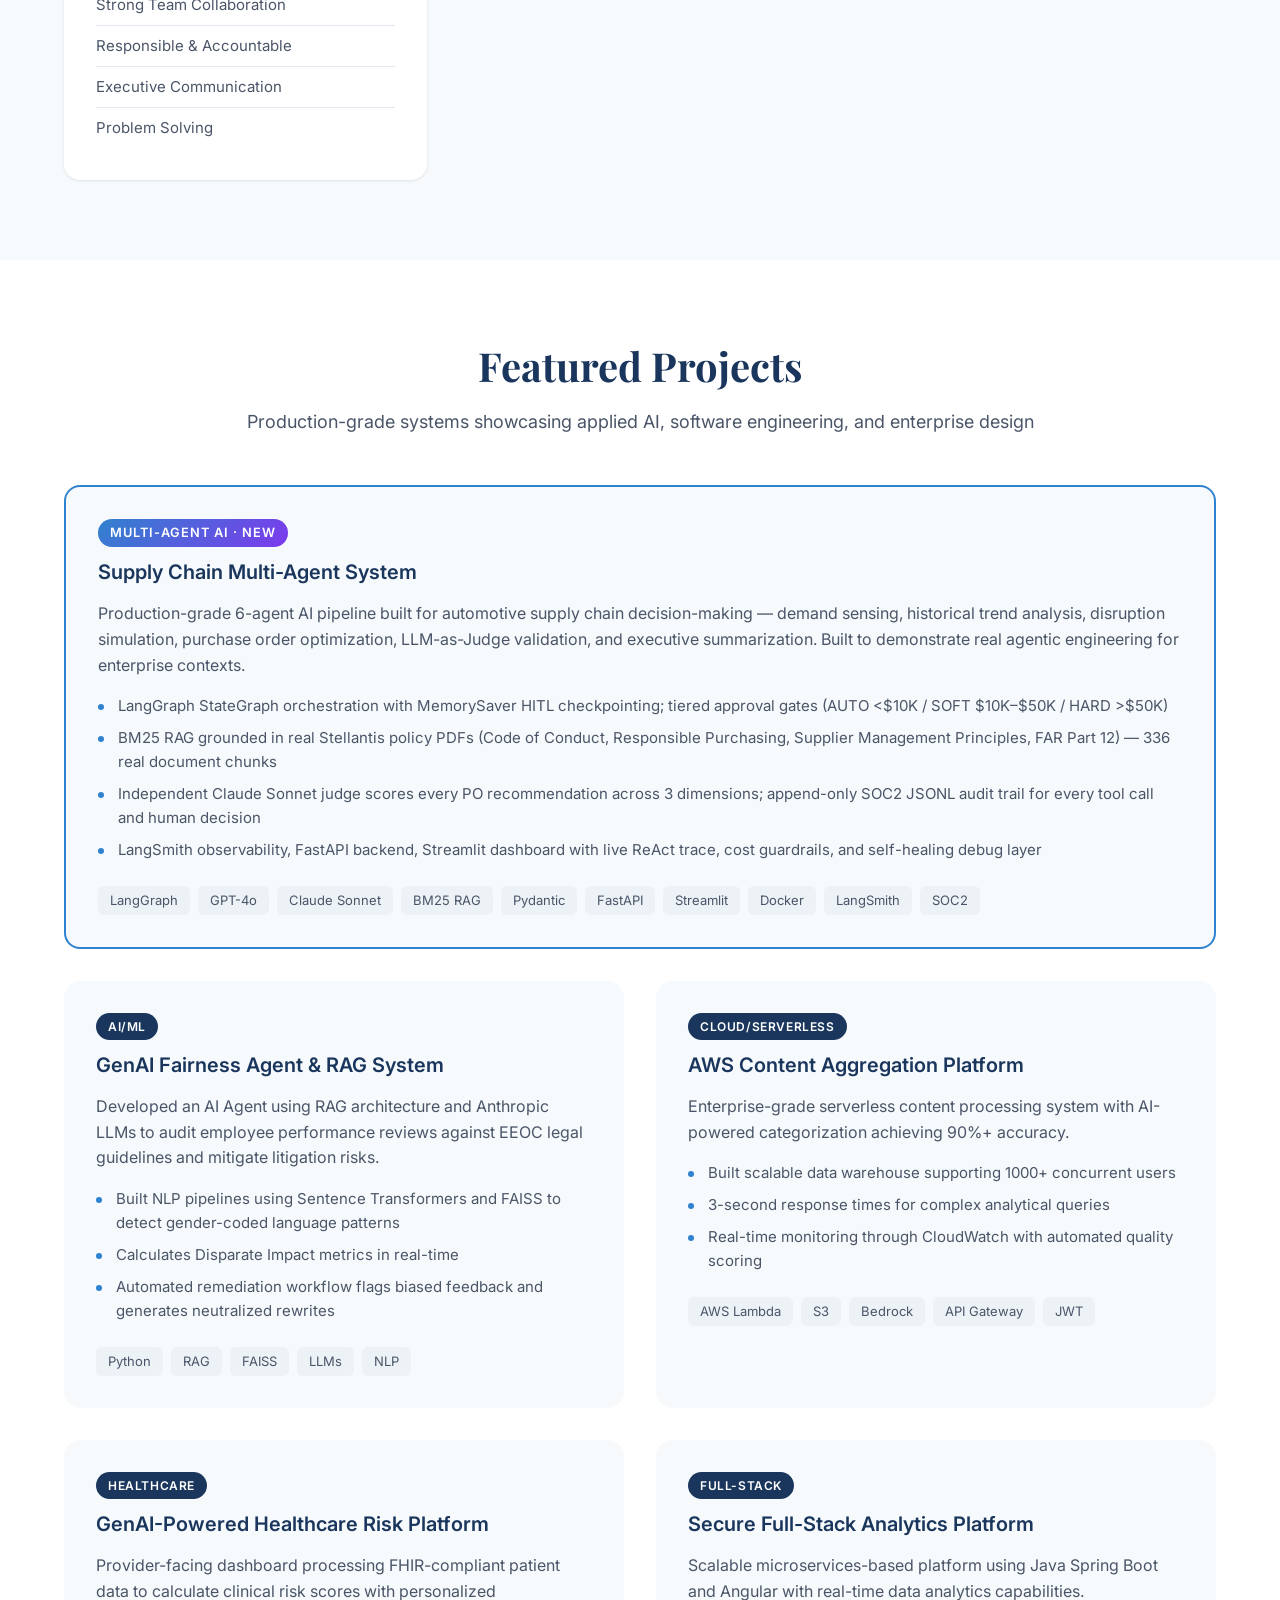
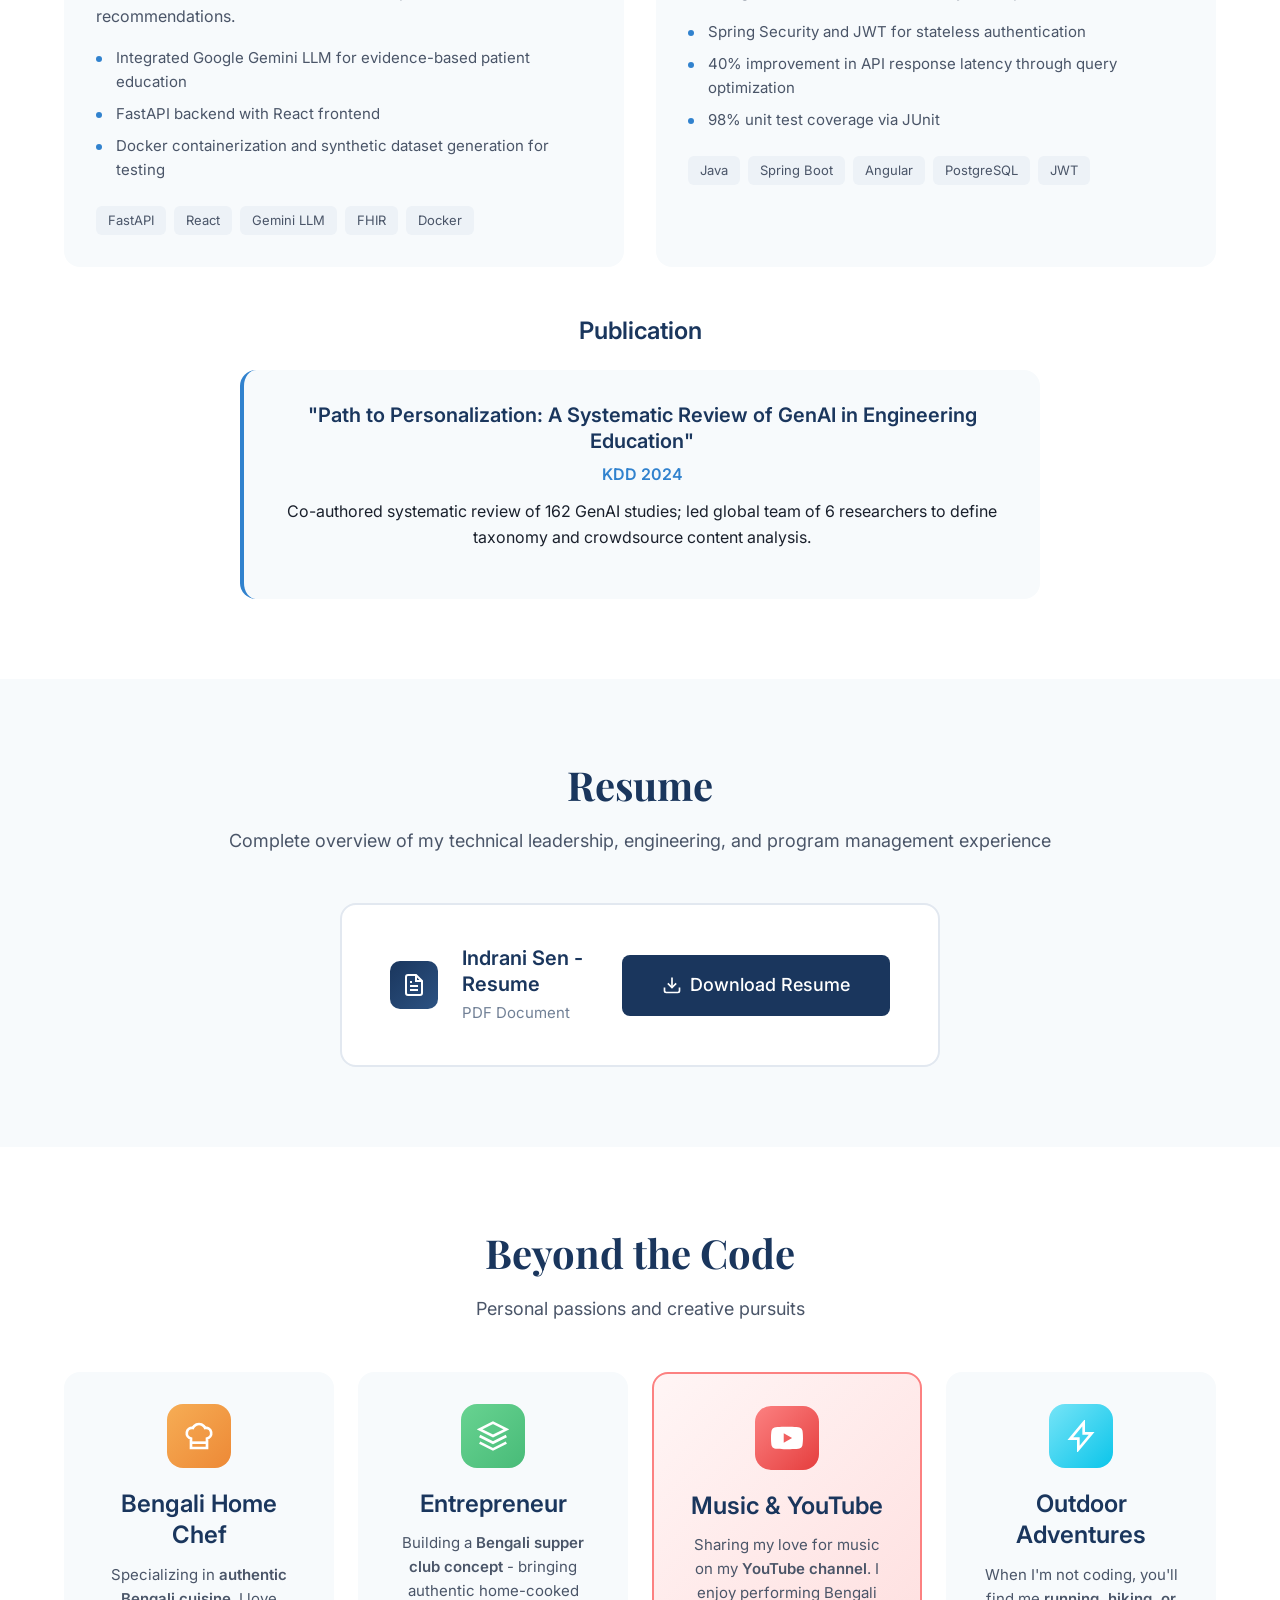
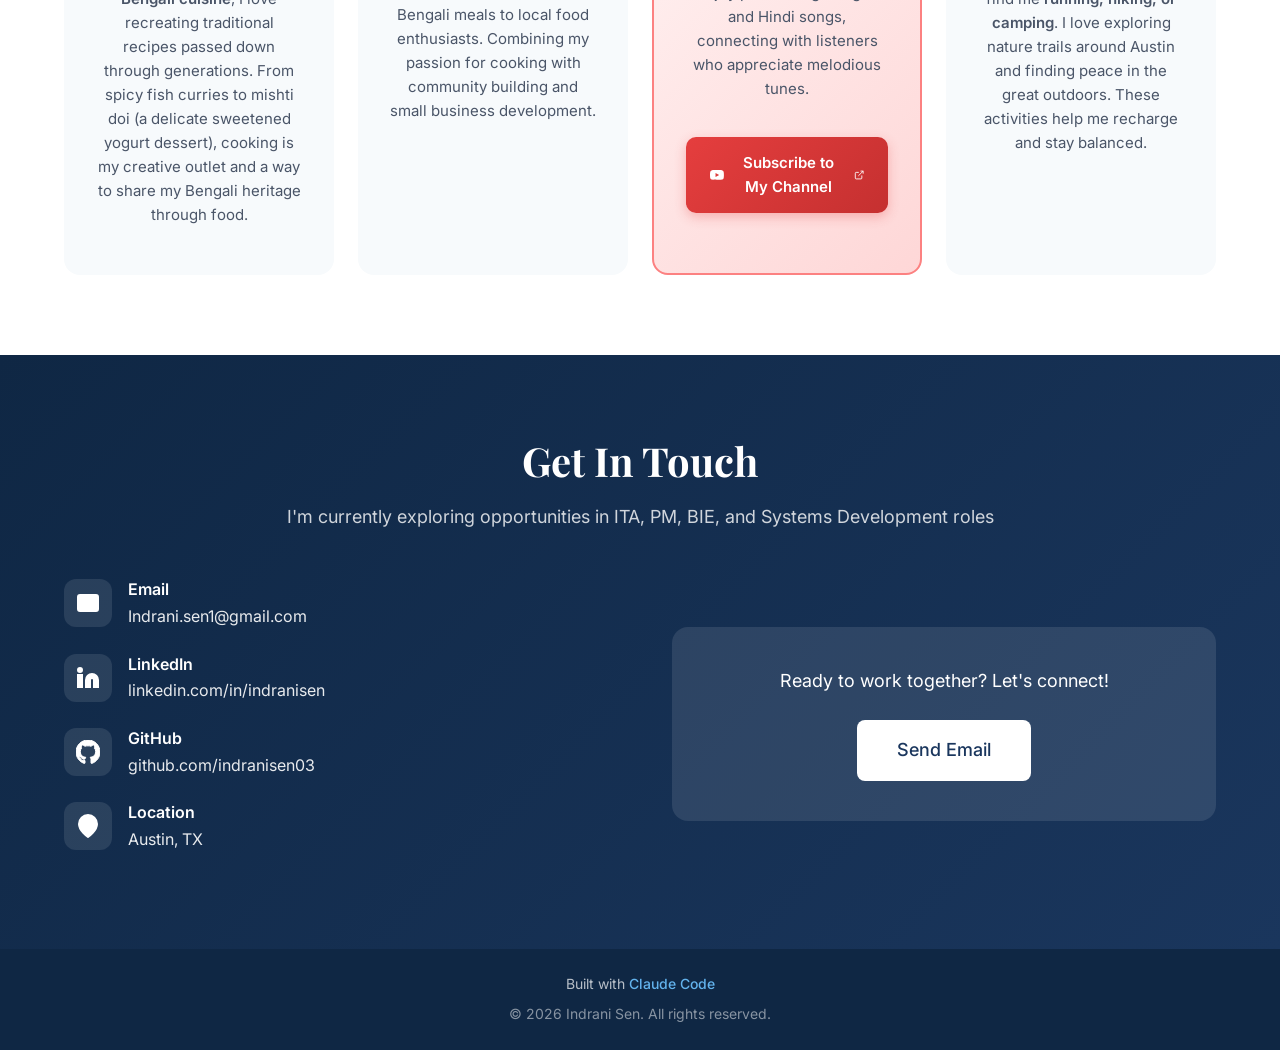
==== commit 126386cd: "Add Agentic AI skills, Supply Chain project, update title to Senior Lead - Move Agentic AI & LLMs to" ====
--- a/index.html
+++ b/index.html
@@ -3,7 +3,7 @@
 <head>
     <meta charset="UTF-8">
     <meta name="viewport" content="width=device-width, initial-scale=1.0">
-    <title>Indrani Sen | Technical Program Manager & Software Engineer</title>
+    <title>Indrani Sen | Senior Lead & Software Engineer</title>
     <link rel="stylesheet" href="styles.css">
     <link rel="preconnect" href="https://fonts.googleapis.com">
     <link rel="preconnect" href="https://fonts.gstatic.com" crossorigin>
@@ -38,7 +38,7 @@
             <div class="hero-content">
                 <p class="hero-greeting">Hello, I'm</p>
                 <h1 class="hero-name">Indrani Sen</h1>
-                <p class="hero-title">Technical Program Manager & Software Engineer</p>
+                <p class="hero-title">Senior Lead & Software Engineer</p>
                 <p class="hero-tagline">Building scalable systems and leading cross-functional teams to deliver impactful solutions</p>
                 <div class="hero-cta">
                     <a href="#contact" class="btn btn-primary">Get In Touch</a>
@@ -153,6 +153,27 @@
                 <h2 class="section-title">Skills & Expertise</h2>
 
                 <div class="skills-grid">
+                    <div class="skill-category">
+                        <h3 class="skill-category-title">
+                            <span class="skill-icon">
+                                <svg viewBox="0 0 24 24" fill="none" stroke="currentColor" stroke-width="2">
+                                    <circle cx="12" cy="12" r="3"/>
+                                    <path d="M12 1v4M12 19v4M4.22 4.22l2.83 2.83M16.95 16.95l2.83 2.83M1 12h4M19 12h4M4.22 19.78l2.83-2.83M16.95 7.05l2.83-2.83"/>
+                                    <circle cx="12" cy="12" r="7" stroke-dasharray="3 2"/>
+                                </svg>
+                            </span>
+                            Agentic AI & LLMs
+                        </h3>
+                        <ul class="skill-list">
+                            <li>LangGraph (StateGraph, MemorySaver, HITL)</li>
+                            <li>Multi-agent orchestration & design patterns</li>
+                            <li>GPT-4o, Claude Sonnet, Gemini</li>
+                            <li>RAG pipelines (FAISS, BM25, hybrid)</li>
+                            <li>Structured outputs & Pydantic models</li>
+                            <li>LangSmith observability & evals</li>
+                        </ul>
+                    </div>
+
                     <div class="skill-category">
                         <h3 class="skill-category-title">
                             <span class="skill-icon">
@@ -284,9 +305,37 @@
         <section id="projects" class="projects section">
             <div class="container">
                 <h2 class="section-title">Featured Projects</h2>
-                <p class="section-subtitle">Representative projects showcasing my technical expertise and problem-solving abilities</p>
+                <p class="section-subtitle">Production-grade systems showcasing applied AI, software engineering, and enterprise design</p>
 
                 <div class="projects-grid">
+                    <article class="project-card project-card--featured">
+                        <div class="project-header">
+                            <span class="project-type project-type--new">MULTI-AGENT AI · NEW</span>
+                            <h3 class="project-title">Supply Chain Multi-Agent System</h3>
+                        </div>
+                        <p class="project-description">
+                            Production-grade 6-agent AI pipeline built for automotive supply chain decision-making — demand sensing, historical trend analysis, disruption simulation, purchase order optimization, LLM-as-Judge validation, and executive summarization. Built to demonstrate real agentic engineering for enterprise contexts.
+                        </p>
+                        <ul class="project-highlights">
+                            <li>LangGraph StateGraph orchestration with MemorySaver HITL checkpointing; tiered approval gates (AUTO &lt;$10K / SOFT $10K–$50K / HARD &gt;$50K)</li>
+                            <li>BM25 RAG grounded in real Stellantis policy PDFs (Code of Conduct, Responsible Purchasing, Supplier Management Principles, FAR Part 12) — 336 real document chunks</li>
+                            <li>Independent Claude Sonnet judge scores every PO recommendation across 3 dimensions; append-only SOC2 JSONL audit trail for every tool call and human decision</li>
+                            <li>LangSmith observability, FastAPI backend, Streamlit dashboard with live ReAct trace, cost guardrails, and self-healing debug layer</li>
+                        </ul>
+                        <div class="project-tech">
+                            <span>LangGraph</span>
+                            <span>GPT-4o</span>
+                            <span>Claude Sonnet</span>
+                            <span>BM25 RAG</span>
+                            <span>Pydantic</span>
+                            <span>FastAPI</span>
+                            <span>Streamlit</span>
+                            <span>Docker</span>
+                            <span>LangSmith</span>
+                            <span>SOC2</span>
+                        </div>
+                    </article>
+
                     <article class="project-card">
                         <div class="project-header">
                             <span class="project-type">AI/ML</span>
@@ -489,7 +538,7 @@
         <section id="contact" class="contact section">
             <div class="container">
                 <h2 class="section-title">Get In Touch</h2>
-                <p class="section-subtitle">I'm currently exploring opportunities in TPM, PM, BIE, and Systems Development roles</p>
+                <p class="section-subtitle">I'm currently exploring opportunities in ITA, PM, BIE, and Systems Development roles</p>
 
                 <div class="contact-content">
                     <div class="contact-info">
--- a/styles.css
+++ b/styles.css
@@ -724,6 +724,17 @@
     border-radius: 6px;
 }
 
+.project-card--featured {
+    border: 2px solid var(--accent);
+    grid-column: 1 / -1;
+}
+
+.project-type--new {
+    background: linear-gradient(135deg, var(--accent), #7c3aed);
+    font-size: 0.8rem;
+    letter-spacing: 0.08em;
+}
+
 .publication-highlight {
     margin-top: 3rem;
     text-align: center;
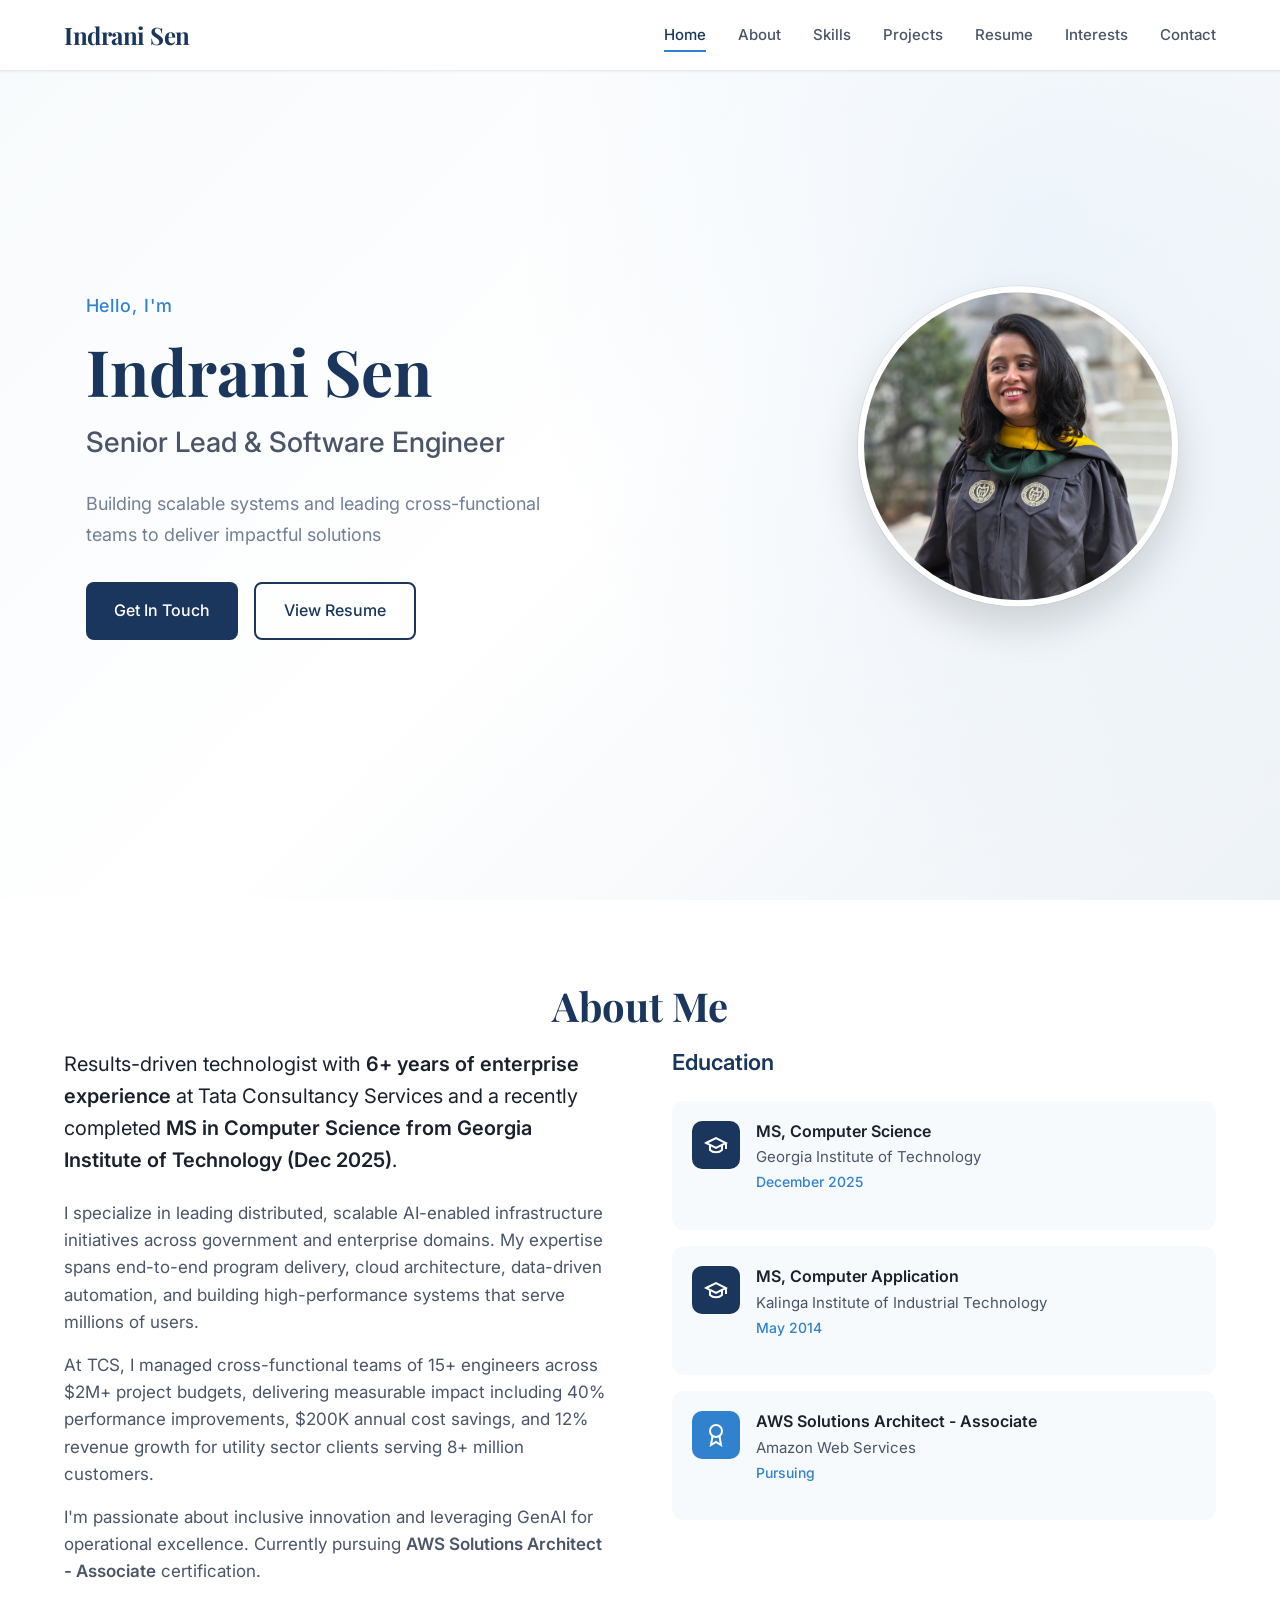
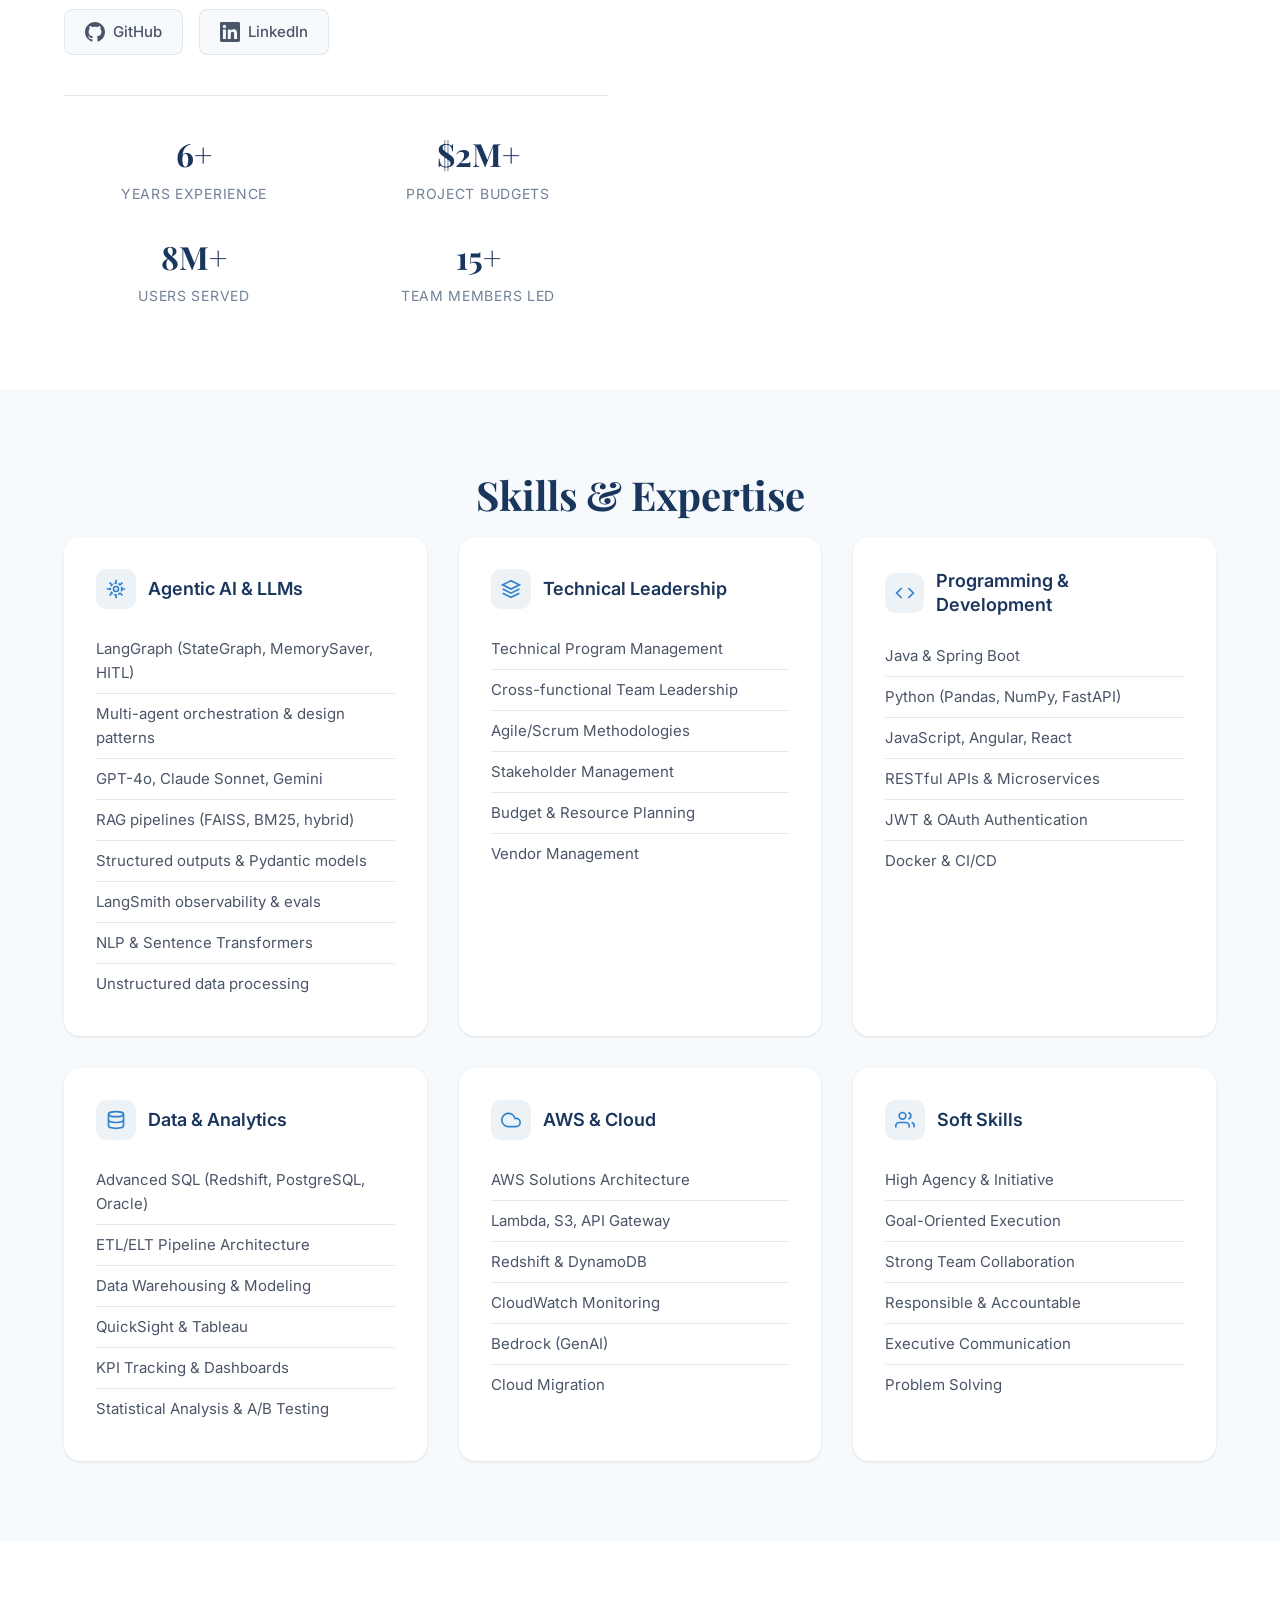
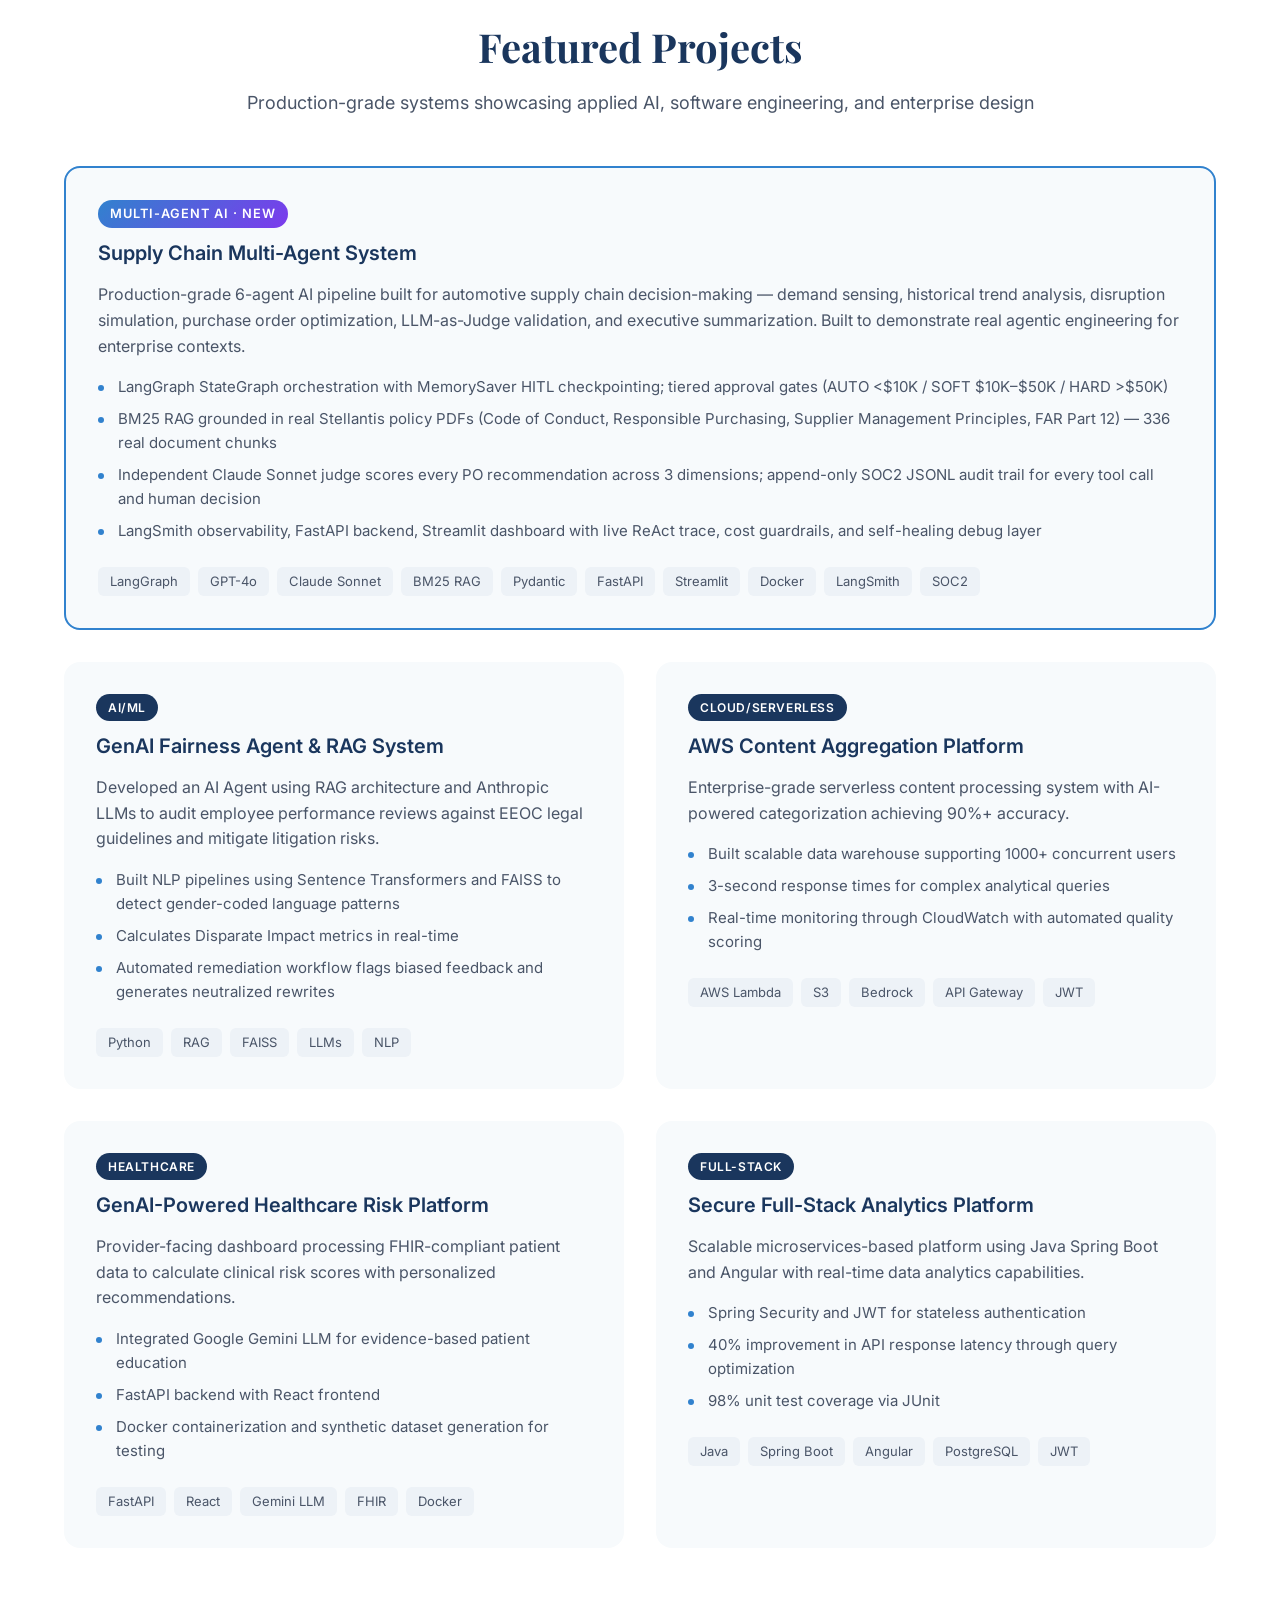
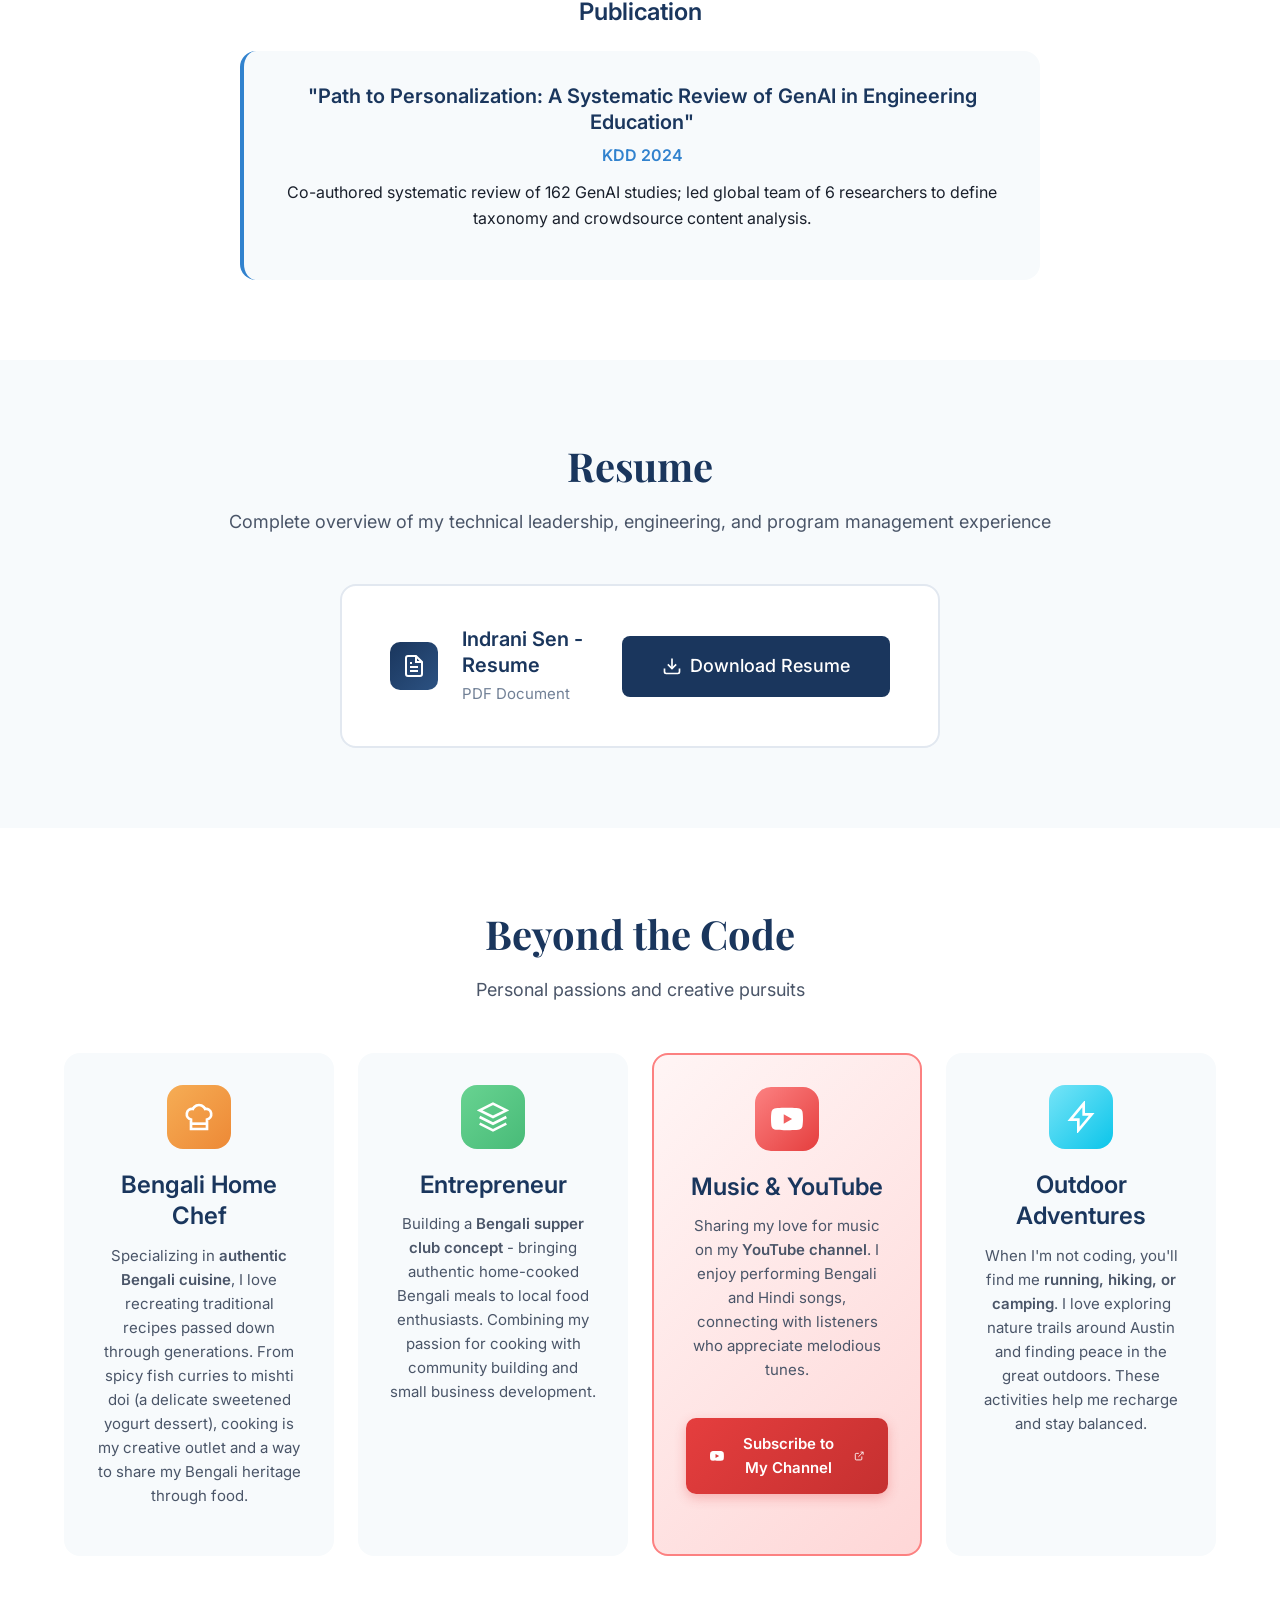
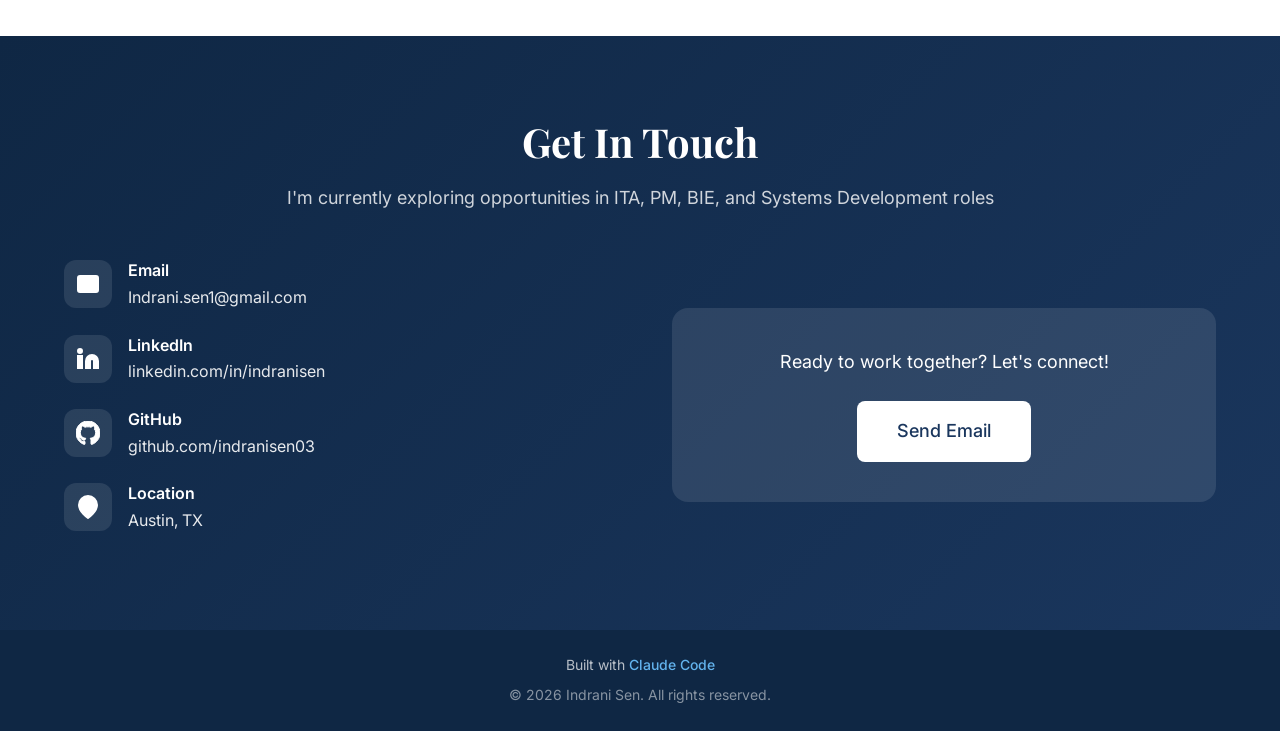
==== commit 10140379: "Consolidate AI skills: merge ML card into Agentic AI & LLMs Added NLP & Sentence Transformers and Un" ====
--- a/index.html
+++ b/index.html
@@ -171,6 +171,8 @@
                             <li>RAG pipelines (FAISS, BM25, hybrid)</li>
                             <li>Structured outputs & Pydantic models</li>
                             <li>LangSmith observability & evals</li>
+                            <li>NLP & Sentence Transformers</li>
+                            <li>Unstructured data processing</li>
                         </ul>
                     </div>
 
@@ -250,29 +252,6 @@
                             <li>CloudWatch Monitoring</li>
                             <li>Bedrock (GenAI)</li>
                             <li>Cloud Migration</li>
-                        </ul>
-                    </div>
-
-                    <div class="skill-category">
-                        <h3 class="skill-category-title">
-                            <span class="skill-icon">
-                                <svg viewBox="0 0 24 24" fill="none" stroke="currentColor" stroke-width="2">
-                                    <circle cx="12" cy="12" r="3"/>
-                                    <path d="M12 1v6m0 6v10"/>
-                                    <path d="M21 12h-6m-6 0H1"/>
-                                    <path d="m18.364 5.636-4.243 4.243m-4.242 4.242-4.243 4.243"/>
-                                    <path d="m5.636 5.636 4.243 4.243m4.242 4.242 4.243 4.243"/>
-                                </svg>
-                            </span>
-                            AI & Machine Learning
-                        </h3>
-                        <ul class="skill-list">
-                            <li>GenAI & LLM Integration</li>
-                            <li>RAG Architecture</li>
-                            <li>NLP & Sentence Transformers</li>
-                            <li>Vector Search (FAISS)</li>
-                            <li>Unstructured Data Processing</li>
-                            <li>AI-Powered Automation</li>
                         </ul>
                     </div>
 
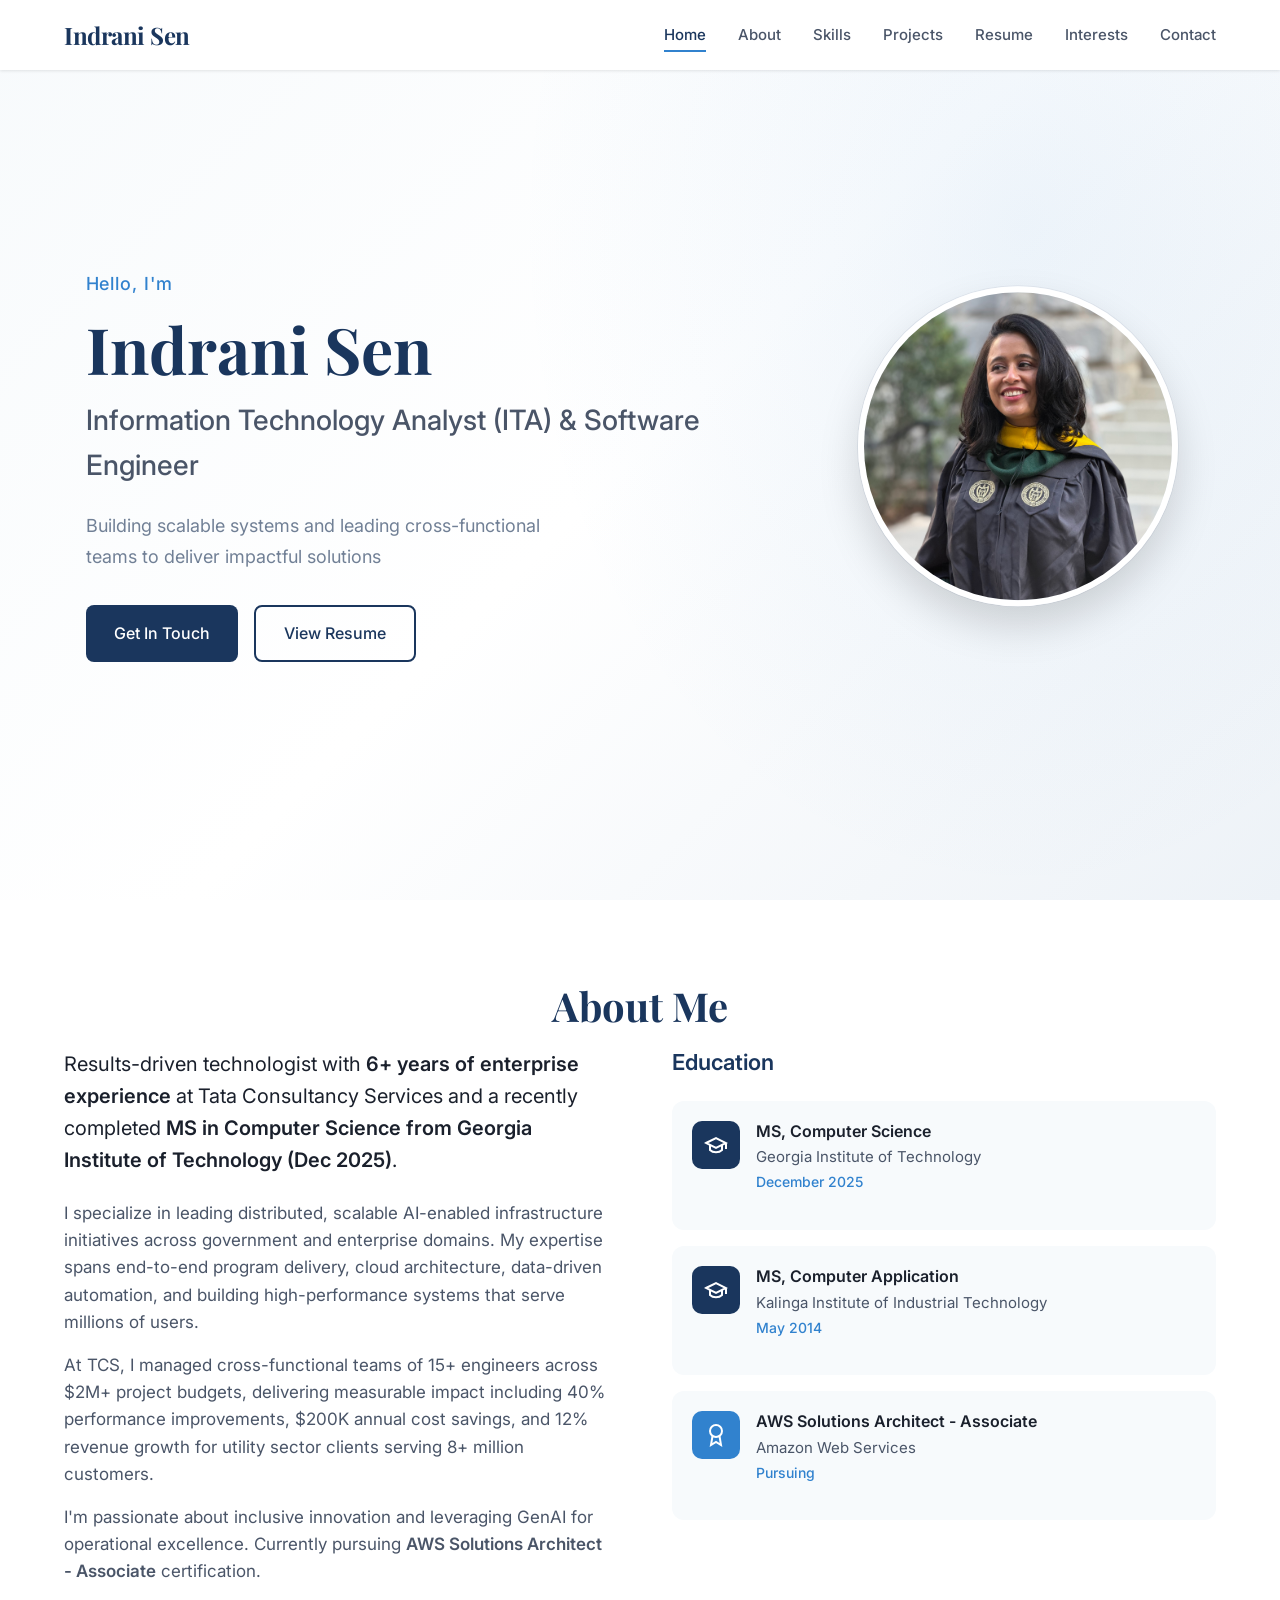
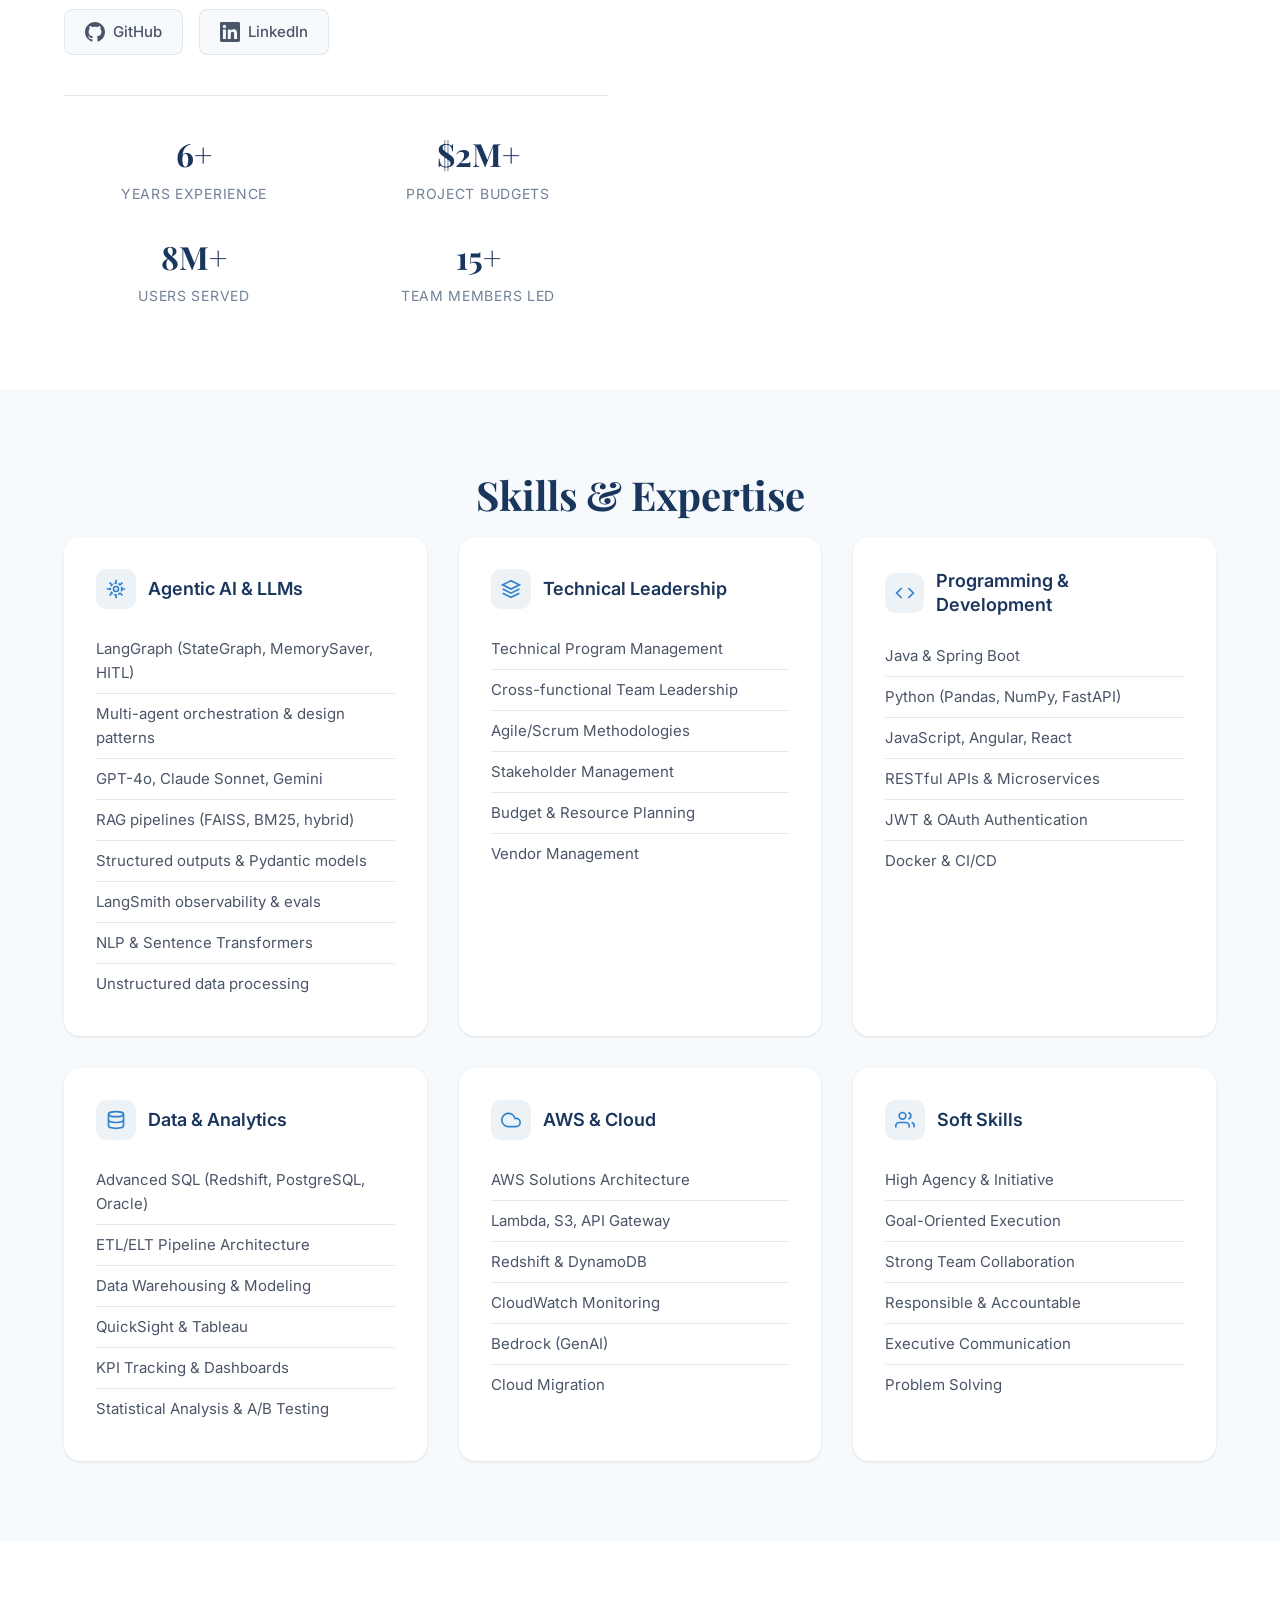
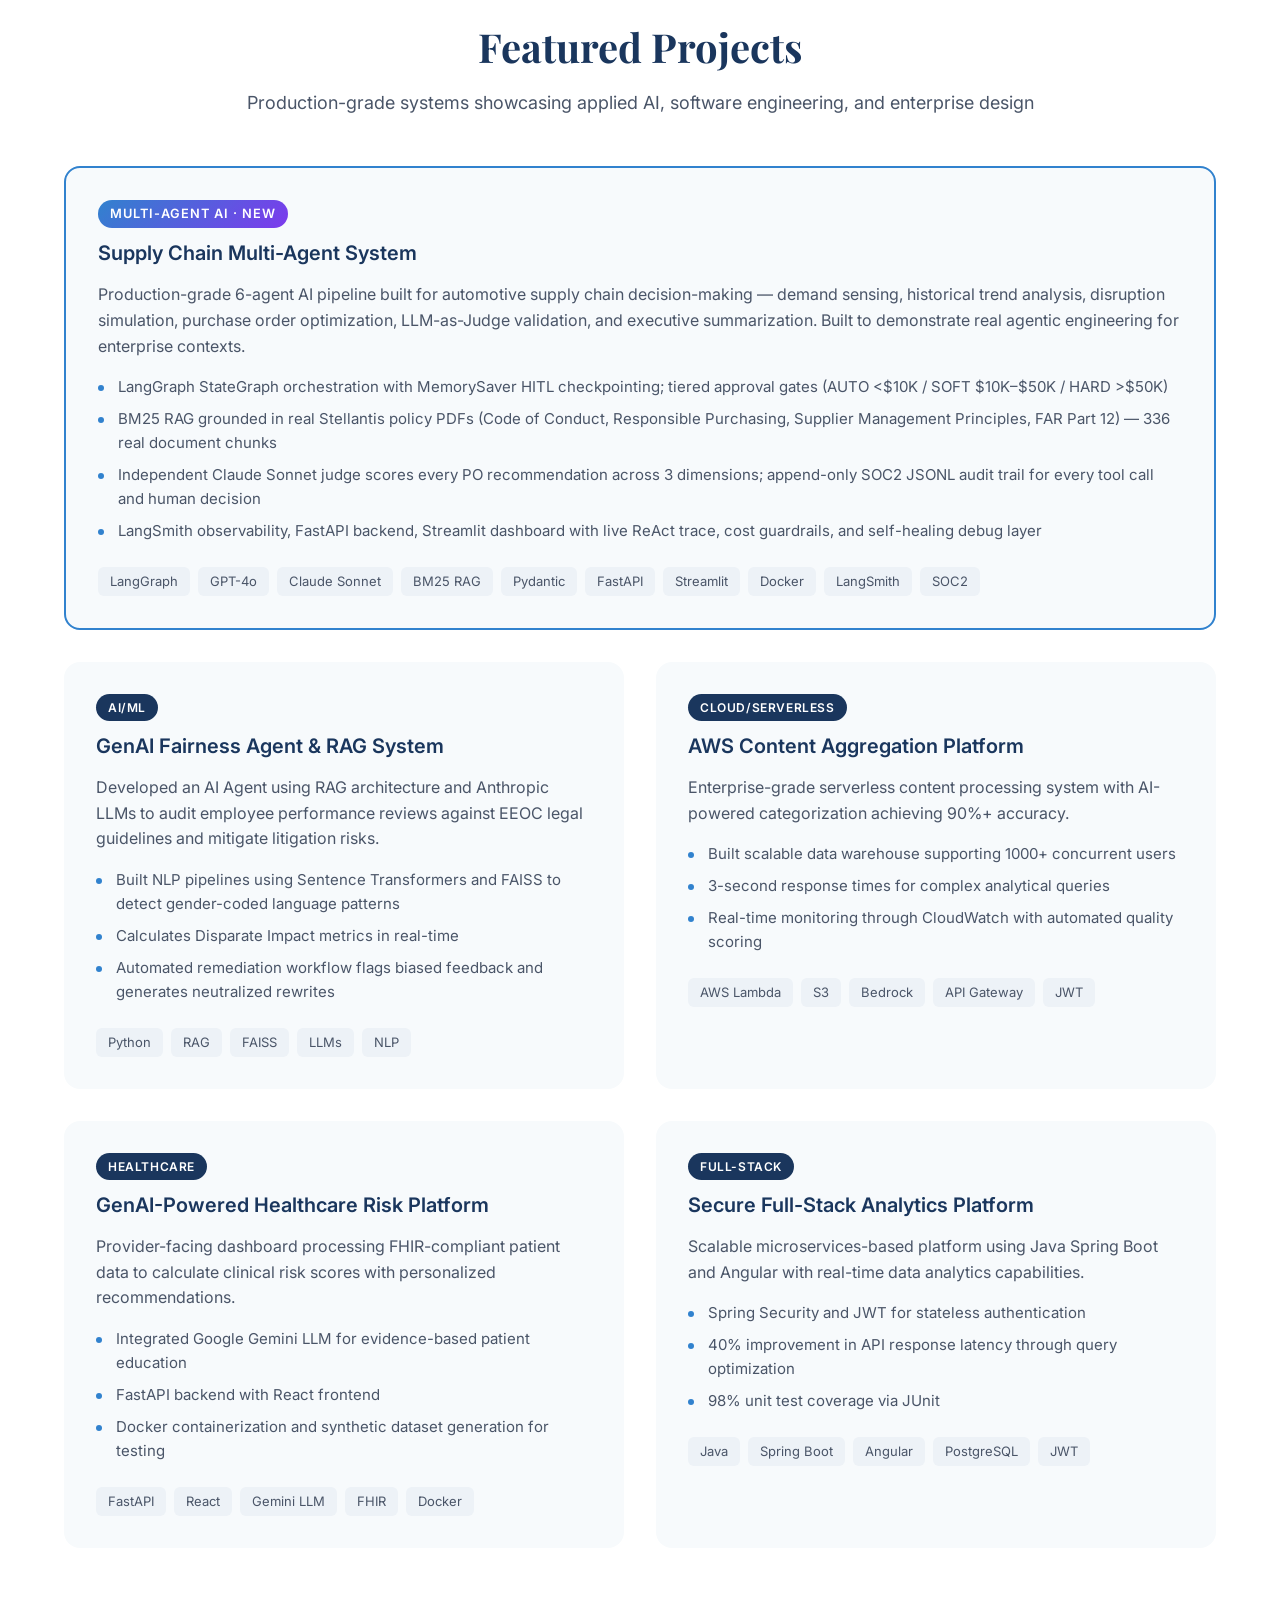
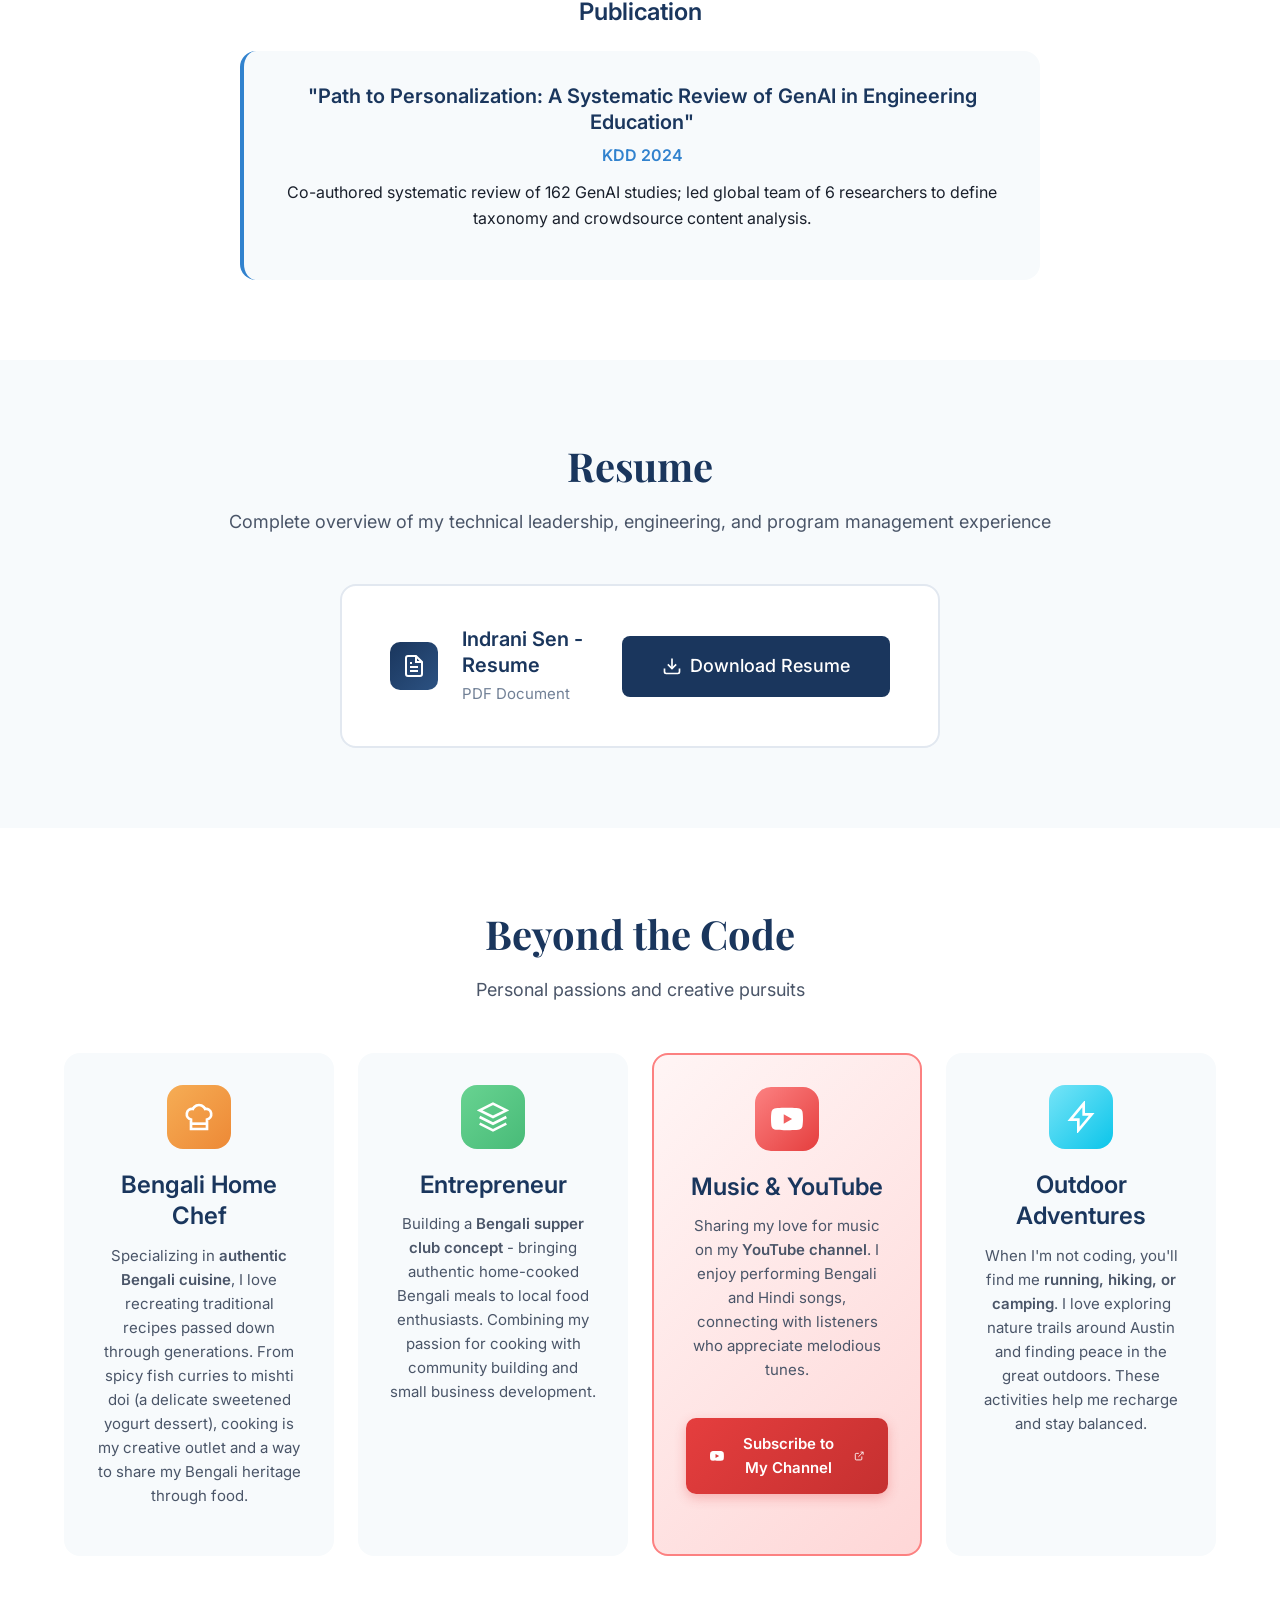
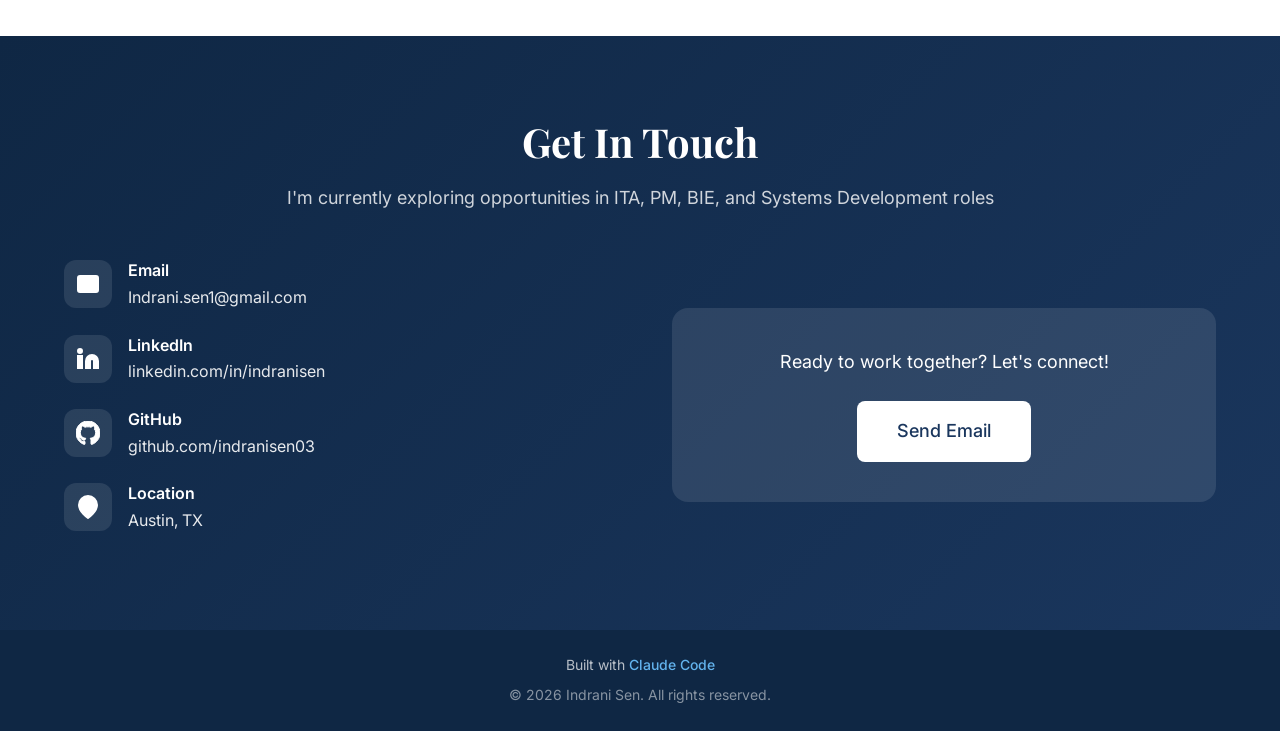
==== commit 44f77473: "Fix title: Senior Lead → Information Technology Analyst (ITA)" ====
--- a/index.html
+++ b/index.html
@@ -3,7 +3,7 @@
 <head>
     <meta charset="UTF-8">
     <meta name="viewport" content="width=device-width, initial-scale=1.0">
-    <title>Indrani Sen | Senior Lead & Software Engineer</title>
+    <title>Indrani Sen | Information Technology Analyst (ITA) & Software Engineer</title>
     <link rel="stylesheet" href="styles.css">
     <link rel="preconnect" href="https://fonts.googleapis.com">
     <link rel="preconnect" href="https://fonts.gstatic.com" crossorigin>
@@ -38,7 +38,7 @@
             <div class="hero-content">
                 <p class="hero-greeting">Hello, I'm</p>
                 <h1 class="hero-name">Indrani Sen</h1>
-                <p class="hero-title">Senior Lead & Software Engineer</p>
+                <p class="hero-title">Information Technology Analyst (ITA) & Software Engineer</p>
                 <p class="hero-tagline">Building scalable systems and leading cross-functional teams to deliver impactful solutions</p>
                 <div class="hero-cta">
                     <a href="#contact" class="btn btn-primary">Get In Touch</a>
